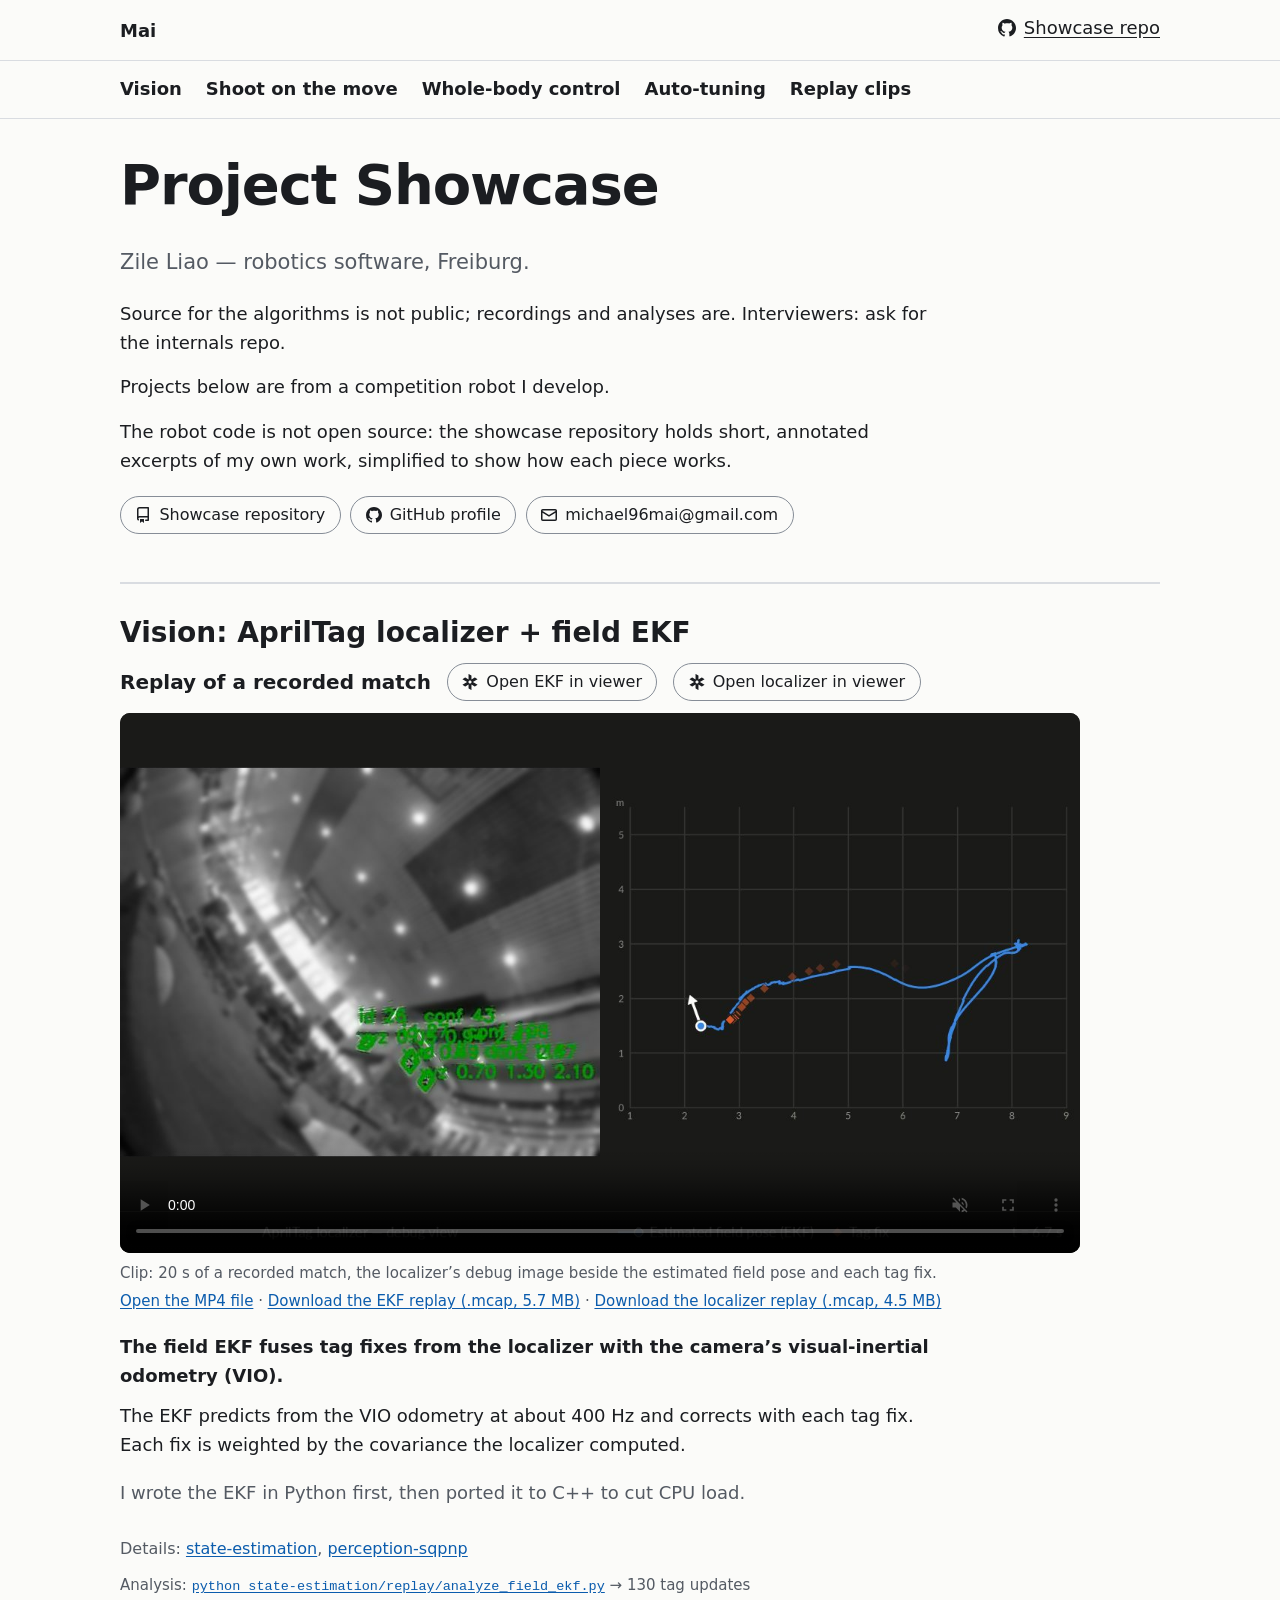
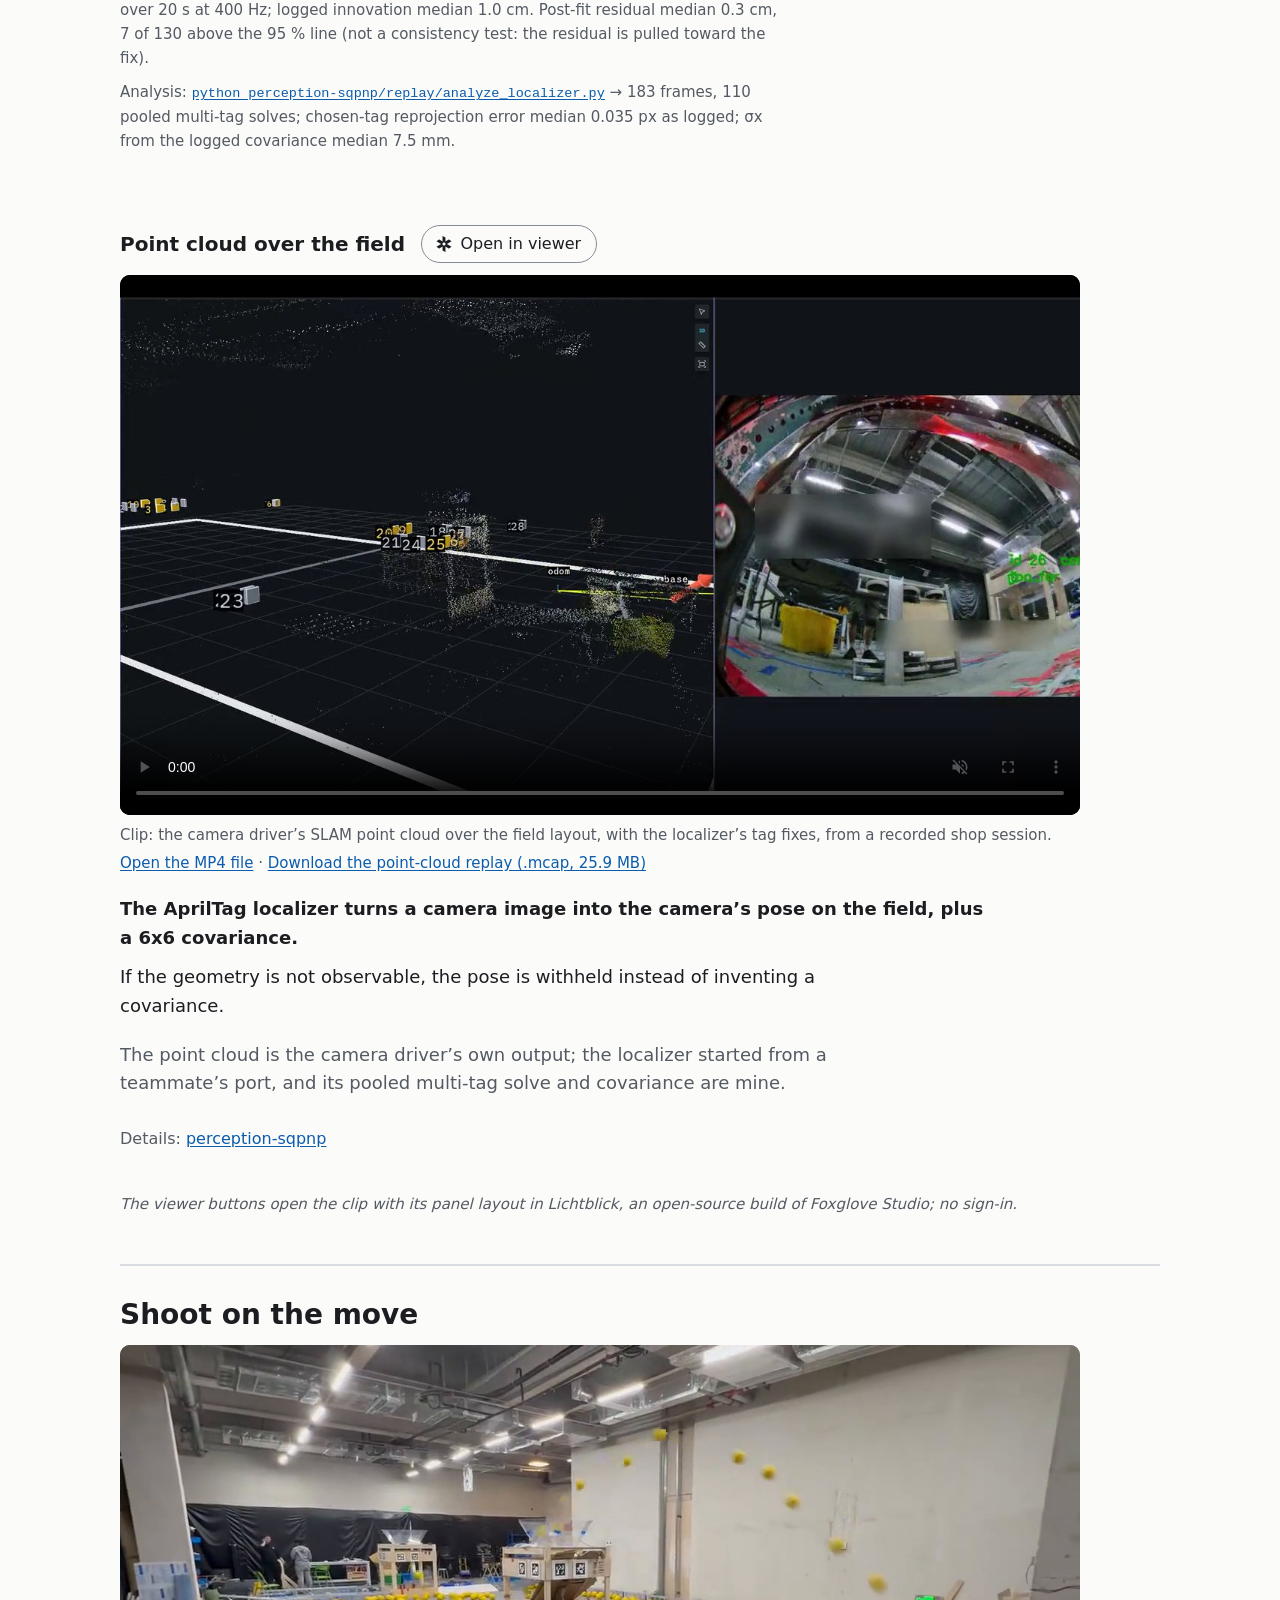
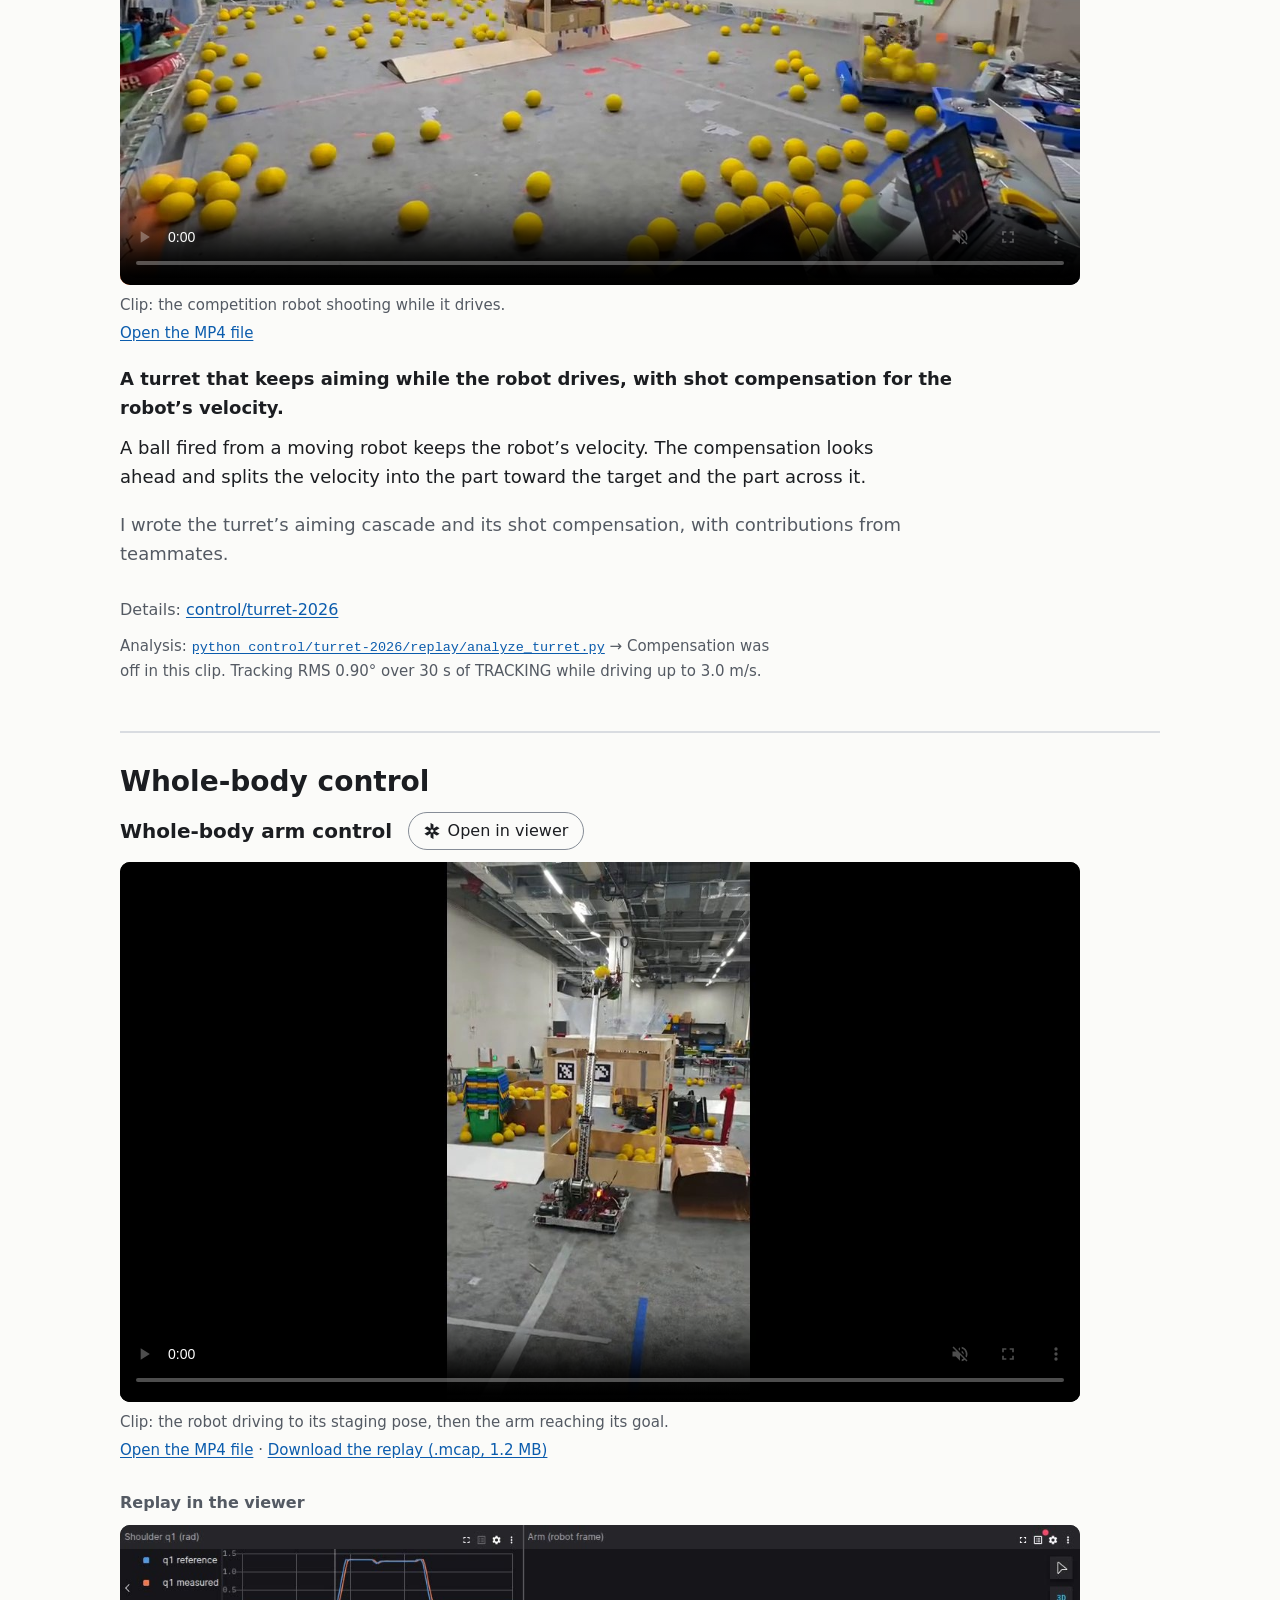
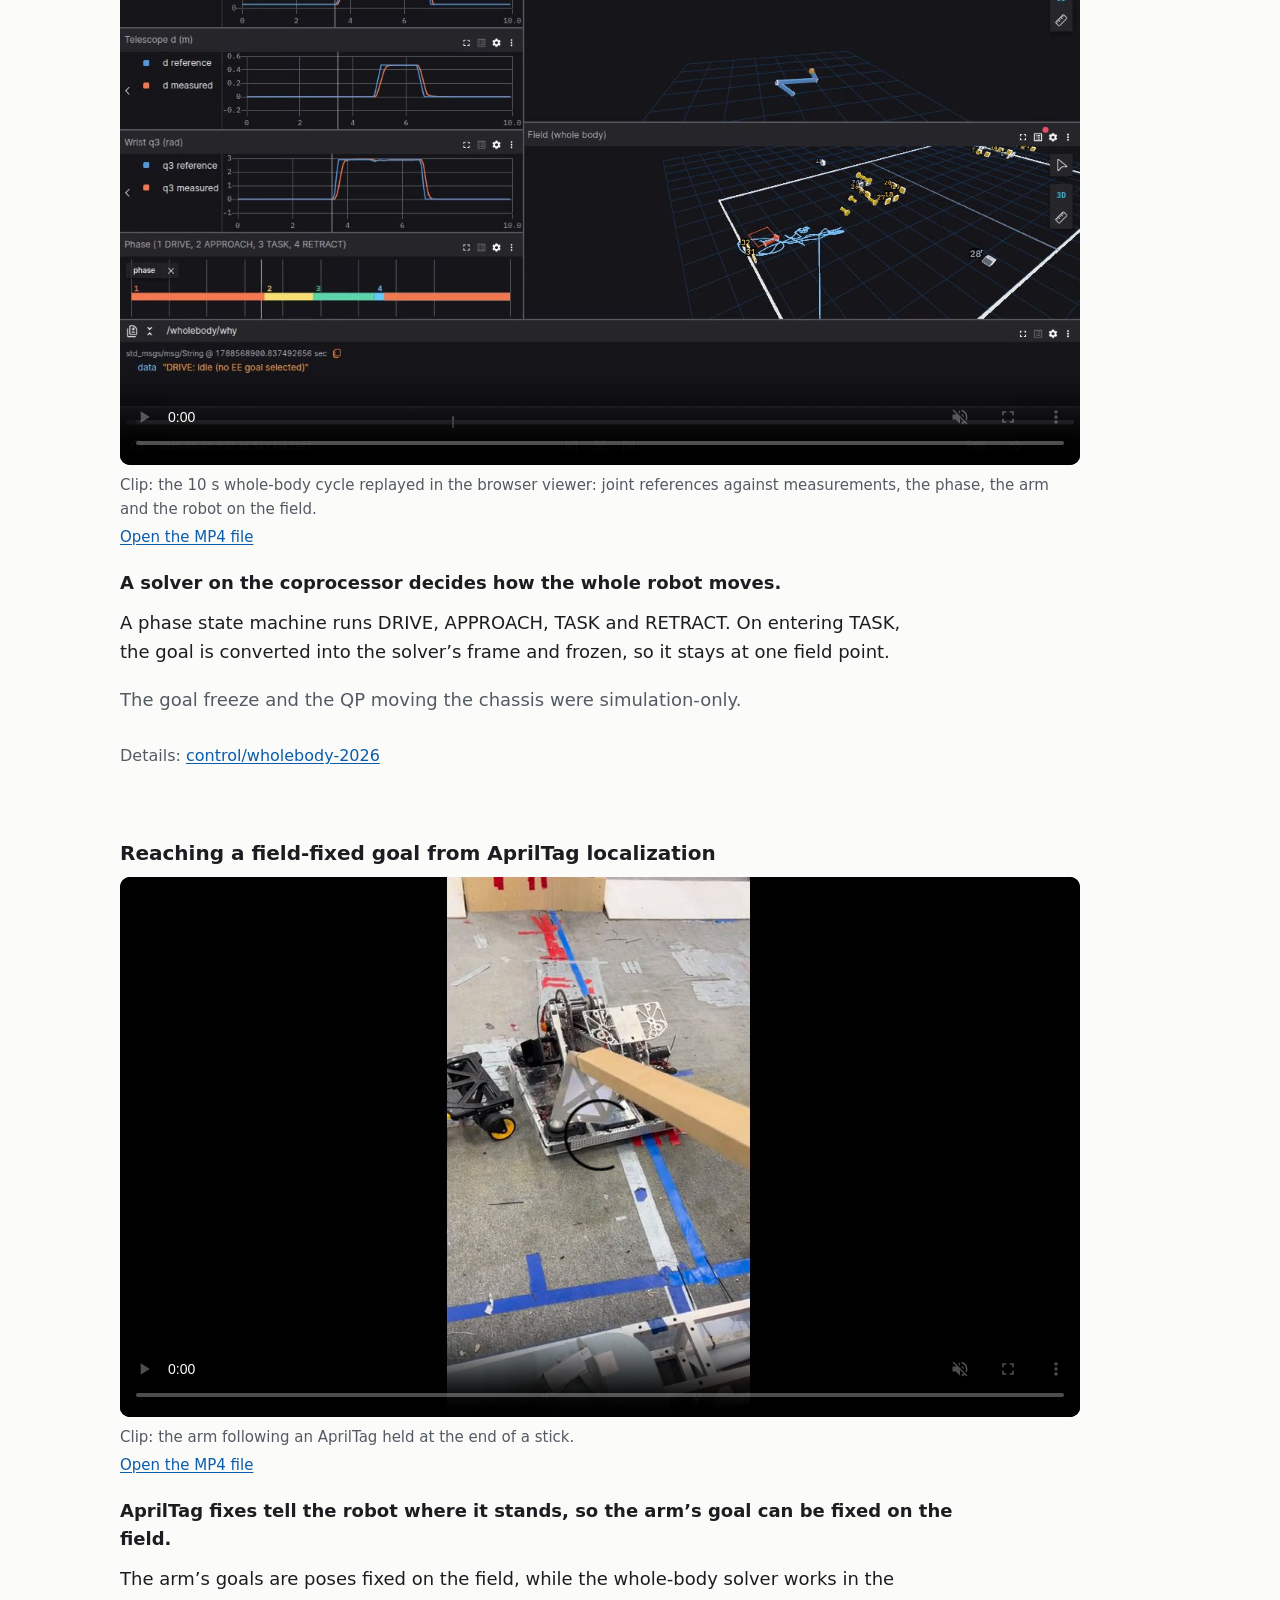
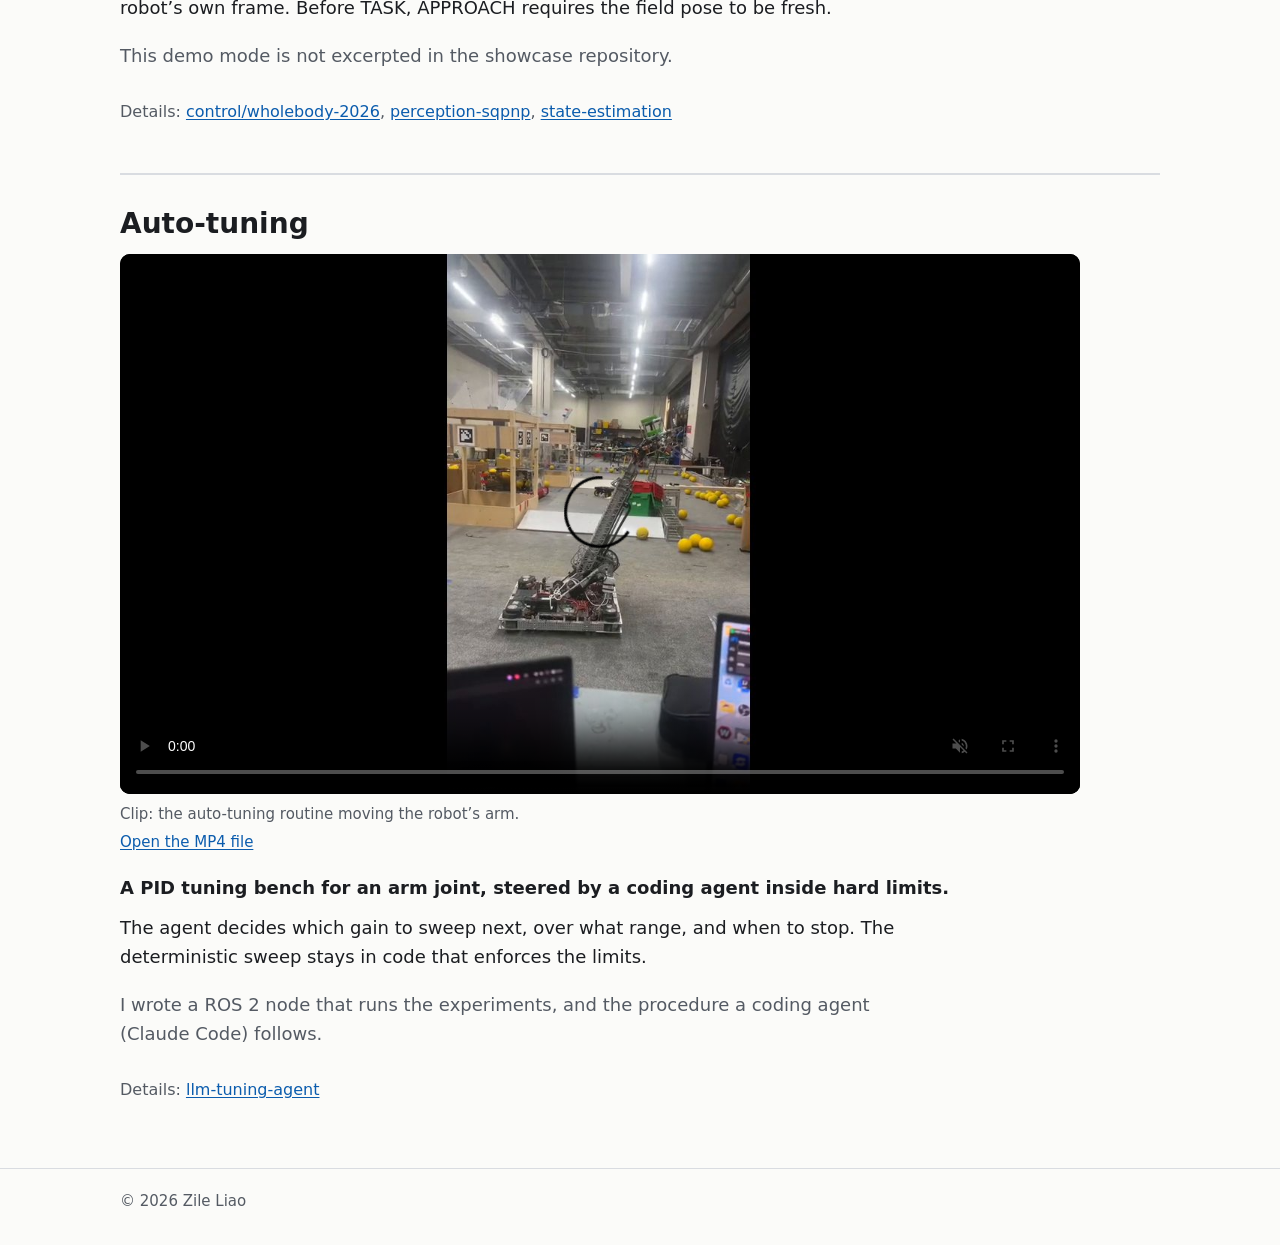
==== index.html @ fbc2241a "Site: Analysis lines from the public scripts; point cloud is the first 20 s The match showcase gets " ====
<!doctype html>
<html lang="en">
<head>
<meta charset="utf-8">
<meta name="viewport" content="width=device-width, initial-scale=1">
<title>Project Showcase</title>
<meta name="description" content="Zile Liao, robotics software, Freiburg: a project showcase from a competition robot I develop, in short clips.">
<meta name="color-scheme" content="light dark">
<link rel="icon" href="data:,">
<link rel="stylesheet" href="assets/site.css">
<script src="assets/site.js" defer></script>
</head>
<body>
<a class="skip" href="#main">Skip to content</a>
<!-- Icons: Primer Octicons 19.40.0 (repo, mark-github, mail), MIT License, Copyright (c) GitHub Inc. -->
<!-- Foxglove logo &#169; Foxglove Technologies, used to mark the Foxglove-Studio-derived viewer (Lichtblick) -->
<header class="site-header">
  <div class="wrap">
    <a class="site-name" href="#main">Mai</a>
    <a class="site-link" href="https://github.com/Mai961/robotics-showcase"><svg class="icon" viewBox="0 0 16 16" width="16" height="16" aria-hidden="true" focusable="false"><path d="M6.766 11.328c-2.063-.25-3.516-1.734-3.516-3.656 0-.781.281-1.625.75-2.188-.203-.515-.172-1.609.063-2.062.625-.078 1.468.25 1.968.703.594-.187 1.219-.281 1.985-.281.765 0 1.39.094 1.953.265.484-.437 1.344-.765 1.969-.687.218.422.25 1.515.046 2.047.5.593.766 1.39.766 2.203 0 1.922-1.453 3.375-3.547 3.64.531.344.89 1.094.89 1.954v1.625c0 .468.391.734.86.547C13.781 14.359 16 11.53 16 8.03 16 3.61 12.406 0 7.984 0 3.563 0 0 3.61 0 8.031a7.88 7.88 0 0 0 5.172 7.422c.422.156.828-.125.828-.547v-1.25c-.219.094-.5.156-.75.156-1.031 0-1.64-.562-2.078-1.609-.172-.422-.36-.672-.719-.719-.187-.015-.25-.093-.25-.187 0-.188.313-.328.625-.328.453 0 .844.281 1.25.86.313.452.64.655 1.031.655s.641-.14 1-.5c.266-.265.47-.5.657-.656"/></svg><span>Showcase repo</span></a>
  </div>
</header>
<nav class="topics" aria-label="Topics">
  <div class="wrap">
    <ul>
      <li><a href="#vision">Vision</a></li>
      <li><a href="#shoot-on-the-move">Shoot on the move</a></li>
      <li><a href="#whole-body-control">Whole-body control</a></li>
      <li><a href="#auto-tuning">Auto-tuning</a></li>
      <li><a href="replay/">Replay clips</a></li>
    </ul>
  </div>
</nav>
<main id="main" class="wrap">
  <section class="intro prose" aria-labelledby="title">
    <h1 id="title">Project Showcase</h1>
    <p class="tagline">Zile Liao &#8212; robotics software, Freiburg.</p>
    <p class="source-note">Source for the algorithms is not public; recordings and analyses are. Interviewers: ask for the internals repo.</p>
    <p>Projects below are from a competition robot I develop.</p>
    <p>The robot code is not open source: the showcase repository holds short, annotated excerpts of my own work, simplified to show how each piece works.</p>
    <ul class="links" aria-label="Links and contact">
      <li><a href="https://github.com/Mai961/robotics-showcase"><svg class="icon" viewBox="0 0 16 16" width="16" height="16" aria-hidden="true" focusable="false"><path d="M2 2.5A2.5 2.5 0 0 1 4.5 0h8.75a.75.75 0 0 1 .75.75v12.5a.75.75 0 0 1-.75.75h-2.5a.75.75 0 0 1 0-1.5h1.75v-2h-8a1 1 0 0 0-.714 1.7.75.75 0 1 1-1.072 1.05A2.495 2.495 0 0 1 2 11.5Zm10.5-1h-8a1 1 0 0 0-1 1v6.708A2.486 2.486 0 0 1 4.5 9h8ZM5 12.25a.25.25 0 0 1 .25-.25h3.5a.25.25 0 0 1 .25.25v3.25a.25.25 0 0 1-.4.2l-1.45-1.087a.249.249 0 0 0-.3 0L5.4 15.7a.25.25 0 0 1-.4-.2Z"/></svg><span>Showcase repository</span></a></li>
      <li><a href="https://github.com/Mai961"><svg class="icon" viewBox="0 0 16 16" width="16" height="16" aria-hidden="true" focusable="false"><path d="M6.766 11.328c-2.063-.25-3.516-1.734-3.516-3.656 0-.781.281-1.625.75-2.188-.203-.515-.172-1.609.063-2.062.625-.078 1.468.25 1.968.703.594-.187 1.219-.281 1.985-.281.765 0 1.39.094 1.953.265.484-.437 1.344-.765 1.969-.687.218.422.25 1.515.046 2.047.5.593.766 1.39.766 2.203 0 1.922-1.453 3.375-3.547 3.64.531.344.89 1.094.89 1.954v1.625c0 .468.391.734.86.547C13.781 14.359 16 11.53 16 8.03 16 3.61 12.406 0 7.984 0 3.563 0 0 3.61 0 8.031a7.88 7.88 0 0 0 5.172 7.422c.422.156.828-.125.828-.547v-1.25c-.219.094-.5.156-.75.156-1.031 0-1.64-.562-2.078-1.609-.172-.422-.36-.672-.719-.719-.187-.015-.25-.093-.25-.187 0-.188.313-.328.625-.328.453 0 .844.281 1.25.86.313.452.64.655 1.031.655s.641-.14 1-.5c.266-.265.47-.5.657-.656"/></svg><span>GitHub profile</span></a></li>
      <li><a href="mailto:michael96mai@gmail.com"><svg class="icon" viewBox="0 0 16 16" width="16" height="16" aria-hidden="true" focusable="false"><path d="M1.75 2h12.5c.966 0 1.75.784 1.75 1.75v8.5A1.75 1.75 0 0 1 14.25 14H1.75A1.75 1.75 0 0 1 0 12.25v-8.5C0 2.784.784 2 1.75 2ZM1.5 12.251c0 .138.112.25.25.25h12.5a.25.25 0 0 0 .25-.25V5.809L8.38 9.397a.75.75 0 0 1-.76 0L1.5 5.809v6.442Zm13-8.181v-.32a.25.25 0 0 0-.25-.25H1.75a.25.25 0 0 0-.25.25v.32L8 7.88Z"/></svg><span>michael96mai@gmail.com</span></a></li>
    </ul>
  </section>
  <section id="vision" class="topic" aria-labelledby="vision-h">
    <h2 id="vision-h">Vision: AprilTag localizer + field EKF</h2>
    <article class="showcase">
      <div class="title-row">
        <h3>Replay of a recorded match</h3>
        <a class="pill" href="https://replay-viewer-e62.pages.dev/?ds=remote-file&amp;ds.url=https%3A%2F%2Fpub-0f92a4b175d3420290d73d6c2242fb57.r2.dev%2Fstate-estimation%2Ffield-ekf-match-20s.mcap&amp;layoutUrl=https%3A%2F%2Fpub-0f92a4b175d3420290d73d6c2242fb57.r2.dev%2Fstate-estimation%2Ffoxglove-layout.json" target="_blank" rel="noopener"><svg class="icon" viewBox="0 0 1280 1344.4323" width="16" height="16" aria-hidden="true" focusable="false"><path d="M1275.2846,430.6826l-221.6322-127.9823c-5.8367-3.3704-13.0283-3.3707-18.8653-.0007l-272.1716,157.1378V145.5971c0-6.7392-3.5952-12.9665-9.4314-16.3364L531.5322,1.2779c-6.288-3.6307-14.1484.9072-14.1484,8.1682l-.0011,450.3913-272.145-157.1234c-5.8365-3.3697-13.0272-3.3698-18.8638-.0002L4.7171,430.6819c-6.2881,3.6303-6.2882,12.7064-.0002,16.3368l390.0495,225.1958L4.716,897.4109c-6.2879,3.6303-6.288,12.706-.0003,16.3366l221.6419,127.9757c5.8366,3.3701,13.0278,3.3702,18.8646.0004l272.1606-157.1312v314.284c0,6.7402,3.5962,12.9682,9.4337,16.3377l221.6518,127.9411c6.288,3.6295,14.1472-.9085,14.1472-8.1688v-450.3939l272.1583,157.1312c5.8367,3.3699,13.0279,3.3697,18.8646-.0003l221.644-127.9752c6.2878-3.6305,6.2877-12.7063-.0002-16.3366l-390.0503-225.1963,390.0522-225.1962c6.2877-3.6302,6.2881-12.7057.0006-16.3364ZM762.6155,743.0071l-122.6164,70.7926-122.6164-70.7926v-141.5846l122.6164-70.7926,122.6164,70.7926v141.5846Z"/></svg><span>Open EKF in viewer</span></a>
        <a class="pill" href="https://replay-viewer-e62.pages.dev/?ds=remote-file&amp;ds.url=https%3A%2F%2Fpub-0f92a4b175d3420290d73d6c2242fb57.r2.dev%2Fperception-match%2Flocalizer-match-20s.mcap&amp;layoutUrl=https%3A%2F%2Fpub-0f92a4b175d3420290d73d6c2242fb57.r2.dev%2Fperception-match%2Ffoxglove-layout.json" target="_blank" rel="noopener"><svg class="icon" viewBox="0 0 1280 1344.4323" width="16" height="16" aria-hidden="true" focusable="false"><path d="M1275.2846,430.6826l-221.6322-127.9823c-5.8367-3.3704-13.0283-3.3707-18.8653-.0007l-272.1716,157.1378V145.5971c0-6.7392-3.5952-12.9665-9.4314-16.3364L531.5322,1.2779c-6.288-3.6307-14.1484.9072-14.1484,8.1682l-.0011,450.3913-272.145-157.1234c-5.8365-3.3697-13.0272-3.3698-18.8638-.0002L4.7171,430.6819c-6.2881,3.6303-6.2882,12.7064-.0002,16.3368l390.0495,225.1958L4.716,897.4109c-6.2879,3.6303-6.288,12.706-.0003,16.3366l221.6419,127.9757c5.8366,3.3701,13.0278,3.3702,18.8646.0004l272.1606-157.1312v314.284c0,6.7402,3.5962,12.9682,9.4337,16.3377l221.6518,127.9411c6.288,3.6295,14.1472-.9085,14.1472-8.1688v-450.3939l272.1583,157.1312c5.8367,3.3699,13.0279,3.3697,18.8646-.0003l221.644-127.9752c6.2878-3.6305,6.2877-12.7063-.0002-16.3366l-390.0503-225.1963,390.0522-225.1962c6.2877-3.6302,6.2881-12.7057.0006-16.3364ZM762.6155,743.0071l-122.6164,70.7926-122.6164-70.7926v-141.5846l122.6164-70.7926,122.6164,70.7926v141.5846Z"/></svg><span>Open localizer in viewer</span></a>
      </div>
      <figure class="clip">
        <div class="media frame" style="background-image: url(media/posters/vision-replay-match.jpg), url(media/posters/placeholder.svg)">
          <video controls muted loop playsinline preload="none" poster="media/posters/vision-replay-match.jpg" aria-labelledby="cap-vision-replay-match">
            <source src="media/clips/vision-replay-match.mp4" type="video/mp4">
          </video>
        </div>
        <figcaption><span id="cap-vision-replay-match">Clip: 20&nbsp;s of a recorded match, the localizer&#8217;s debug image beside the estimated field pose and each tag fix.</span><span class="clip-file"><a href="media/clips/vision-replay-match.mp4">Open the MP4 file</a> &#183; <a href="replay/state-estimation/field-ekf-match-20s.mcap" download>Download the EKF replay (.mcap, 5.7&nbsp;MB)</a> &#183; <a href="replay/perception-match/localizer-match-20s.mcap" download>Download the localizer replay (.mcap, 4.5&nbsp;MB)</a></span></figcaption>
      </figure>
      <p class="lead">The field EKF fuses tag fixes from the localizer with the camera&#8217;s visual-inertial odometry (VIO).</p>
      <p>The EKF predicts from the VIO odometry at about 400&nbsp;Hz and corrects with each tag fix. Each fix is weighted by the covariance the localizer computed.</p>
      <p class="note">I wrote the EKF in Python first, then ported it to C++ to cut CPU load.</p>
      <p class="details">Details: <a href="https://github.com/Mai961/robotics-showcase/tree/main/state-estimation">state-estimation</a>, <a href="https://github.com/Mai961/robotics-showcase/tree/main/perception-sqpnp">perception-sqpnp</a></p>
      <p class="replay">Analysis: <a href="https://github.com/Mai961/robotics-showcase/tree/main/state-estimation"><code>python state-estimation/replay/analyze_field_ekf.py</code></a> &#8594; 130 tag updates over 20&nbsp;s at 400&nbsp;Hz; logged innovation median 1.0&nbsp;cm. Post-fit residual median 0.3&nbsp;cm, 7 of 130 above the 95&nbsp;% line (not a consistency test: the residual is pulled toward the fix).</p>
      <p class="replay">Analysis: <a href="https://github.com/Mai961/robotics-showcase/tree/main/perception-sqpnp"><code>python perception-sqpnp/replay/analyze_localizer.py</code></a> &#8594; 183 frames, 110 pooled multi-tag solves; chosen-tag reprojection error median 0.035&nbsp;px as logged; &#963;x from the logged covariance median 7.5&nbsp;mm.</p>
    </article>
    <article class="showcase">
      <div class="title-row">
        <h3>Point cloud over the field</h3>
        <a class="pill" href="https://replay-viewer-e62.pages.dev/?ds=remote-file&amp;ds.url=https%3A%2F%2Fpub-0f92a4b175d3420290d73d6c2242fb57.r2.dev%2Fodin-cloud-slam%2Fodin-cloud-slam-20s.mcap&amp;layoutUrl=https%3A%2F%2Fpub-0f92a4b175d3420290d73d6c2242fb57.r2.dev%2Fodin-cloud-slam%2Ffoxglove-layout.json" target="_blank" rel="noopener"><svg class="icon" viewBox="0 0 1280 1344.4323" width="16" height="16" aria-hidden="true" focusable="false"><path d="M1275.2846,430.6826l-221.6322-127.9823c-5.8367-3.3704-13.0283-3.3707-18.8653-.0007l-272.1716,157.1378V145.5971c0-6.7392-3.5952-12.9665-9.4314-16.3364L531.5322,1.2779c-6.288-3.6307-14.1484.9072-14.1484,8.1682l-.0011,450.3913-272.145-157.1234c-5.8365-3.3697-13.0272-3.3698-18.8638-.0002L4.7171,430.6819c-6.2881,3.6303-6.2882,12.7064-.0002,16.3368l390.0495,225.1958L4.716,897.4109c-6.2879,3.6303-6.288,12.706-.0003,16.3366l221.6419,127.9757c5.8366,3.3701,13.0278,3.3702,18.8646.0004l272.1606-157.1312v314.284c0,6.7402,3.5962,12.9682,9.4337,16.3377l221.6518,127.9411c6.288,3.6295,14.1472-.9085,14.1472-8.1688v-450.3939l272.1583,157.1312c5.8367,3.3699,13.0279,3.3697,18.8646-.0003l221.644-127.9752c6.2878-3.6305,6.2877-12.7063-.0002-16.3366l-390.0503-225.1963,390.0522-225.1962c6.2877-3.6302,6.2881-12.7057.0006-16.3364ZM762.6155,743.0071l-122.6164,70.7926-122.6164-70.7926v-141.5846l122.6164-70.7926,122.6164,70.7926v141.5846Z"/></svg><span>Open in viewer</span></a>
      </div>
      <figure class="clip">
        <div class="media frame" style="background-image: url(media/posters/vision-pointcloud-localizer.jpg), url(media/posters/placeholder.svg)">
          <video controls muted loop playsinline preload="none" poster="media/posters/vision-pointcloud-localizer.jpg" aria-labelledby="cap-vision-pointcloud-localizer">
            <source src="media/clips/vision-pointcloud-localizer.mp4" type="video/mp4">
          </video>
        </div>
        <figcaption><span id="cap-vision-pointcloud-localizer">Clip: the camera driver&#8217;s SLAM point cloud over the field layout, with the localizer&#8217;s tag fixes, from a recorded shop session.</span><span class="clip-file"><a href="media/clips/vision-pointcloud-localizer.mp4">Open the MP4 file</a> &#183; <a href="replay/odin-cloud-slam/odin-cloud-slam-20s.mcap" download>Download the point-cloud replay (.mcap, 25.9&nbsp;MB)</a></span></figcaption>
      </figure>
      <p class="lead">The AprilTag localizer turns a camera image into the camera&#8217;s pose on the field, plus a 6x6 covariance.</p>
      <p>If the geometry is not observable, the pose is withheld instead of inventing a covariance.</p>
      <p class="note">The point cloud is the camera driver&#8217;s own output; the localizer started from a teammate&#8217;s port, and its pooled multi-tag solve and covariance are mine.</p>
      <p class="details">Details: <a href="https://github.com/Mai961/robotics-showcase/tree/main/perception-sqpnp">perception-sqpnp</a></p>
    </article>
    <p class="section-note">The viewer buttons open the clip with its panel layout in Lichtblick, an open-source build of Foxglove Studio; no sign-in.</p>
  </section>
  <section id="shoot-on-the-move" class="topic" aria-labelledby="shoot-on-the-move-h">
    <h2 id="shoot-on-the-move-h">Shoot on the move</h2>
    <article class="showcase">
      <figure class="clip">
        <div class="media frame" style="background-image: url(media/posters/shoot-on-the-move.jpg), url(media/posters/placeholder.svg)">
          <video controls muted loop playsinline preload="none" poster="media/posters/shoot-on-the-move.jpg" aria-labelledby="cap-shoot-on-the-move">
            <source src="media/clips/shoot-on-the-move.mp4" type="video/mp4">
          </video>
        </div>
        <figcaption><span id="cap-shoot-on-the-move">Clip: the competition robot shooting while it drives.</span><span class="clip-file"><a href="media/clips/shoot-on-the-move.mp4">Open the MP4 file</a></span></figcaption>
      </figure>
      <p class="lead">A turret that keeps aiming while the robot drives, with shot compensation for the robot&#8217;s velocity.</p>
      <p>A ball fired from a moving robot keeps the robot&#8217;s velocity. The compensation looks ahead and splits the velocity into the part toward the target and the part across it.</p>
      <p class="note">I wrote the turret&#8217;s aiming cascade and its shot compensation, with contributions from teammates.</p>
      <p class="details">Details: <a href="https://github.com/Mai961/robotics-showcase/tree/main/control/turret-2026">control/turret-2026</a></p>
      <p class="replay">Analysis: <a href="https://github.com/Mai961/robotics-showcase/tree/main/control/turret-2026"><code>python control/turret-2026/replay/analyze_turret.py</code></a> &#8594; Compensation was off in this clip. Tracking RMS 0.90&#176; over 30&nbsp;s of TRACKING while driving up to 3.0&nbsp;m/s.</p>
    </article>
  </section>
  <section id="whole-body-control" class="topic" aria-labelledby="whole-body-control-h">
    <h2 id="whole-body-control-h">Whole-body control</h2>
    <article class="showcase">
      <div class="title-row">
        <h3>Whole-body arm control</h3>
        <a class="pill" href="https://replay-viewer-e62.pages.dev/?ds=remote-file&amp;ds.url=https%3A%2F%2Fpub-0f92a4b175d3420290d73d6c2242fb57.r2.dev%2Fcontrol-wholebody-2026%2Fwholebody-cycle-10s.mcap&amp;layoutUrl=https%3A%2F%2Fpub-0f92a4b175d3420290d73d6c2242fb57.r2.dev%2Fcontrol-wholebody-2026%2Ffoxglove-layout.json" target="_blank" rel="noopener"><svg class="icon" viewBox="0 0 1280 1344.4323" width="16" height="16" aria-hidden="true" focusable="false"><path d="M1275.2846,430.6826l-221.6322-127.9823c-5.8367-3.3704-13.0283-3.3707-18.8653-.0007l-272.1716,157.1378V145.5971c0-6.7392-3.5952-12.9665-9.4314-16.3364L531.5322,1.2779c-6.288-3.6307-14.1484.9072-14.1484,8.1682l-.0011,450.3913-272.145-157.1234c-5.8365-3.3697-13.0272-3.3698-18.8638-.0002L4.7171,430.6819c-6.2881,3.6303-6.2882,12.7064-.0002,16.3368l390.0495,225.1958L4.716,897.4109c-6.2879,3.6303-6.288,12.706-.0003,16.3366l221.6419,127.9757c5.8366,3.3701,13.0278,3.3702,18.8646.0004l272.1606-157.1312v314.284c0,6.7402,3.5962,12.9682,9.4337,16.3377l221.6518,127.9411c6.288,3.6295,14.1472-.9085,14.1472-8.1688v-450.3939l272.1583,157.1312c5.8367,3.3699,13.0279,3.3697,18.8646-.0003l221.644-127.9752c6.2878-3.6305,6.2877-12.7063-.0002-16.3366l-390.0503-225.1963,390.0522-225.1962c6.2877-3.6302,6.2881-12.7057.0006-16.3364ZM762.6155,743.0071l-122.6164,70.7926-122.6164-70.7926v-141.5846l122.6164-70.7926,122.6164,70.7926v141.5846Z"/></svg><span>Open in viewer</span></a>
      </div>
      <figure class="clip">
        <div class="media frame" style="background-image: url(media/posters/arm-placing-objects.jpg), url(media/posters/placeholder.svg)">
          <video controls muted loop playsinline preload="none" poster="media/posters/arm-placing-objects.jpg" aria-labelledby="cap-arm-placing-objects">
            <source src="media/clips/arm-placing-objects.mp4" type="video/mp4">
          </video>
        </div>
        <figcaption><span id="cap-arm-placing-objects">Clip: the robot driving to its staging pose, then the arm reaching its goal.</span><span class="clip-file"><a href="media/clips/arm-placing-objects.mp4">Open the MP4 file</a> &#183; <a href="replay/control-wholebody-2026/wholebody-cycle-10s.mcap" download>Download the replay (.mcap, 1.2&nbsp;MB)</a></span></figcaption>
      </figure>
      <h4 class="clip-heading">Replay in the viewer</h4>
      <figure class="clip">
        <div class="media frame" style="background-image: url(media/posters/wholebody-layout.jpg), url(media/posters/placeholder.svg)">
          <video controls muted loop playsinline preload="none" poster="media/posters/wholebody-layout.jpg" aria-labelledby="cap-wholebody-layout">
            <source src="media/clips/wholebody-layout.mp4" type="video/mp4">
          </video>
        </div>
        <figcaption><span id="cap-wholebody-layout">Clip: the 10&nbsp;s whole-body cycle replayed in the browser viewer: joint references against measurements, the phase, the arm and the robot on the field.</span><span class="clip-file"><a href="media/clips/wholebody-layout.mp4">Open the MP4 file</a></span></figcaption>
      </figure>
      <p class="lead">A solver on the coprocessor decides how the whole robot moves.</p>
      <p>A phase state machine runs DRIVE, APPROACH, TASK and RETRACT. On entering TASK, the goal is converted into the solver&#8217;s frame and frozen, so it stays at one field point.</p>
      <p class="note">The goal freeze and the QP moving the chassis were simulation-only.</p>
      <p class="details">Details: <a href="https://github.com/Mai961/robotics-showcase/tree/main/control/wholebody-2026">control/wholebody-2026</a></p>
    </article>
    <article class="showcase">
      <h3>Reaching a field-fixed goal from AprilTag localization</h3>
      <figure class="clip">
        <div class="media frame" style="background-image: url(media/posters/arm-tracking-an-apriltag.jpg), url(media/posters/placeholder.svg)">
          <video controls muted loop playsinline preload="none" poster="media/posters/arm-tracking-an-apriltag.jpg" aria-labelledby="cap-arm-tracking-an-apriltag">
            <source src="media/clips/arm-tracking-an-apriltag.mp4" type="video/mp4">
          </video>
        </div>
        <figcaption><span id="cap-arm-tracking-an-apriltag">Clip: the arm following an AprilTag held at the end of a stick.</span><span class="clip-file"><a href="media/clips/arm-tracking-an-apriltag.mp4">Open the MP4 file</a></span></figcaption>
      </figure>
      <p class="lead">AprilTag fixes tell the robot where it stands, so the arm&#8217;s goal can be fixed on the field.</p>
      <p>The arm&#8217;s goals are poses fixed on the field, while the whole-body solver works in the robot&#8217;s own frame. Before TASK, APPROACH requires the field pose to be fresh.</p>
      <p class="note">This demo mode is not excerpted in the showcase repository.</p>
      <p class="details">Details: <a href="https://github.com/Mai961/robotics-showcase/tree/main/control/wholebody-2026">control/wholebody-2026</a>, <a href="https://github.com/Mai961/robotics-showcase/tree/main/perception-sqpnp">perception-sqpnp</a>, <a href="https://github.com/Mai961/robotics-showcase/tree/main/state-estimation">state-estimation</a></p>
    </article>
  </section>
  <section id="auto-tuning" class="topic" aria-labelledby="auto-tuning-h">
    <h2 id="auto-tuning-h">Auto-tuning</h2>
    <article class="showcase">
      <figure class="clip">
        <div class="media frame" style="background-image: url(media/posters/auto-tuning-routine.jpg), url(media/posters/placeholder.svg)">
          <video controls muted loop playsinline preload="none" poster="media/posters/auto-tuning-routine.jpg" aria-labelledby="cap-auto-tuning-routine">
            <source src="media/clips/auto-tuning-routine.mp4" type="video/mp4">
          </video>
        </div>
        <figcaption><span id="cap-auto-tuning-routine">Clip: the auto-tuning routine moving the robot&#8217;s arm.</span><span class="clip-file"><a href="media/clips/auto-tuning-routine.mp4">Open the MP4 file</a></span></figcaption>
      </figure>
      <p class="lead">A PID tuning bench for an arm joint, steered by a coding agent inside hard limits.</p>
      <p>The agent decides which gain to sweep next, over what range, and when to stop. The deterministic sweep stays in code that enforces the limits.</p>
      <p class="note">I wrote a ROS&nbsp;2 node that runs the experiments, and the procedure a coding agent (Claude Code) follows.</p>
      <p class="details">Details: <a href="https://github.com/Mai961/robotics-showcase/tree/main/llm-tuning-agent">llm-tuning-agent</a></p>
    </article>
  </section>
</main>
<footer class="site-footer">
  <div class="wrap">
    <p>&copy; 2026 Zile Liao</p>
  </div>
</footer>
</body>
</html>
---- assets/site.css ----
:root {
  color-scheme: light dark;
  --bg: #fbfbf9;
  --surface: #eef0f2;
  --text: #1b1d21;
  --muted: #545a63;
  --rule: #d9dce1;
  --pill-border: #868d97;
  --accent: #0b5cad;
  --focus: #0b5cad;
  --radius: 10px;
  --gutter: 16px;
  --font: system-ui, -apple-system, "Segoe UI", Roboto, "Helvetica Neue", Arial, "Noto Sans", sans-serif;
  --mono: ui-monospace, SFMono-Regular, Menlo, Consolas, "Liberation Mono", monospace;
}

@media (prefers-color-scheme: dark) {
  :root {
    --bg: #121418;
    --surface: #1d2127;
    --text: #e7e9ec;
    --muted: #a5abb4;
    --rule: #2e333b;
    --pill-border: #5c6470;
    --accent: #80b9ff;
    --focus: #80b9ff;
  }
}

*,
*::before,
*::after {
  box-sizing: border-box;
}

html {
  -webkit-text-size-adjust: 100%;
  text-size-adjust: 100%;
}

body {
  margin: 0;
  background: var(--bg);
  color: var(--text);
  font-family: var(--font);
  font-size: 1.125rem;
  line-height: 1.6;
  overflow-wrap: break-word;
}

img,
video,
svg {
  max-width: 100%;
}

a {
  color: var(--accent);
  text-underline-offset: 0.15em;
}

a:hover {
  text-decoration-thickness: 2px;
}

:focus-visible {
  outline: 3px solid var(--focus);
  outline-offset: 3px;
  border-radius: 2px;
}

code {
  font-family: var(--mono);
  font-size: 0.9em;
  overflow-wrap: anywhere;
}

h1,
h2,
h3 {
  line-height: 1.2;
  margin: 0 0 0.5em;
}

h1 {
  font-size: clamp(2.25rem, 7vw, 3.5rem);
  letter-spacing: -0.02em;
}

h2 {
  font-size: 1.375rem;
  margin-top: 2rem;
}

h3 {
  font-size: 1.0625rem;
}

p,
ul {
  margin: 0 0 1rem;
}

.wrap {
  width: 100%;
  max-width: 68rem;
  margin: 0 auto;
  padding-inline: var(--gutter);
}

.prose {
  max-width: 72ch;
}

.skip {
  position: absolute;
  left: var(--gutter);
  top: -100px;
  z-index: 10;
  padding: 0.5rem 0.75rem;
  background: var(--text);
  color: var(--bg);
  border-radius: var(--radius);
}

.skip:focus {
  top: 0.5rem;
}

/* Header and nav */

.site-header {
  border-bottom: 1px solid var(--rule);
}

.site-header .wrap {
  display: flex;
  flex-wrap: wrap;
  align-items: baseline;
  justify-content: space-between;
  gap: 0.25rem 1.5rem;
  padding-block: 0.875rem;
}

.site-name {
  font-weight: 700;
  font-size: 1.125rem;
  color: var(--text);
  text-decoration: none;
}

.site-link {
  display: inline-flex;
  align-items: center;
  gap: 0.45em;
  color: var(--text);
}

.icon {
  width: 1em;
  height: 1em;
  flex: none;
  fill: currentColor;
}

/* Topic nav: one link per section, sticky on wide screens */

.topics {
  background: var(--bg);
  border-bottom: 1px solid var(--rule);
}

.topics ul {
  display: flex;
  flex-wrap: wrap;
  gap: 0.25rem 1.5rem;
  margin: 0;
  padding: 0.625rem 0;
  list-style: none;
}

.topics a {
  color: var(--text);
  text-decoration: none;
  display: inline-block;
  padding-block: 0.25rem;
  font-weight: 600;
}

.topics a:hover,
.topics a[aria-current="page"] {
  text-decoration: underline;
  text-decoration-thickness: 2px;
}

@media (min-width: 720px) {
  .topics {
    position: sticky;
    top: 0;
    z-index: 5;
  }

  .topic {
    scroll-margin-top: 4rem;
  }
}

main {
  padding-block: 2rem 3rem;
}

/* Placeholder-backed media: the real poster is the top layer, placeholder.svg sits below it. */

.media {
  display: block;
  background-color: var(--surface);
  background-position: center;
  background-size: cover;
  background-repeat: no-repeat;
  border-radius: var(--radius);
  overflow: hidden;
}

/* Intro */

.tagline {
  font-size: 1.3125rem;
  color: var(--muted);
  margin-bottom: 1.25rem;
}

.links {
  display: flex;
  flex-wrap: wrap;
  gap: 0.6rem;
  margin: 1.25rem 0 0;
  padding: 0;
  list-style: none;
}

.links a,
.pill {
  display: inline-flex;
  align-items: center;
  gap: 0.5em;
  padding: 0.5em 0.9em;
  border: 1px solid var(--pill-border);
  border-radius: 999px;
  background: var(--bg);
  color: var(--text);
  font-size: 1rem;
  line-height: 1.25;
  text-decoration: none;
  overflow-wrap: anywhere;
}

.links a:hover,
.pill:hover {
  border-color: var(--accent);
  background: var(--surface);
  color: var(--accent);
}

.links a:focus-visible,
.pill:focus-visible {
  border-color: var(--accent);
  outline-offset: 2px;
  border-radius: 999px;
}

/* Topics and showcases */

.section-note {
  margin-top: 2.5rem;
  color: var(--muted);
  font-size: 0.9375rem;
  font-style: italic;
}

.topic {
  border-top: 2px solid var(--rule);
  margin-top: 3rem;
  padding-top: 2rem;
}

.topic h2 {
  font-size: 1.75rem;
  margin-top: 0;
}

.showcase + .showcase {
  margin-top: 4.5rem;
}

.showcase h3 {
  font-size: 1.25rem;
  margin-bottom: 0.75rem;
}

.showcase p {
  max-width: 70ch;
  margin-bottom: 1.1em;
}

.showcase .lead {
  font-weight: 650;
  margin-bottom: 0.6em;
}

.showcase .note {
  color: var(--muted);
}

.showcase .details {
  margin-top: 1.75rem;
  color: var(--muted);
  font-size: 1rem;
}

.showcase .replay {
  margin-top: -0.4em;
  color: var(--muted);
  font-size: 0.9375rem;
}

.clip {
  max-width: 960px;
  margin: 0 0 1.25rem;
}

.clip .frame {
  aspect-ratio: 16 / 9;
}

.clip video {
  display: block;
  width: 100%;
  height: 100%;
}

.clip figcaption {
  color: var(--muted);
  font-size: 0.9375rem;
  margin-top: 0.5rem;
}

.clip-heading {
  margin: 1.75rem 0 0.6rem;
  color: var(--muted);
  font-size: 1rem;
  font-weight: 600;
}

.clip-file {
  display: block;
  margin-top: 0.25rem;
}

.clip-note {
  display: block;
  margin-top: 0.25rem;
  font-size: 0.875rem;
  font-style: italic;
}

/* Replay clips page */

.replay-entry {
  border-top: 2px solid var(--rule);
  margin-top: 2.5rem;
  padding-top: 1.5rem;
}

.replay-entry h2 {
  margin-top: 0;
}

.facts {
  display: grid;
  grid-template-columns: max-content minmax(0, 1fr);
  gap: 0.3rem 1rem;
  max-width: 72ch;
  margin: 0 0 1rem;
}

.facts dt {
  color: var(--muted);
  font-weight: 600;
}

.facts dd {
  margin: 0;
  overflow-wrap: anywhere;
}

.back {
  margin-top: 3rem;
}

/* Title rows: a heading with buttons beside it. After the heading rules above, so margin: 0 wins. */

.title-row {
  display: flex;
  flex-wrap: wrap;
  align-items: center;
  gap: 0.5rem 1rem;
  margin-bottom: 0.75rem;
}

.title-row h1,
.title-row h2,
.title-row h3 {
  margin: 0;
}

/* Footer */

.site-footer {
  border-top: 1px solid var(--rule);
  color: var(--muted);
  font-size: 0.9375rem;
}

.site-footer .wrap {
  padding-block: 1.25rem 2rem;
}

.site-footer p {
  margin: 0;
}

@media (min-width: 640px) {
  :root {
    --gutter: 24px;
  }
}
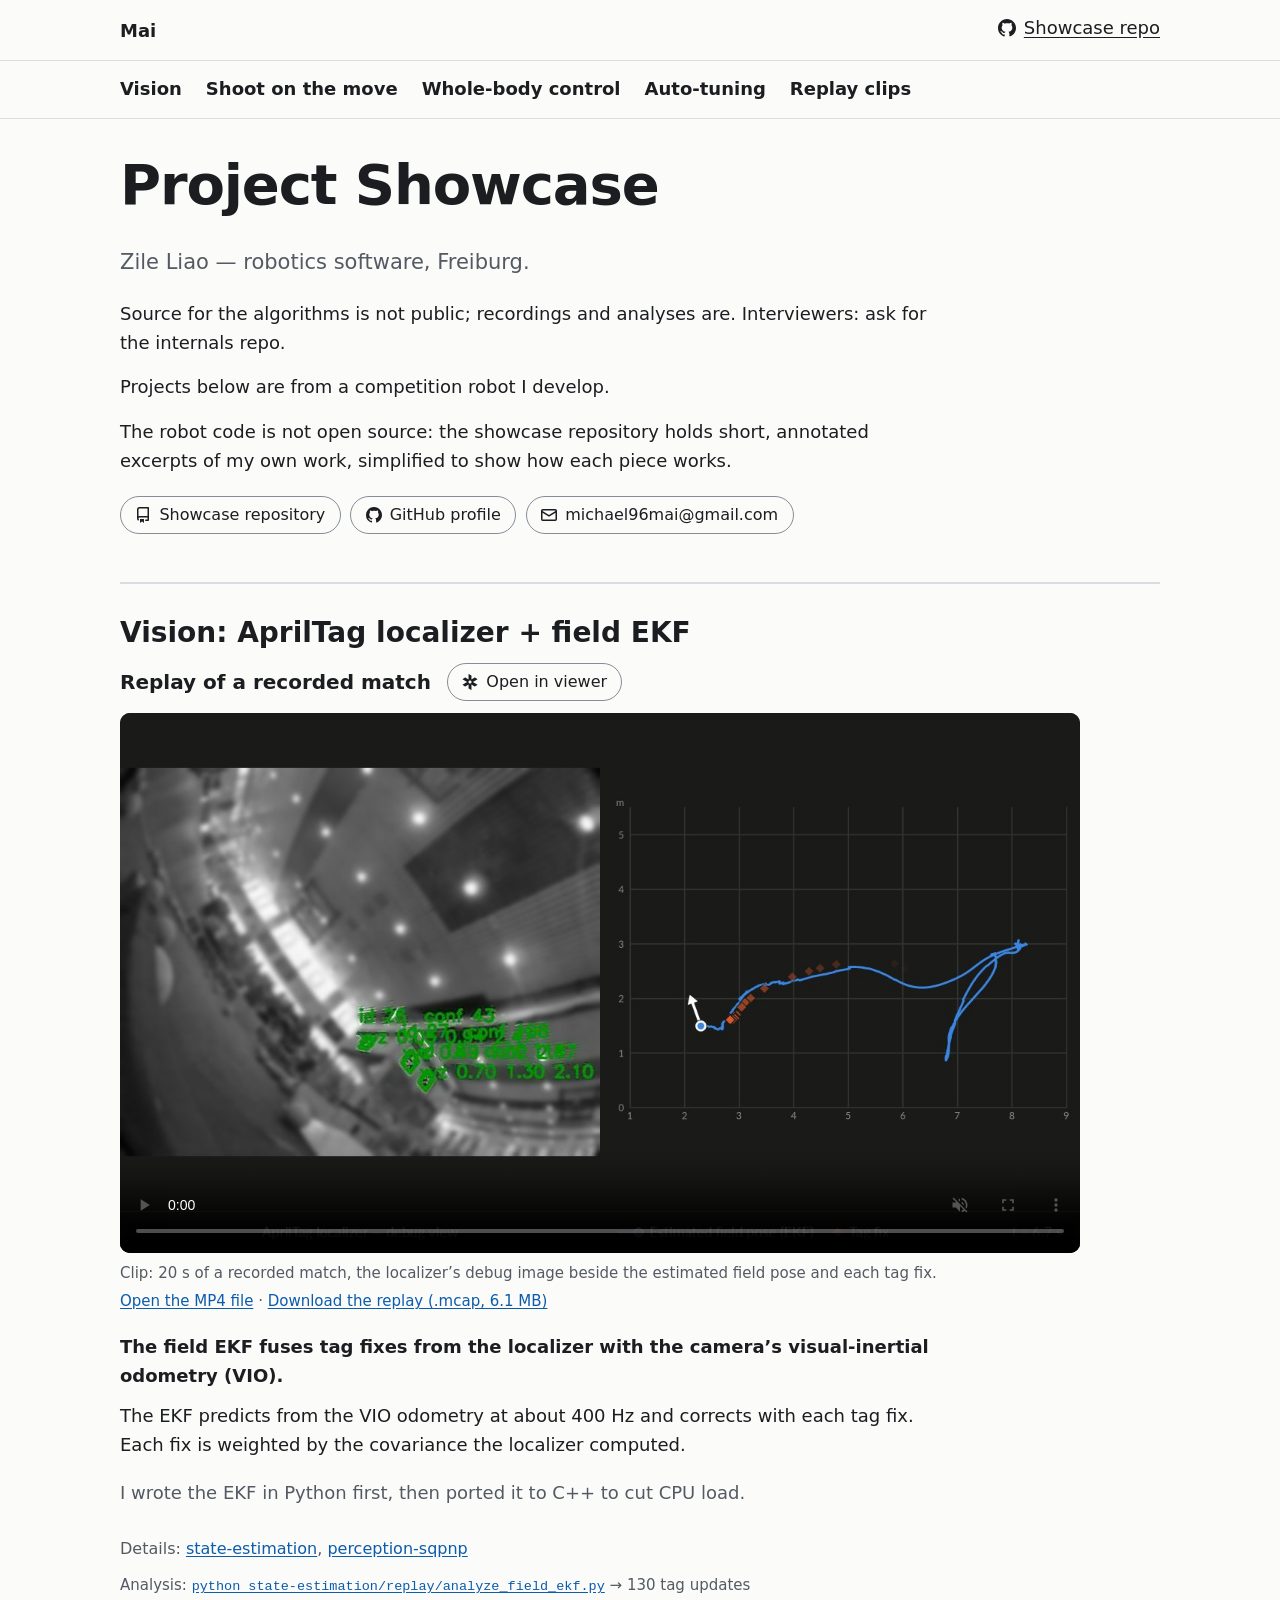
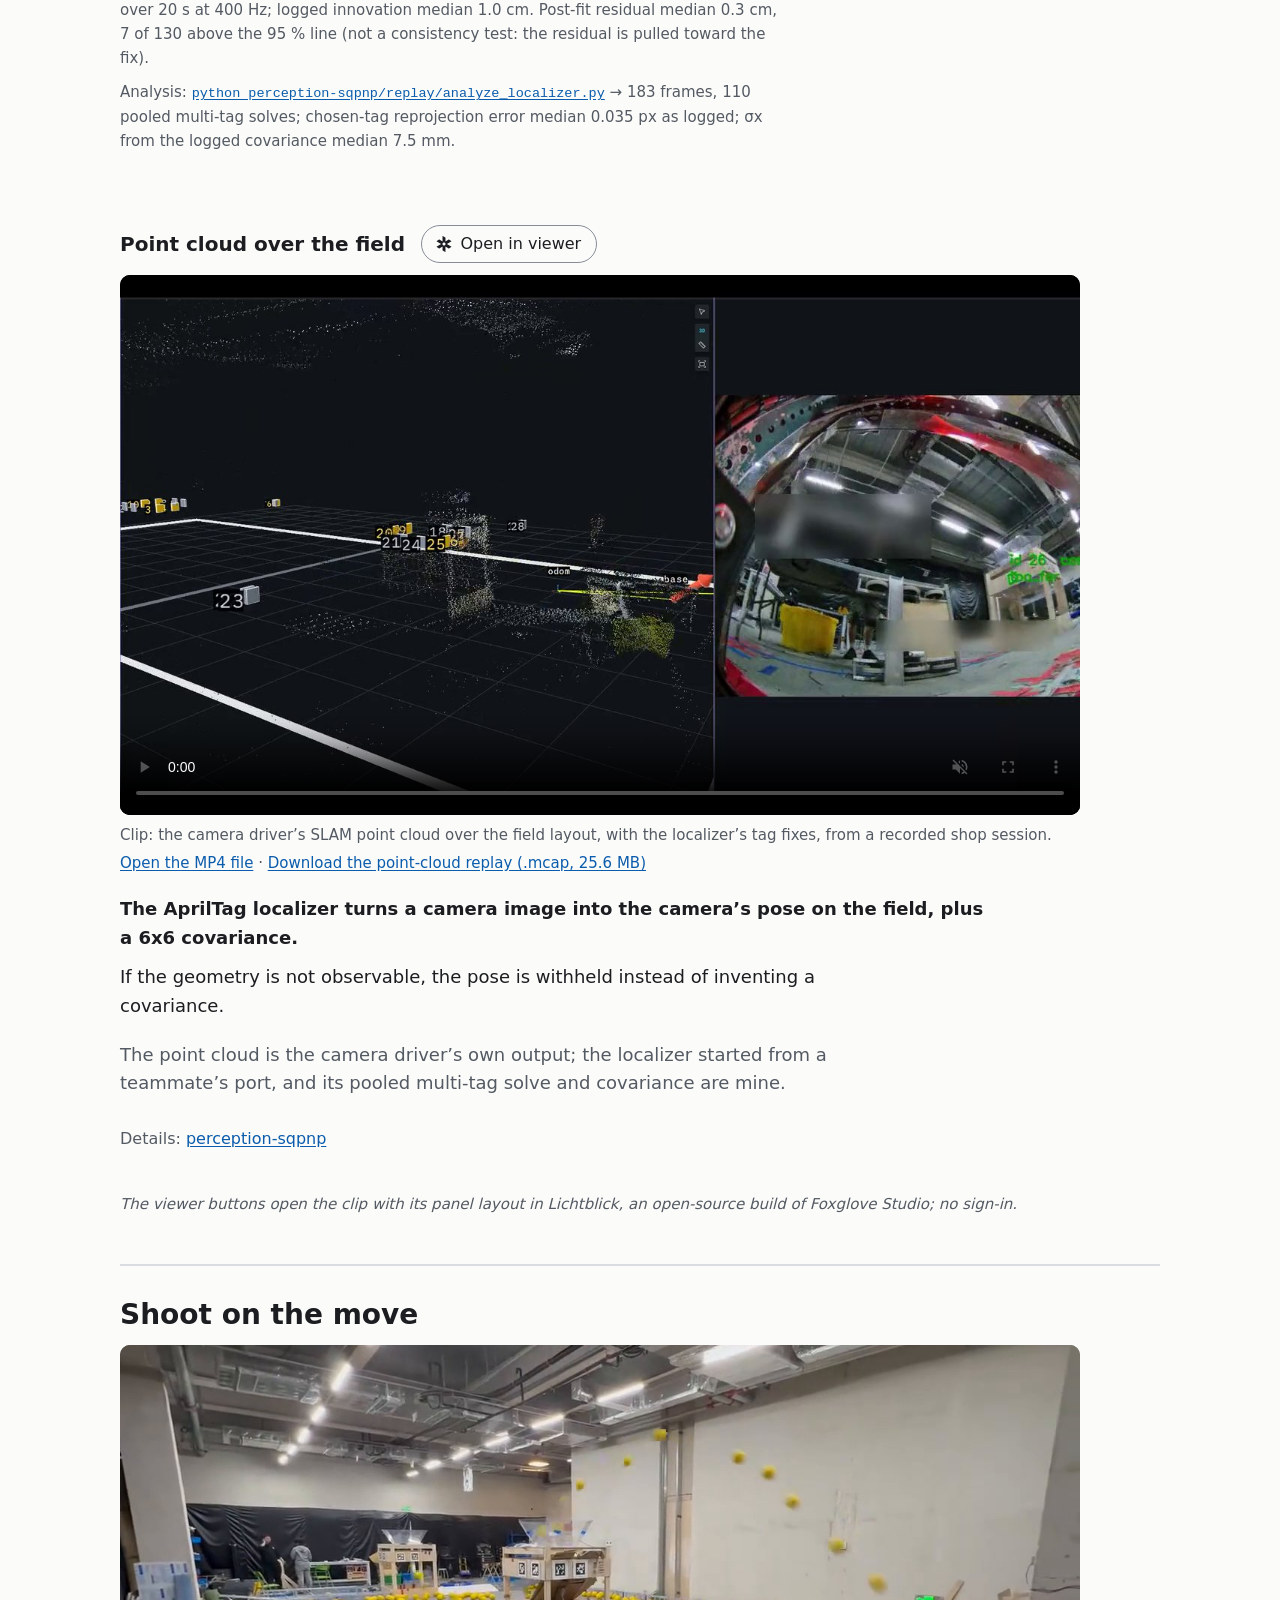
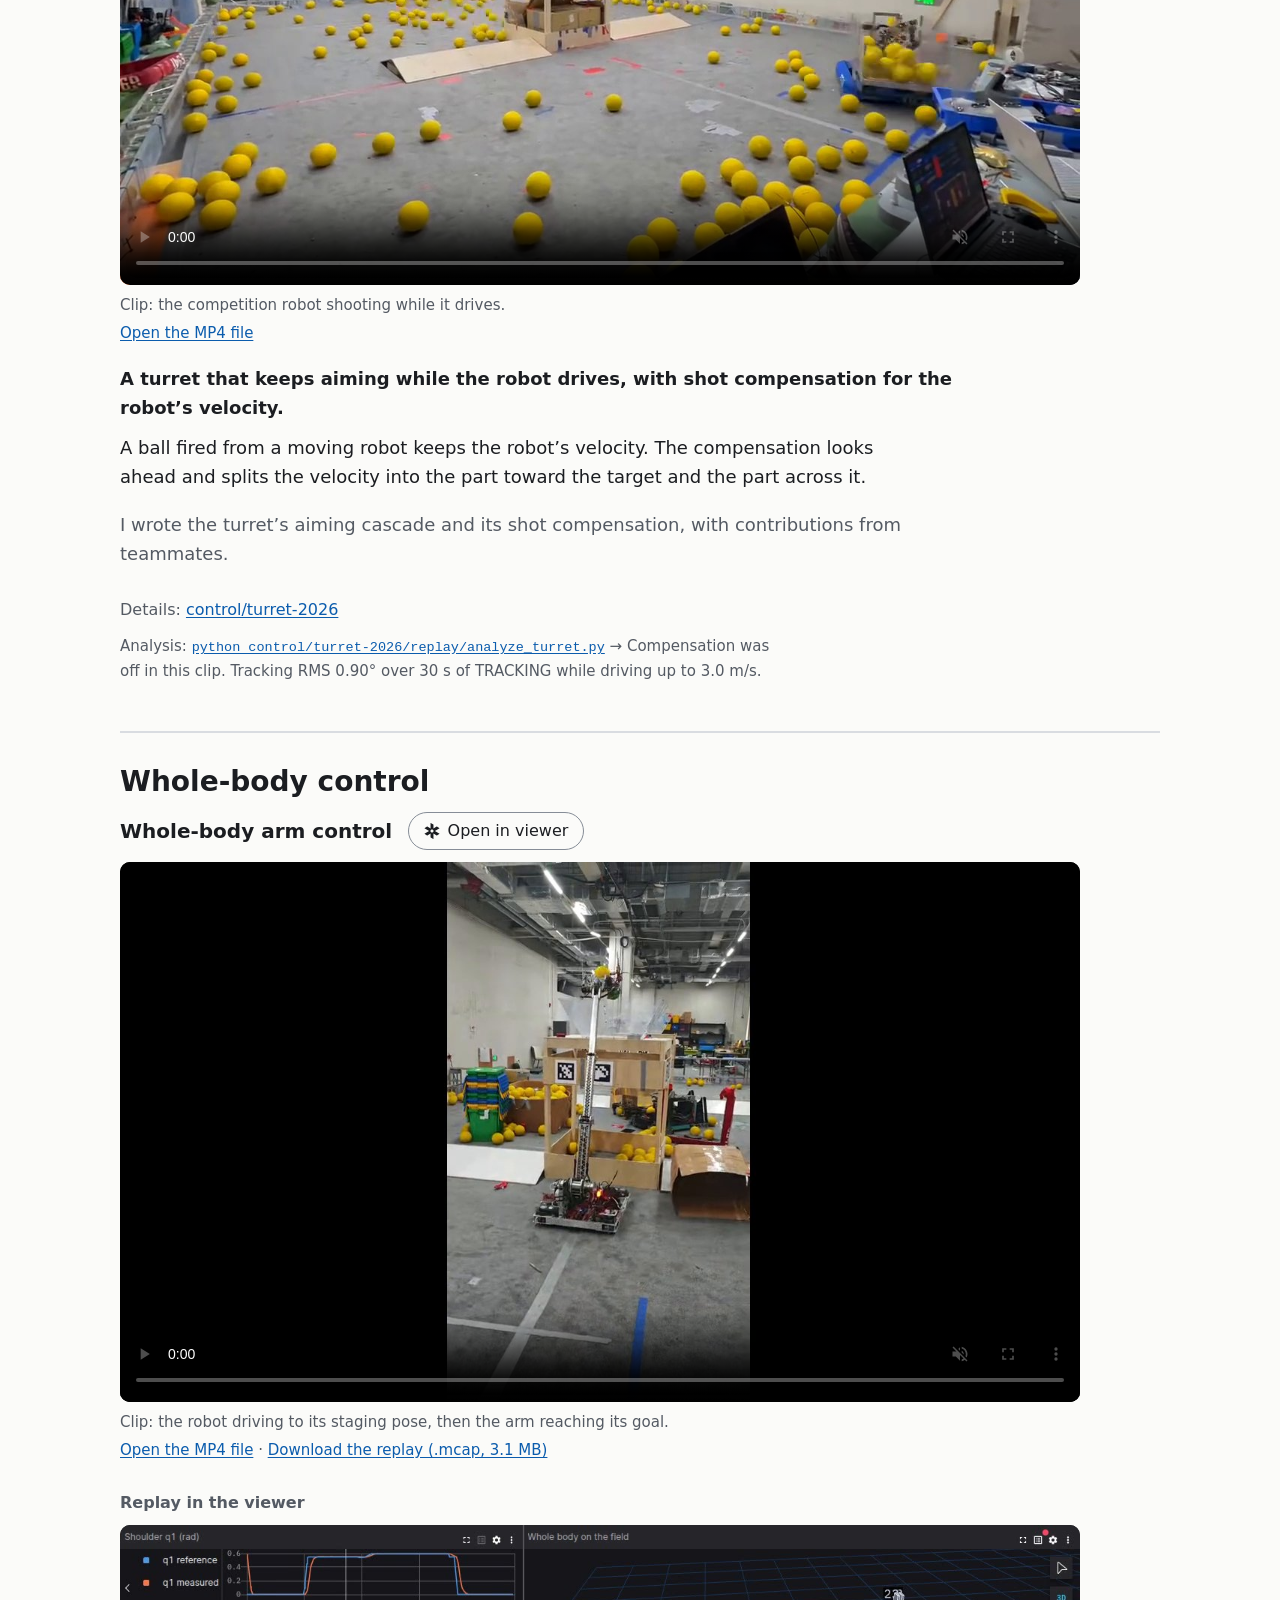
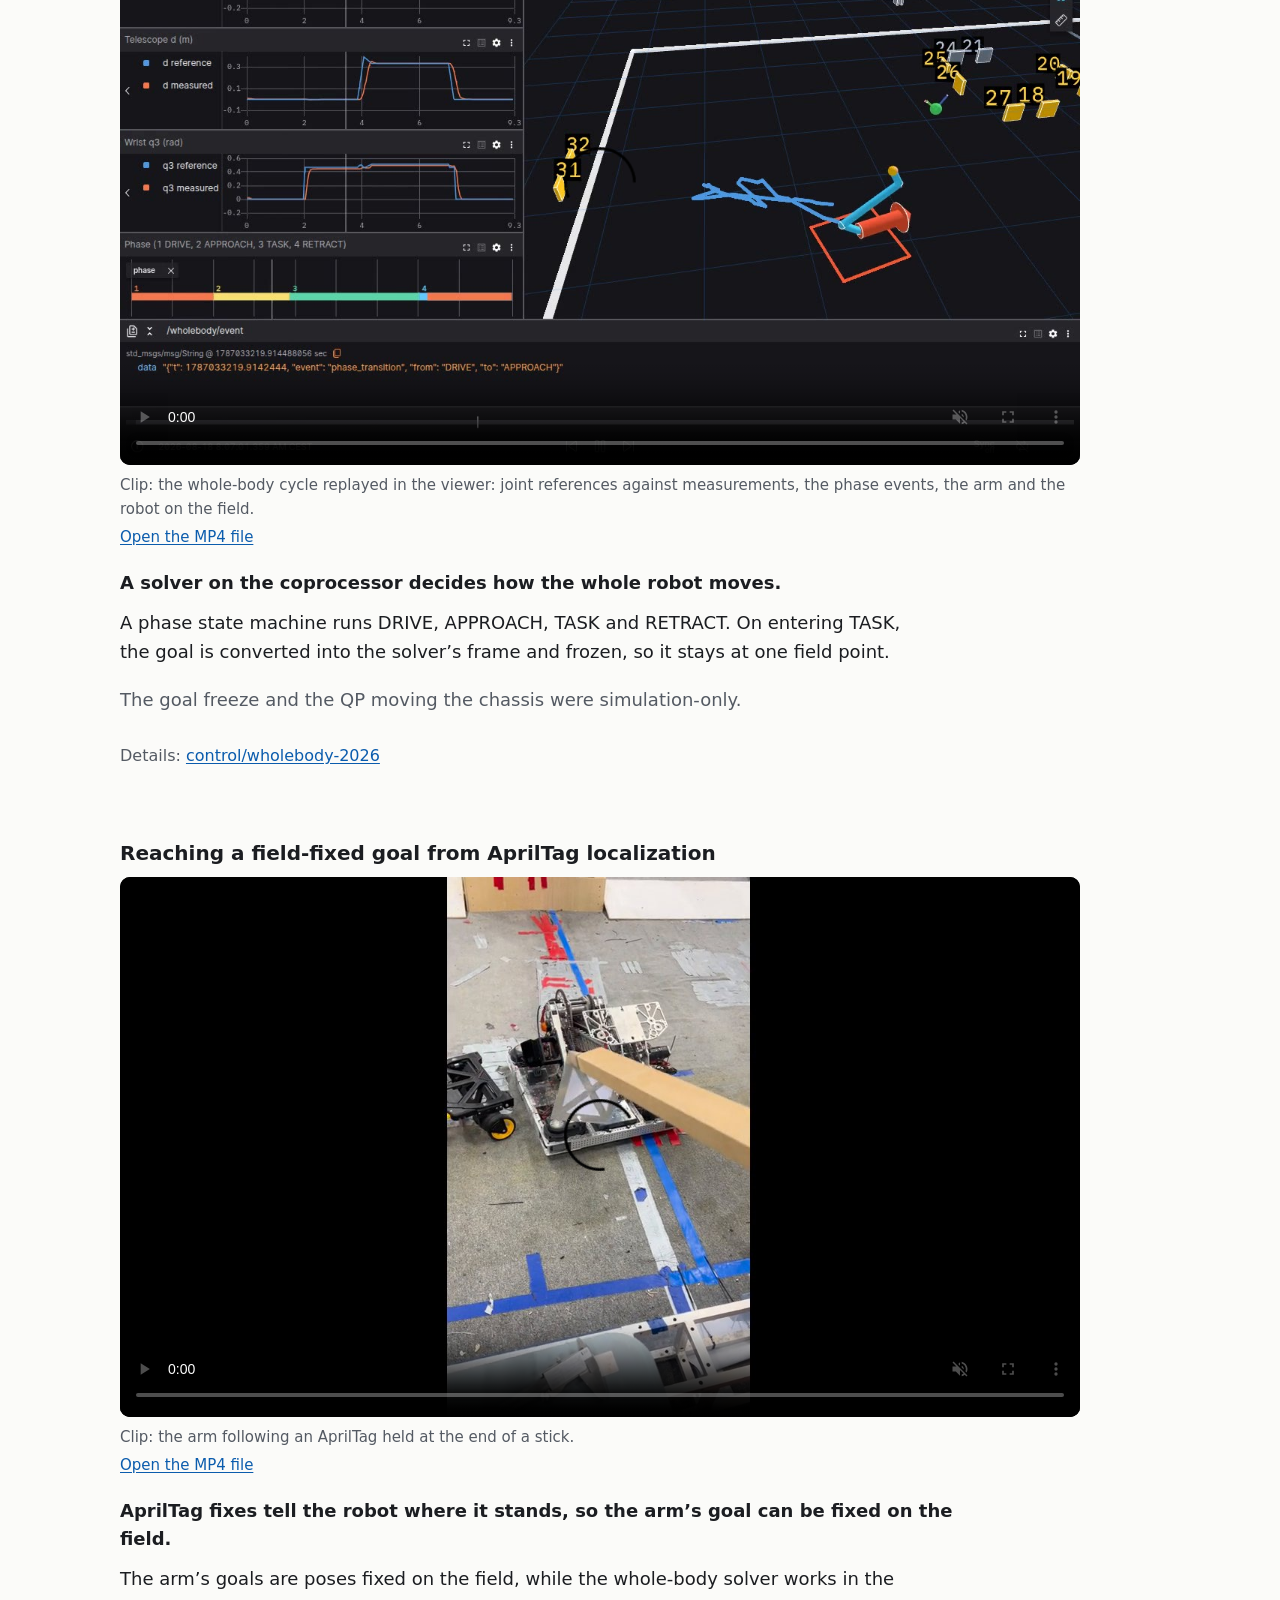
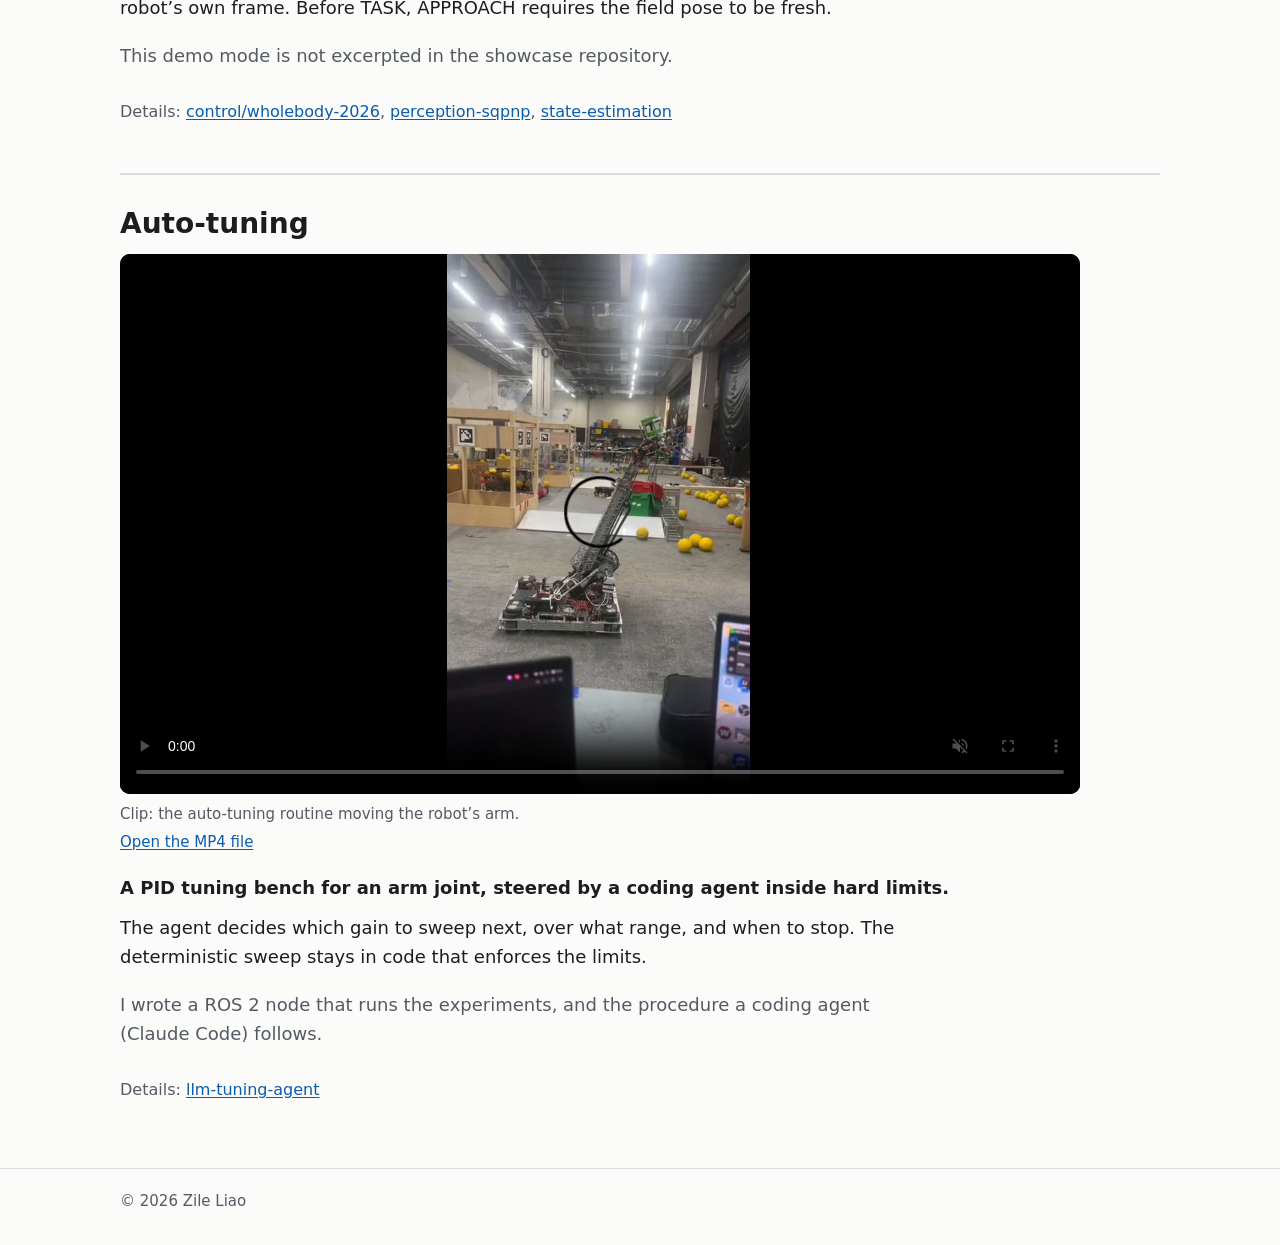
==== commit 127b8812: "Site: one match viewer, shop whole-body clip, cropped-path point cloud - Match: the localizer and fi" ====
--- a/index.html
+++ b/index.html
@@ -49,8 +49,7 @@
     <article class="showcase">
       <div class="title-row">
         <h3>Replay of a recorded match</h3>
-        <a class="pill" href="https://replay-viewer-e62.pages.dev/?ds=remote-file&amp;ds.url=https%3A%2F%2Fpub-0f92a4b175d3420290d73d6c2242fb57.r2.dev%2Fstate-estimation%2Ffield-ekf-match-20s.mcap&amp;layoutUrl=https%3A%2F%2Fpub-0f92a4b175d3420290d73d6c2242fb57.r2.dev%2Fstate-estimation%2Ffoxglove-layout.json" target="_blank" rel="noopener"><svg class="icon" viewBox="0 0 1280 1344.4323" width="16" height="16" aria-hidden="true" focusable="false"><path d="M1275.2846,430.6826l-221.6322-127.9823c-5.8367-3.3704-13.0283-3.3707-18.8653-.0007l-272.1716,157.1378V145.5971c0-6.7392-3.5952-12.9665-9.4314-16.3364L531.5322,1.2779c-6.288-3.6307-14.1484.9072-14.1484,8.1682l-.0011,450.3913-272.145-157.1234c-5.8365-3.3697-13.0272-3.3698-18.8638-.0002L4.7171,430.6819c-6.2881,3.6303-6.2882,12.7064-.0002,16.3368l390.0495,225.1958L4.716,897.4109c-6.2879,3.6303-6.288,12.706-.0003,16.3366l221.6419,127.9757c5.8366,3.3701,13.0278,3.3702,18.8646.0004l272.1606-157.1312v314.284c0,6.7402,3.5962,12.9682,9.4337,16.3377l221.6518,127.9411c6.288,3.6295,14.1472-.9085,14.1472-8.1688v-450.3939l272.1583,157.1312c5.8367,3.3699,13.0279,3.3697,18.8646-.0003l221.644-127.9752c6.2878-3.6305,6.2877-12.7063-.0002-16.3366l-390.0503-225.1963,390.0522-225.1962c6.2877-3.6302,6.2881-12.7057.0006-16.3364ZM762.6155,743.0071l-122.6164,70.7926-122.6164-70.7926v-141.5846l122.6164-70.7926,122.6164,70.7926v141.5846Z"/></svg><span>Open EKF in viewer</span></a>
-        <a class="pill" href="https://replay-viewer-e62.pages.dev/?ds=remote-file&amp;ds.url=https%3A%2F%2Fpub-0f92a4b175d3420290d73d6c2242fb57.r2.dev%2Fperception-match%2Flocalizer-match-20s.mcap&amp;layoutUrl=https%3A%2F%2Fpub-0f92a4b175d3420290d73d6c2242fb57.r2.dev%2Fperception-match%2Ffoxglove-layout.json" target="_blank" rel="noopener"><svg class="icon" viewBox="0 0 1280 1344.4323" width="16" height="16" aria-hidden="true" focusable="false"><path d="M1275.2846,430.6826l-221.6322-127.9823c-5.8367-3.3704-13.0283-3.3707-18.8653-.0007l-272.1716,157.1378V145.5971c0-6.7392-3.5952-12.9665-9.4314-16.3364L531.5322,1.2779c-6.288-3.6307-14.1484.9072-14.1484,8.1682l-.0011,450.3913-272.145-157.1234c-5.8365-3.3697-13.0272-3.3698-18.8638-.0002L4.7171,430.6819c-6.2881,3.6303-6.2882,12.7064-.0002,16.3368l390.0495,225.1958L4.716,897.4109c-6.2879,3.6303-6.288,12.706-.0003,16.3366l221.6419,127.9757c5.8366,3.3701,13.0278,3.3702,18.8646.0004l272.1606-157.1312v314.284c0,6.7402,3.5962,12.9682,9.4337,16.3377l221.6518,127.9411c6.288,3.6295,14.1472-.9085,14.1472-8.1688v-450.3939l272.1583,157.1312c5.8367,3.3699,13.0279,3.3697,18.8646-.0003l221.644-127.9752c6.2878-3.6305,6.2877-12.7063-.0002-16.3366l-390.0503-225.1963,390.0522-225.1962c6.2877-3.6302,6.2881-12.7057.0006-16.3364ZM762.6155,743.0071l-122.6164,70.7926-122.6164-70.7926v-141.5846l122.6164-70.7926,122.6164,70.7926v141.5846Z"/></svg><span>Open localizer in viewer</span></a>
+        <a class="pill" href="https://replay-viewer-e62.pages.dev/?ds=remote-file&amp;ds.url=https%3A%2F%2Fpub-0f92a4b175d3420290d73d6c2242fb57.r2.dev%2Fmatch%2Fmatch-20s.mcap&amp;layoutUrl=https%3A%2F%2Fpub-0f92a4b175d3420290d73d6c2242fb57.r2.dev%2Fmatch%2Ffoxglove-layout.json" target="_blank" rel="noopener"><svg class="icon" viewBox="0 0 1280 1344.4323" width="16" height="16" aria-hidden="true" focusable="false"><path d="M1275.2846,430.6826l-221.6322-127.9823c-5.8367-3.3704-13.0283-3.3707-18.8653-.0007l-272.1716,157.1378V145.5971c0-6.7392-3.5952-12.9665-9.4314-16.3364L531.5322,1.2779c-6.288-3.6307-14.1484.9072-14.1484,8.1682l-.0011,450.3913-272.145-157.1234c-5.8365-3.3697-13.0272-3.3698-18.8638-.0002L4.7171,430.6819c-6.2881,3.6303-6.2882,12.7064-.0002,16.3368l390.0495,225.1958L4.716,897.4109c-6.2879,3.6303-6.288,12.706-.0003,16.3366l221.6419,127.9757c5.8366,3.3701,13.0278,3.3702,18.8646.0004l272.1606-157.1312v314.284c0,6.7402,3.5962,12.9682,9.4337,16.3377l221.6518,127.9411c6.288,3.6295,14.1472-.9085,14.1472-8.1688v-450.3939l272.1583,157.1312c5.8367,3.3699,13.0279,3.3697,18.8646-.0003l221.644-127.9752c6.2878-3.6305,6.2877-12.7063-.0002-16.3366l-390.0503-225.1963,390.0522-225.1962c6.2877-3.6302,6.2881-12.7057.0006-16.3364ZM762.6155,743.0071l-122.6164,70.7926-122.6164-70.7926v-141.5846l122.6164-70.7926,122.6164,70.7926v141.5846Z"/></svg><span>Open in viewer</span></a>
       </div>
       <figure class="clip">
         <div class="media frame" style="background-image: url(media/posters/vision-replay-match.jpg), url(media/posters/placeholder.svg)">
@@ -58,7 +57,7 @@
             <source src="media/clips/vision-replay-match.mp4" type="video/mp4">
           </video>
         </div>
-        <figcaption><span id="cap-vision-replay-match">Clip: 20&nbsp;s of a recorded match, the localizer&#8217;s debug image beside the estimated field pose and each tag fix.</span><span class="clip-file"><a href="media/clips/vision-replay-match.mp4">Open the MP4 file</a> &#183; <a href="replay/state-estimation/field-ekf-match-20s.mcap" download>Download the EKF replay (.mcap, 5.7&nbsp;MB)</a> &#183; <a href="replay/perception-match/localizer-match-20s.mcap" download>Download the localizer replay (.mcap, 4.5&nbsp;MB)</a></span></figcaption>
+        <figcaption><span id="cap-vision-replay-match">Clip: 20&nbsp;s of a recorded match, the localizer&#8217;s debug image beside the estimated field pose and each tag fix.</span><span class="clip-file"><a href="media/clips/vision-replay-match.mp4">Open the MP4 file</a> &#183; <a href="replay/match/match-20s.mcap" download>Download the replay (.mcap, 6.1&nbsp;MB)</a></span></figcaption>
       </figure>
       <p class="lead">The field EKF fuses tag fixes from the localizer with the camera&#8217;s visual-inertial odometry (VIO).</p>
       <p>The EKF predicts from the VIO odometry at about 400&nbsp;Hz and corrects with each tag fix. Each fix is weighted by the covariance the localizer computed.</p>
@@ -78,7 +77,7 @@
             <source src="media/clips/vision-pointcloud-localizer.mp4" type="video/mp4">
           </video>
         </div>
-        <figcaption><span id="cap-vision-pointcloud-localizer">Clip: the camera driver&#8217;s SLAM point cloud over the field layout, with the localizer&#8217;s tag fixes, from a recorded shop session.</span><span class="clip-file"><a href="media/clips/vision-pointcloud-localizer.mp4">Open the MP4 file</a> &#183; <a href="replay/odin-cloud-slam/odin-cloud-slam-20s.mcap" download>Download the point-cloud replay (.mcap, 25.9&nbsp;MB)</a></span></figcaption>
+        <figcaption><span id="cap-vision-pointcloud-localizer">Clip: the camera driver&#8217;s SLAM point cloud over the field layout, with the localizer&#8217;s tag fixes, from a recorded shop session.</span><span class="clip-file"><a href="media/clips/vision-pointcloud-localizer.mp4">Open the MP4 file</a> &#183; <a href="replay/odin-cloud-slam/odin-cloud-slam-20s.mcap" download>Download the point-cloud replay (.mcap, 25.6&nbsp;MB)</a></span></figcaption>
       </figure>
       <p class="lead">The AprilTag localizer turns a camera image into the camera&#8217;s pose on the field, plus a 6x6 covariance.</p>
       <p>If the geometry is not observable, the pose is withheld instead of inventing a covariance.</p>
@@ -110,7 +109,7 @@
     <article class="showcase">
       <div class="title-row">
         <h3>Whole-body arm control</h3>
-        <a class="pill" href="https://replay-viewer-e62.pages.dev/?ds=remote-file&amp;ds.url=https%3A%2F%2Fpub-0f92a4b175d3420290d73d6c2242fb57.r2.dev%2Fcontrol-wholebody-2026%2Fwholebody-cycle-10s.mcap&amp;layoutUrl=https%3A%2F%2Fpub-0f92a4b175d3420290d73d6c2242fb57.r2.dev%2Fcontrol-wholebody-2026%2Ffoxglove-layout.json" target="_blank" rel="noopener"><svg class="icon" viewBox="0 0 1280 1344.4323" width="16" height="16" aria-hidden="true" focusable="false"><path d="M1275.2846,430.6826l-221.6322-127.9823c-5.8367-3.3704-13.0283-3.3707-18.8653-.0007l-272.1716,157.1378V145.5971c0-6.7392-3.5952-12.9665-9.4314-16.3364L531.5322,1.2779c-6.288-3.6307-14.1484.9072-14.1484,8.1682l-.0011,450.3913-272.145-157.1234c-5.8365-3.3697-13.0272-3.3698-18.8638-.0002L4.7171,430.6819c-6.2881,3.6303-6.2882,12.7064-.0002,16.3368l390.0495,225.1958L4.716,897.4109c-6.2879,3.6303-6.288,12.706-.0003,16.3366l221.6419,127.9757c5.8366,3.3701,13.0278,3.3702,18.8646.0004l272.1606-157.1312v314.284c0,6.7402,3.5962,12.9682,9.4337,16.3377l221.6518,127.9411c6.288,3.6295,14.1472-.9085,14.1472-8.1688v-450.3939l272.1583,157.1312c5.8367,3.3699,13.0279,3.3697,18.8646-.0003l221.644-127.9752c6.2878-3.6305,6.2877-12.7063-.0002-16.3366l-390.0503-225.1963,390.0522-225.1962c6.2877-3.6302,6.2881-12.7057.0006-16.3364ZM762.6155,743.0071l-122.6164,70.7926-122.6164-70.7926v-141.5846l122.6164-70.7926,122.6164,70.7926v141.5846Z"/></svg><span>Open in viewer</span></a>
+        <a class="pill" href="https://replay-viewer-e62.pages.dev/?ds=remote-file&amp;ds.url=https%3A%2F%2Fpub-0f92a4b175d3420290d73d6c2242fb57.r2.dev%2Fwholebody-shop%2Fwholebody-cycle-shop.mcap&amp;layoutUrl=https%3A%2F%2Fpub-0f92a4b175d3420290d73d6c2242fb57.r2.dev%2Fwholebody-shop%2Ffoxglove-layout.json" target="_blank" rel="noopener"><svg class="icon" viewBox="0 0 1280 1344.4323" width="16" height="16" aria-hidden="true" focusable="false"><path d="M1275.2846,430.6826l-221.6322-127.9823c-5.8367-3.3704-13.0283-3.3707-18.8653-.0007l-272.1716,157.1378V145.5971c0-6.7392-3.5952-12.9665-9.4314-16.3364L531.5322,1.2779c-6.288-3.6307-14.1484.9072-14.1484,8.1682l-.0011,450.3913-272.145-157.1234c-5.8365-3.3697-13.0272-3.3698-18.8638-.0002L4.7171,430.6819c-6.2881,3.6303-6.2882,12.7064-.0002,16.3368l390.0495,225.1958L4.716,897.4109c-6.2879,3.6303-6.288,12.706-.0003,16.3366l221.6419,127.9757c5.8366,3.3701,13.0278,3.3702,18.8646.0004l272.1606-157.1312v314.284c0,6.7402,3.5962,12.9682,9.4337,16.3377l221.6518,127.9411c6.288,3.6295,14.1472-.9085,14.1472-8.1688v-450.3939l272.1583,157.1312c5.8367,3.3699,13.0279,3.3697,18.8646-.0003l221.644-127.9752c6.2878-3.6305,6.2877-12.7063-.0002-16.3366l-390.0503-225.1963,390.0522-225.1962c6.2877-3.6302,6.2881-12.7057.0006-16.3364ZM762.6155,743.0071l-122.6164,70.7926-122.6164-70.7926v-141.5846l122.6164-70.7926,122.6164,70.7926v141.5846Z"/></svg><span>Open in viewer</span></a>
       </div>
       <figure class="clip">
         <div class="media frame" style="background-image: url(media/posters/arm-placing-objects.jpg), url(media/posters/placeholder.svg)">
@@ -118,7 +117,7 @@
             <source src="media/clips/arm-placing-objects.mp4" type="video/mp4">
           </video>
         </div>
-        <figcaption><span id="cap-arm-placing-objects">Clip: the robot driving to its staging pose, then the arm reaching its goal.</span><span class="clip-file"><a href="media/clips/arm-placing-objects.mp4">Open the MP4 file</a> &#183; <a href="replay/control-wholebody-2026/wholebody-cycle-10s.mcap" download>Download the replay (.mcap, 1.2&nbsp;MB)</a></span></figcaption>
+        <figcaption><span id="cap-arm-placing-objects">Clip: the robot driving to its staging pose, then the arm reaching its goal.</span><span class="clip-file"><a href="media/clips/arm-placing-objects.mp4">Open the MP4 file</a> &#183; <a href="replay/wholebody-shop/wholebody-cycle-shop.mcap" download>Download the replay (.mcap, 3.1&nbsp;MB)</a></span></figcaption>
       </figure>
       <h4 class="clip-heading">Replay in the viewer</h4>
       <figure class="clip">
@@ -127,7 +126,7 @@
             <source src="media/clips/wholebody-layout.mp4" type="video/mp4">
           </video>
         </div>
-        <figcaption><span id="cap-wholebody-layout">Clip: the 10&nbsp;s whole-body cycle replayed in the browser viewer: joint references against measurements, the phase, the arm and the robot on the field.</span><span class="clip-file"><a href="media/clips/wholebody-layout.mp4">Open the MP4 file</a></span></figcaption>
+        <figcaption><span id="cap-wholebody-layout">Clip: the whole-body cycle replayed in the viewer: joint references against measurements, the phase events, the arm and the robot on the field.</span><span class="clip-file"><a href="media/clips/wholebody-layout.mp4">Open the MP4 file</a></span></figcaption>
       </figure>
       <p class="lead">A solver on the coprocessor decides how the whole robot moves.</p>
       <p>A phase state machine runs DRIVE, APPROACH, TASK and RETRACT. On entering TASK, the goal is converted into the solver&#8217;s frame and frozen, so it stays at one field point.</p>
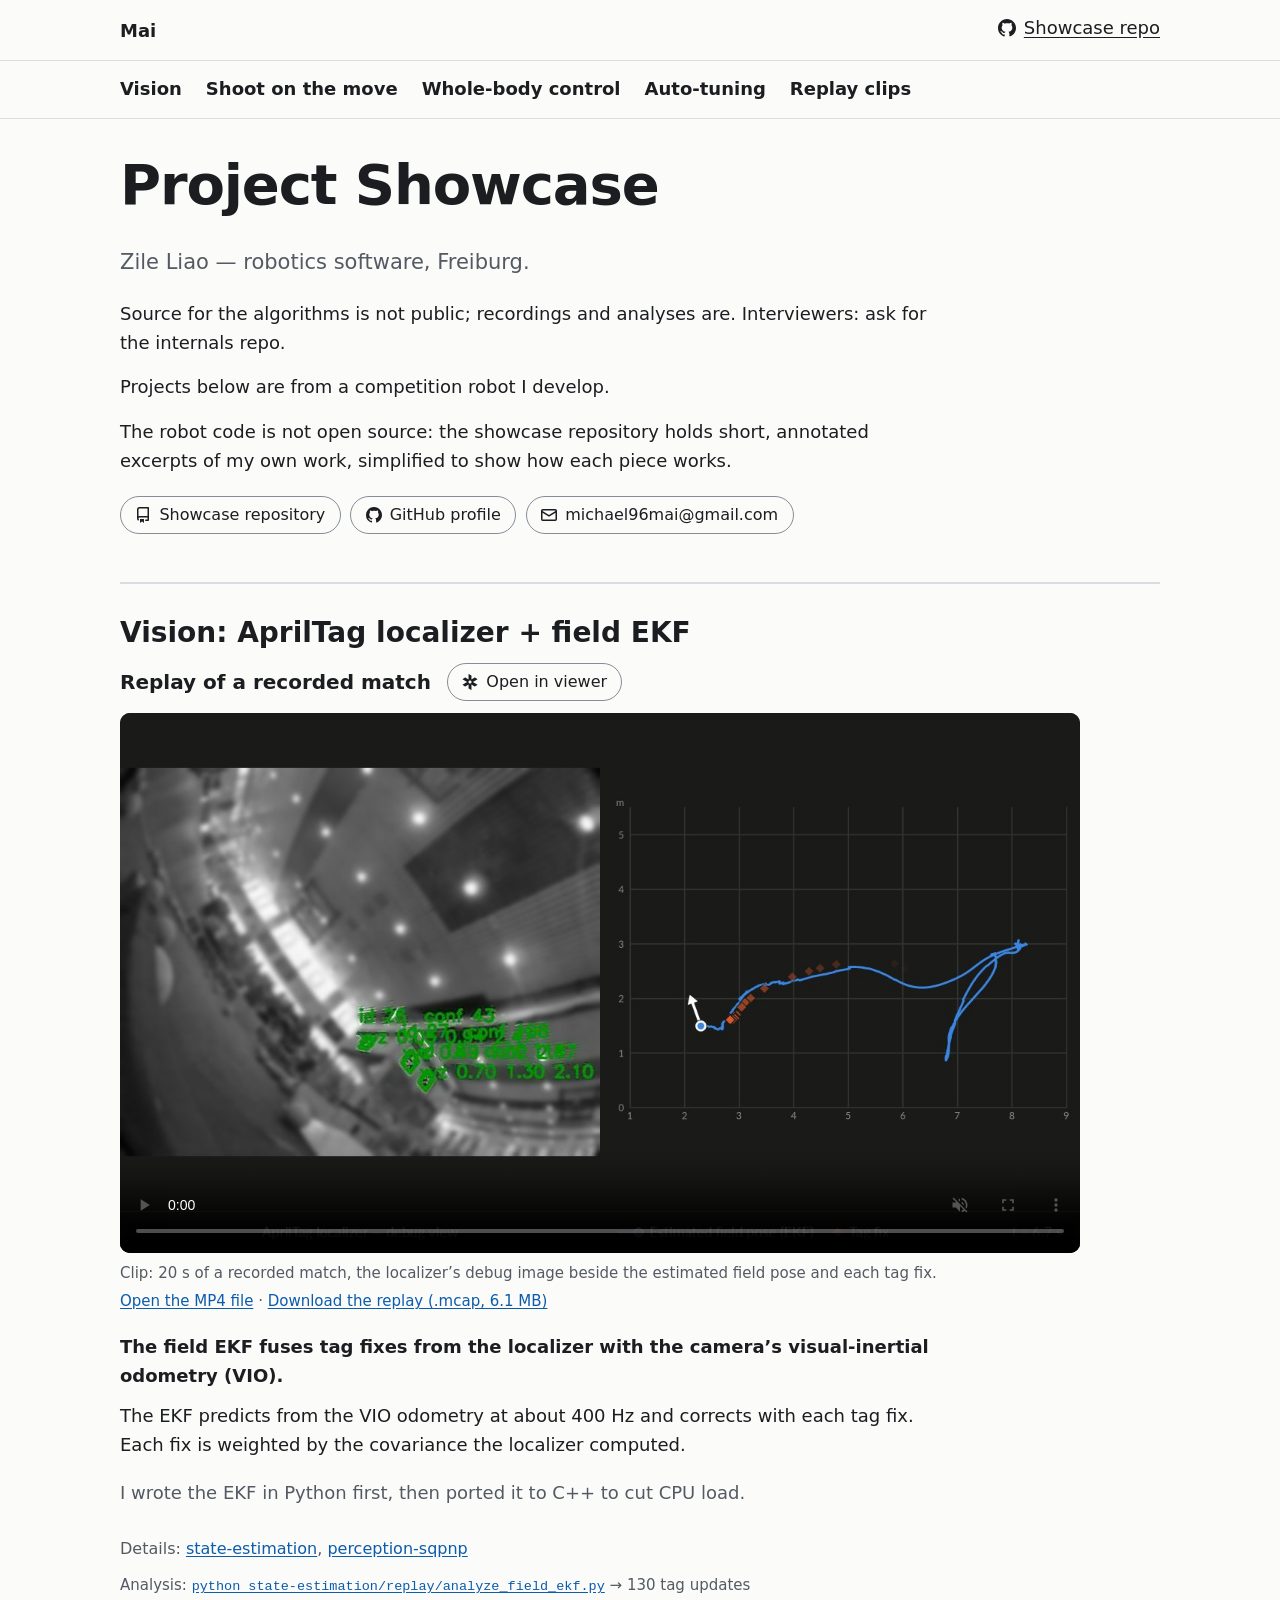
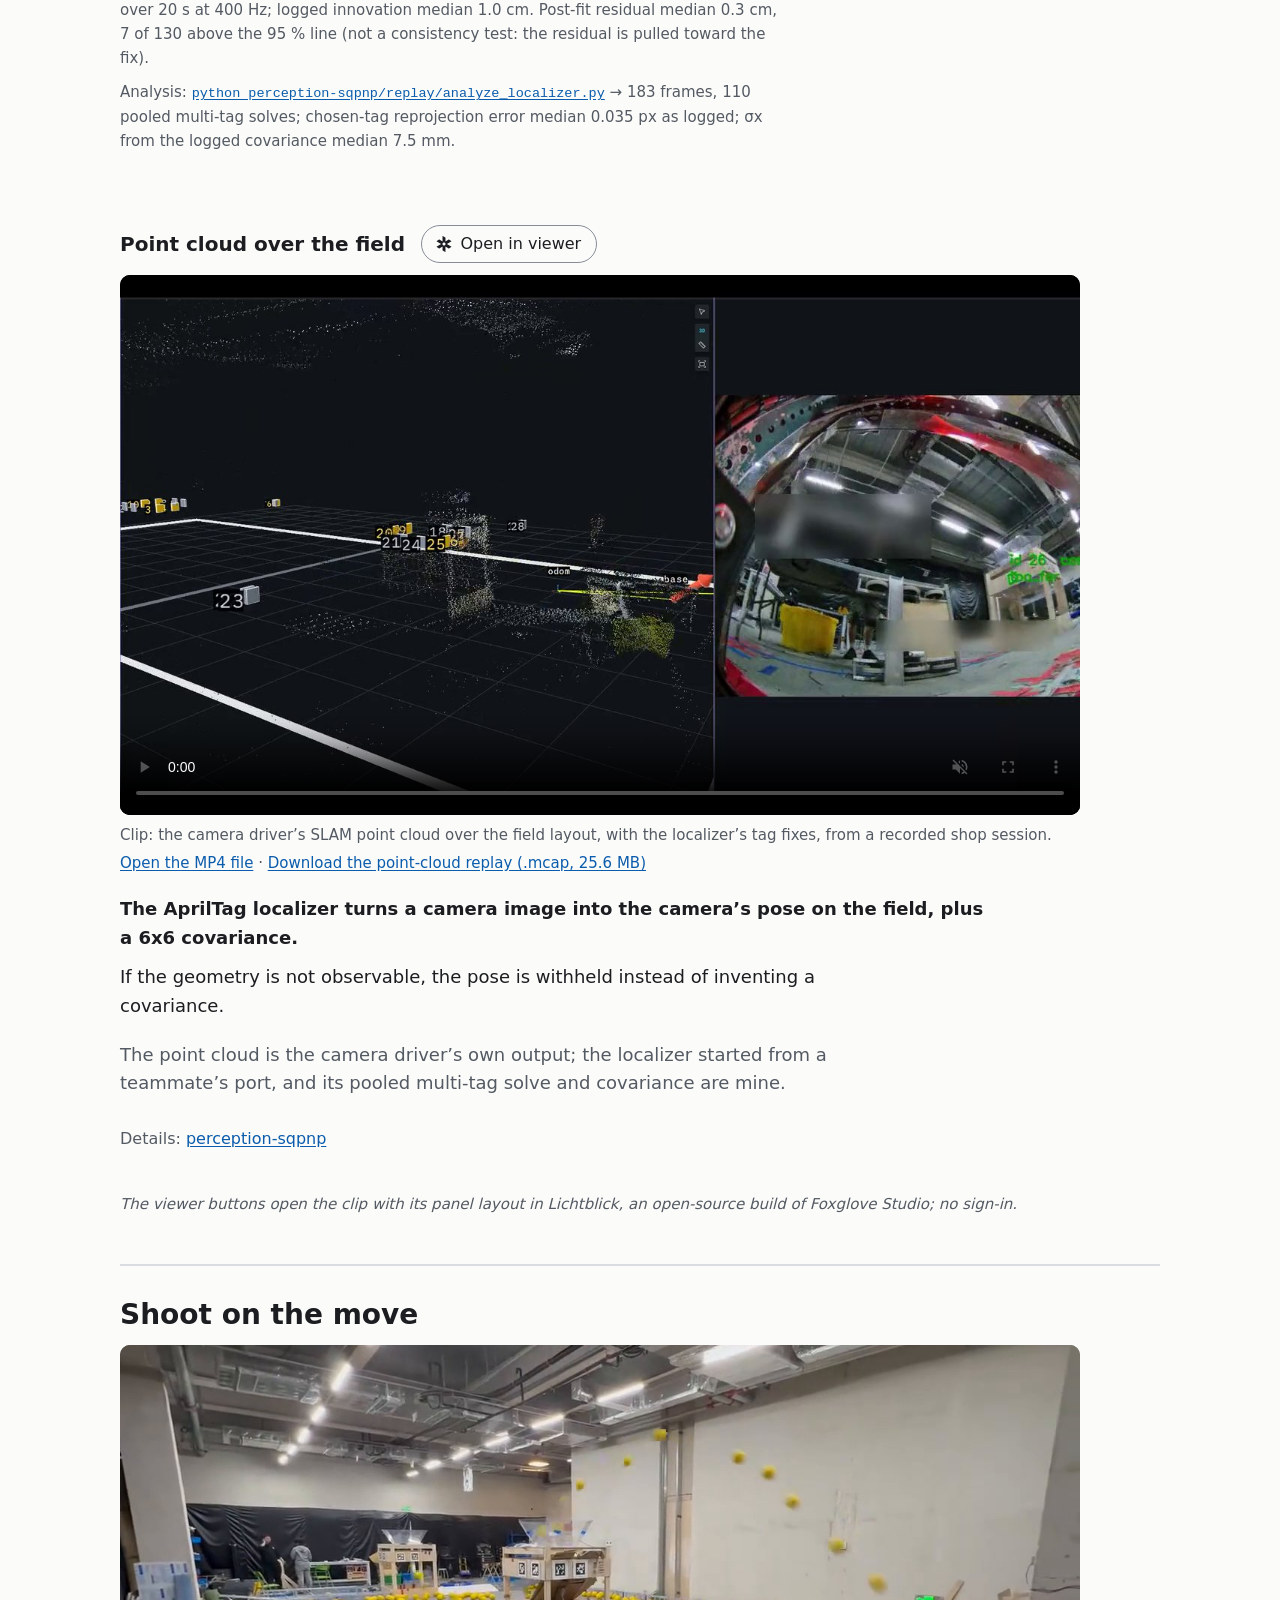
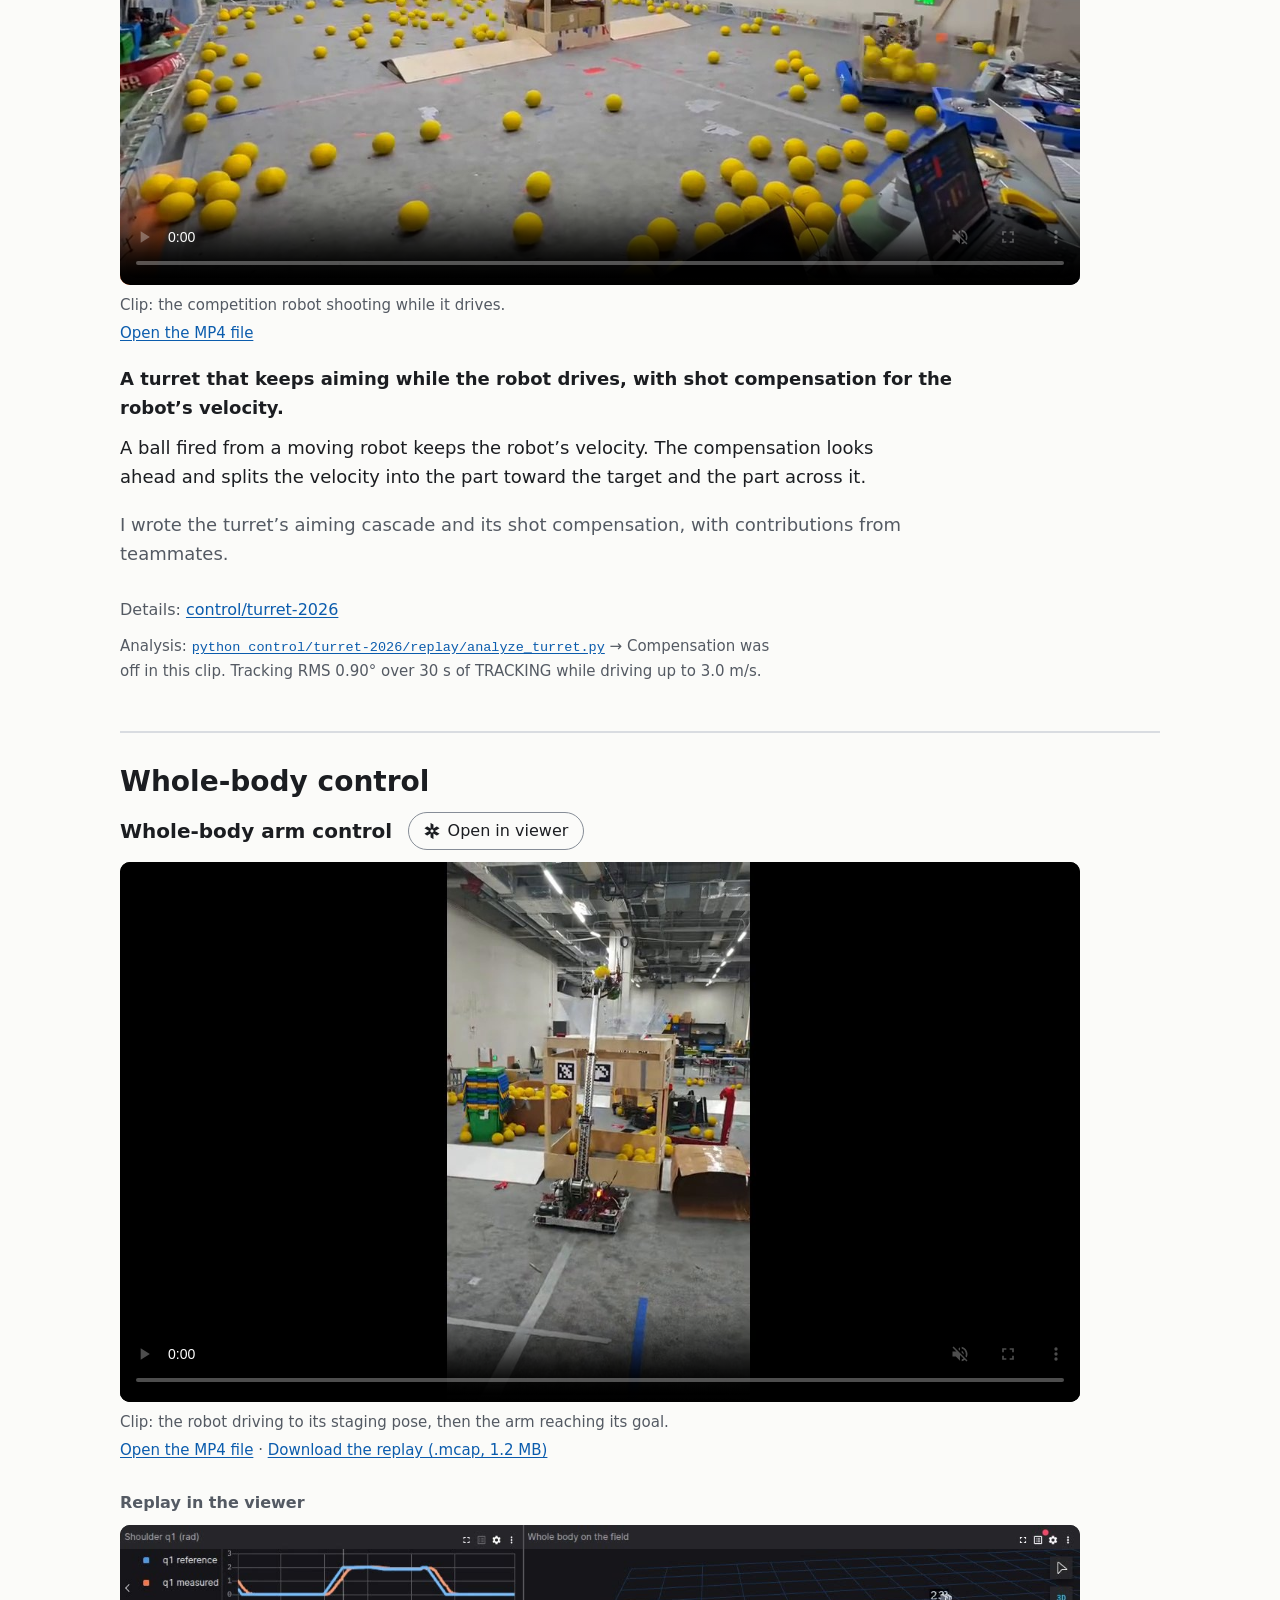
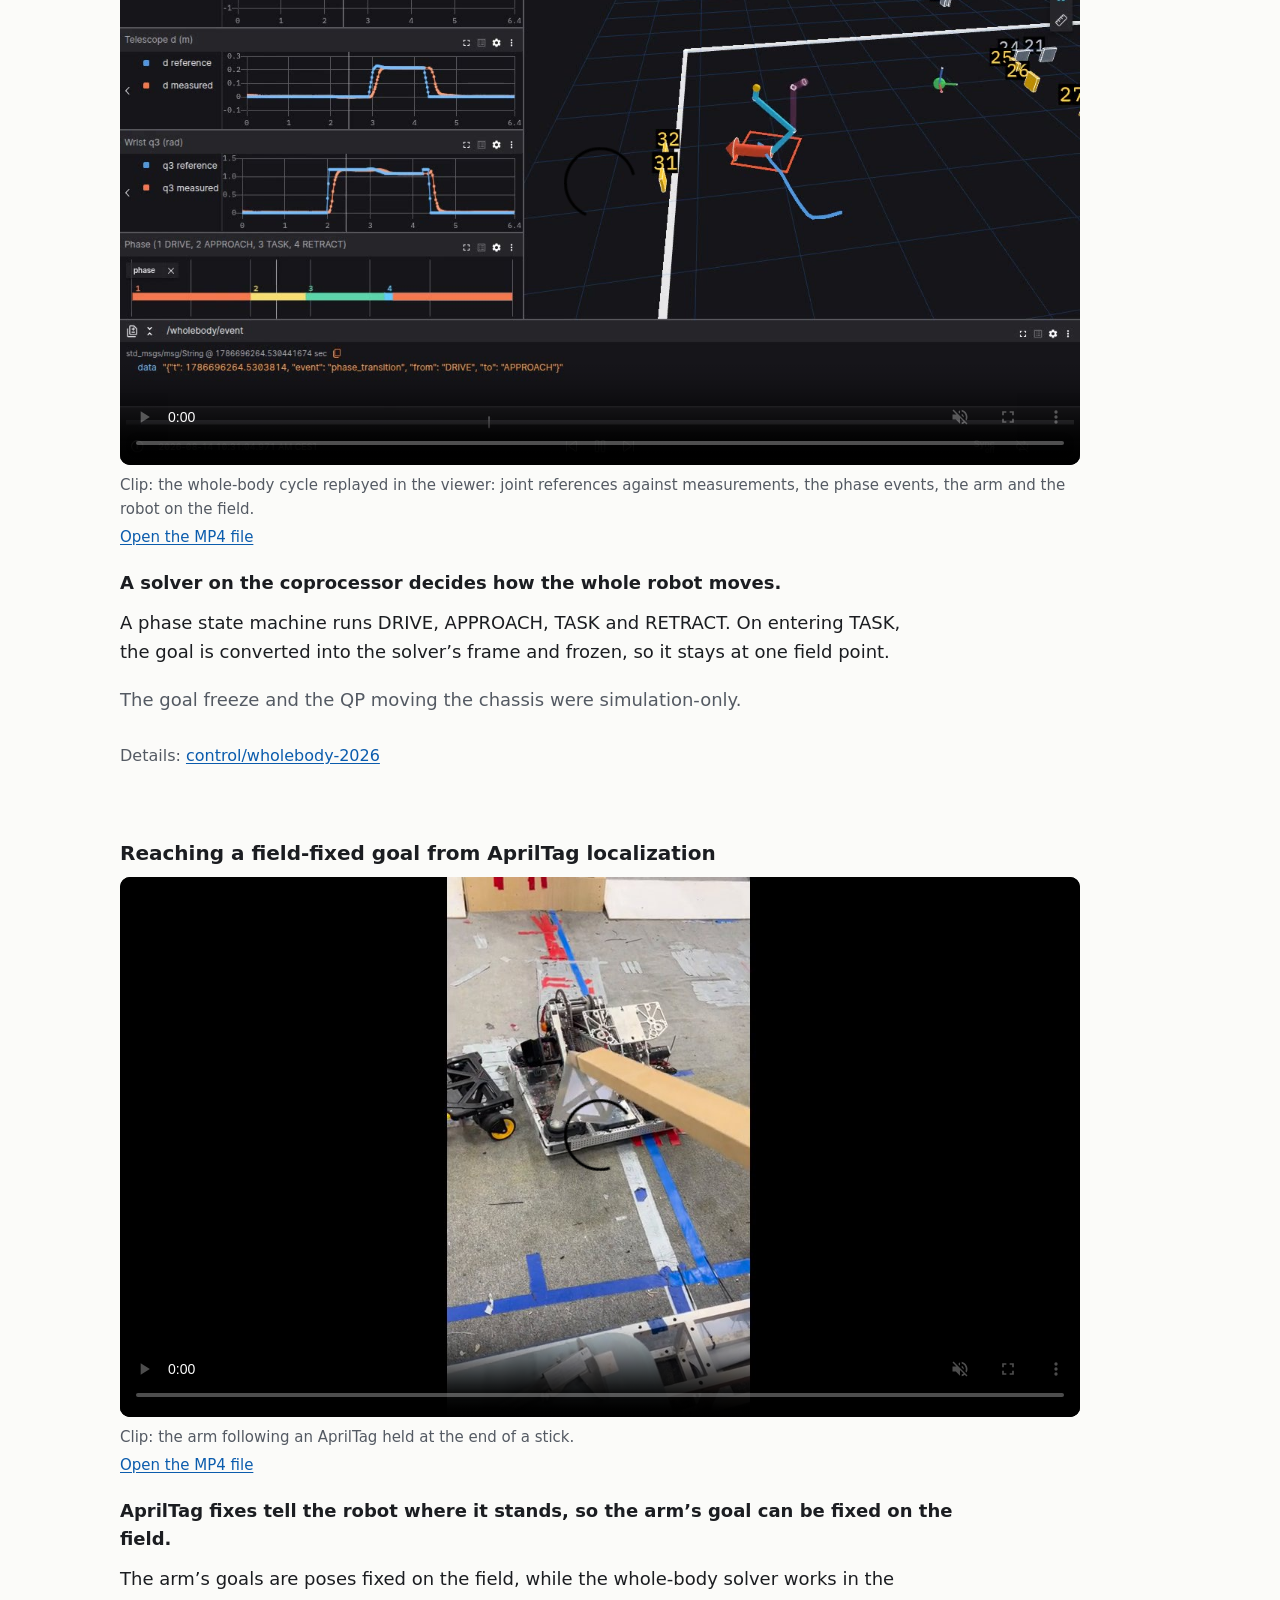
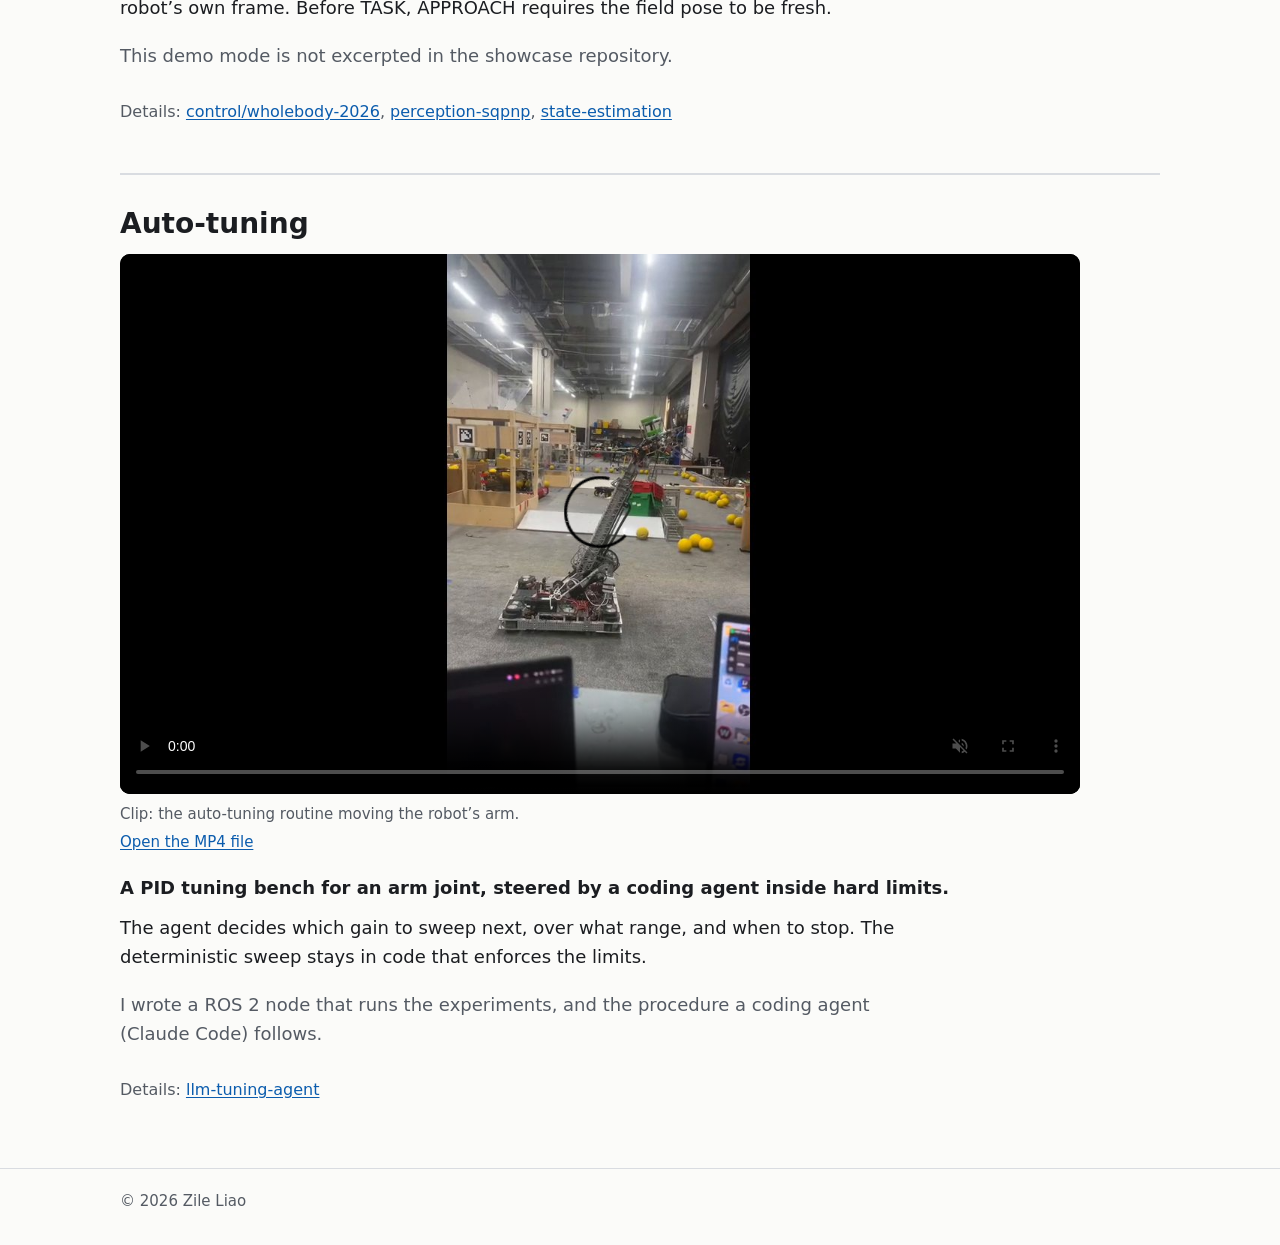
==== commit 0a88c99f: "Site: new whole-body shop cycle; replay copies are from the public main The whole-body clip, metadat" ====
--- a/index.html
+++ b/index.html
@@ -117,7 +117,7 @@
             <source src="media/clips/arm-placing-objects.mp4" type="video/mp4">
           </video>
         </div>
-        <figcaption><span id="cap-arm-placing-objects">Clip: the robot driving to its staging pose, then the arm reaching its goal.</span><span class="clip-file"><a href="media/clips/arm-placing-objects.mp4">Open the MP4 file</a> &#183; <a href="replay/wholebody-shop/wholebody-cycle-shop.mcap" download>Download the replay (.mcap, 3.1&nbsp;MB)</a></span></figcaption>
+        <figcaption><span id="cap-arm-placing-objects">Clip: the robot driving to its staging pose, then the arm reaching its goal.</span><span class="clip-file"><a href="media/clips/arm-placing-objects.mp4">Open the MP4 file</a> &#183; <a href="replay/wholebody-shop/wholebody-cycle-shop.mcap" download>Download the replay (.mcap, 1.2&nbsp;MB)</a></span></figcaption>
       </figure>
       <h4 class="clip-heading">Replay in the viewer</h4>
       <figure class="clip">
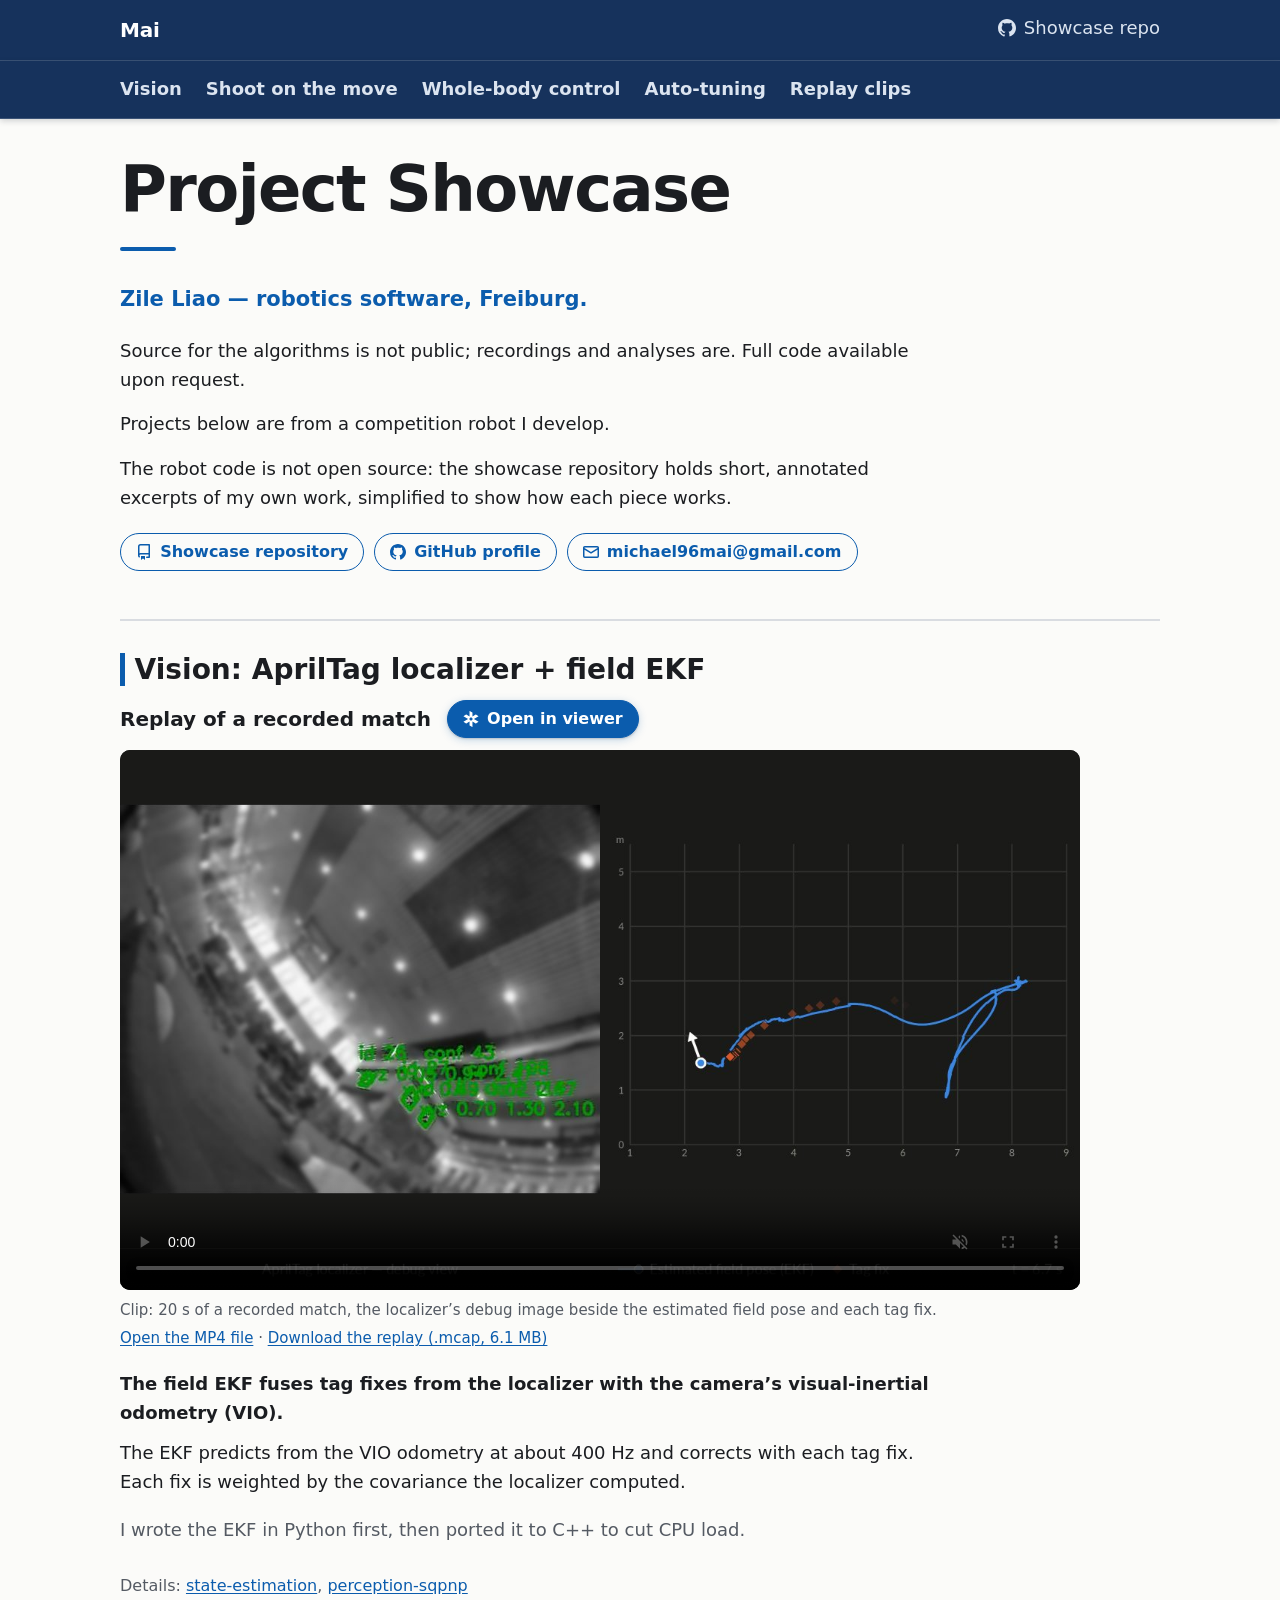
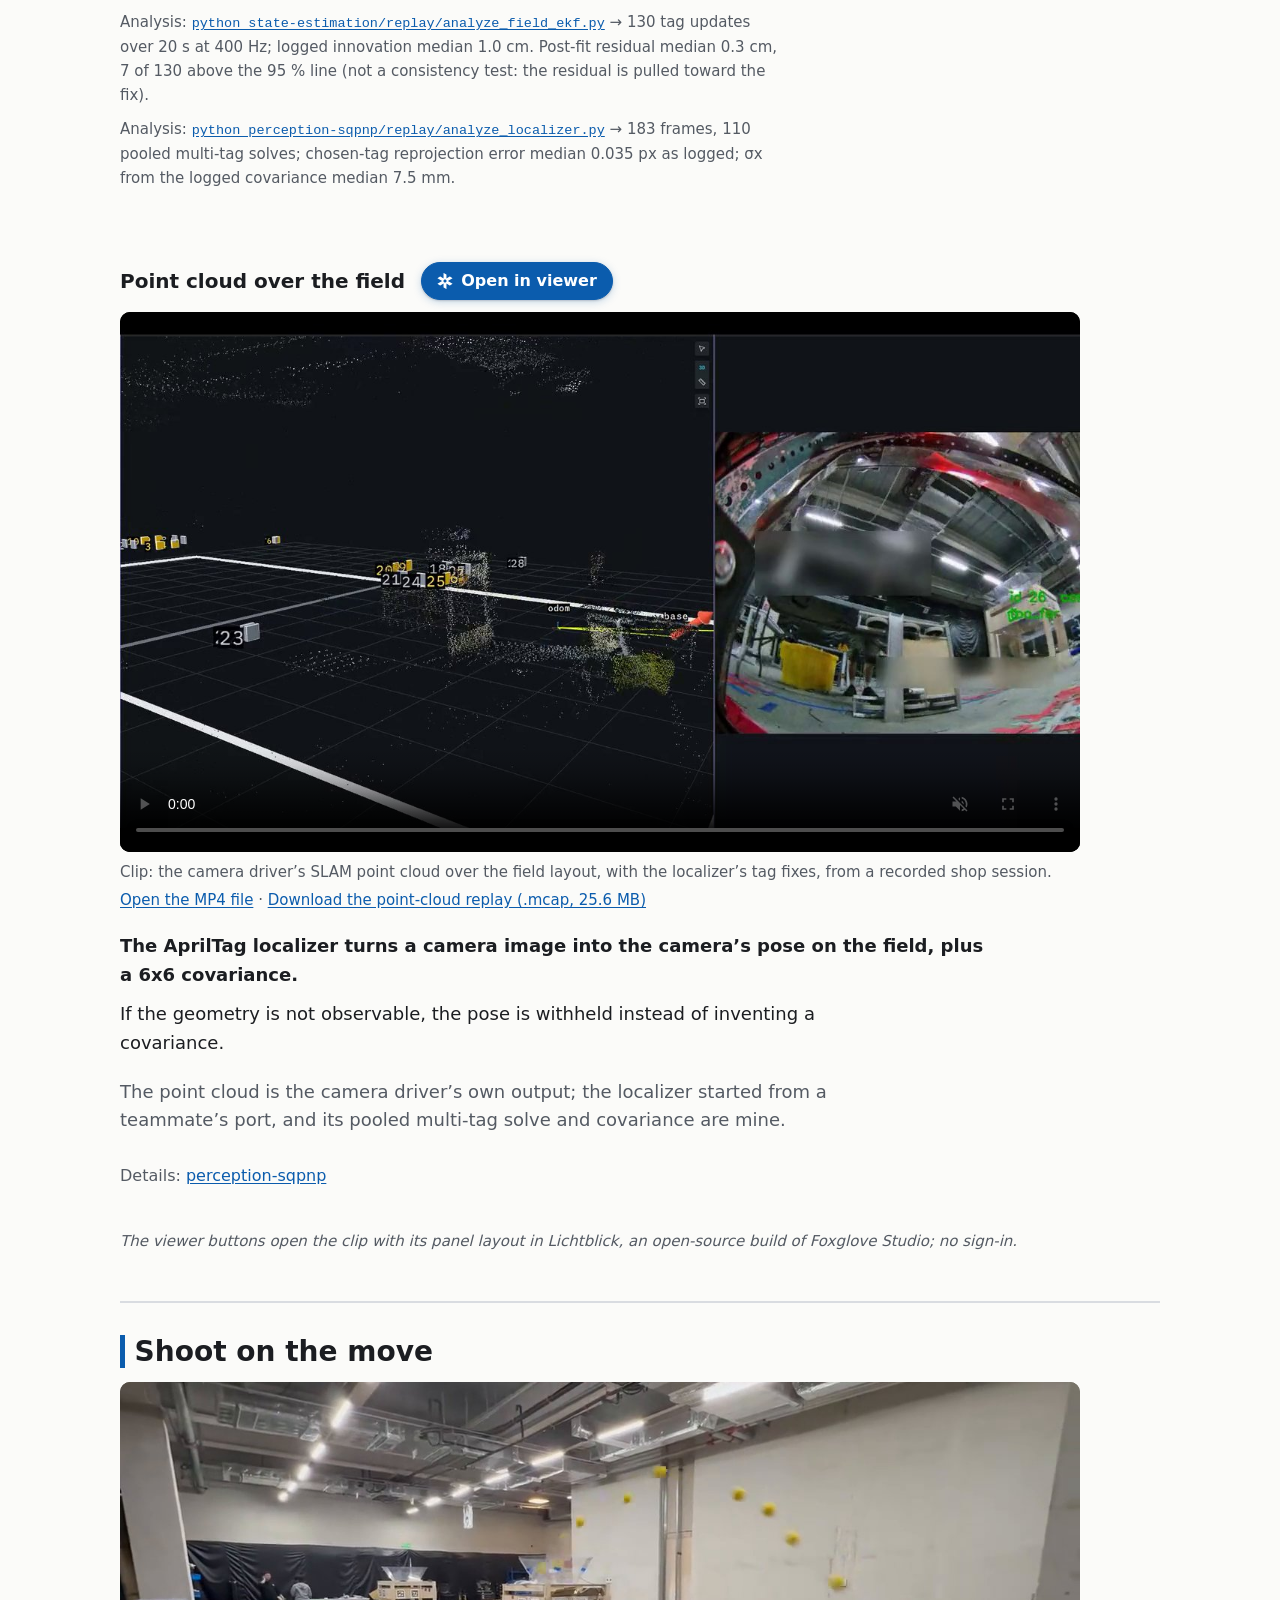
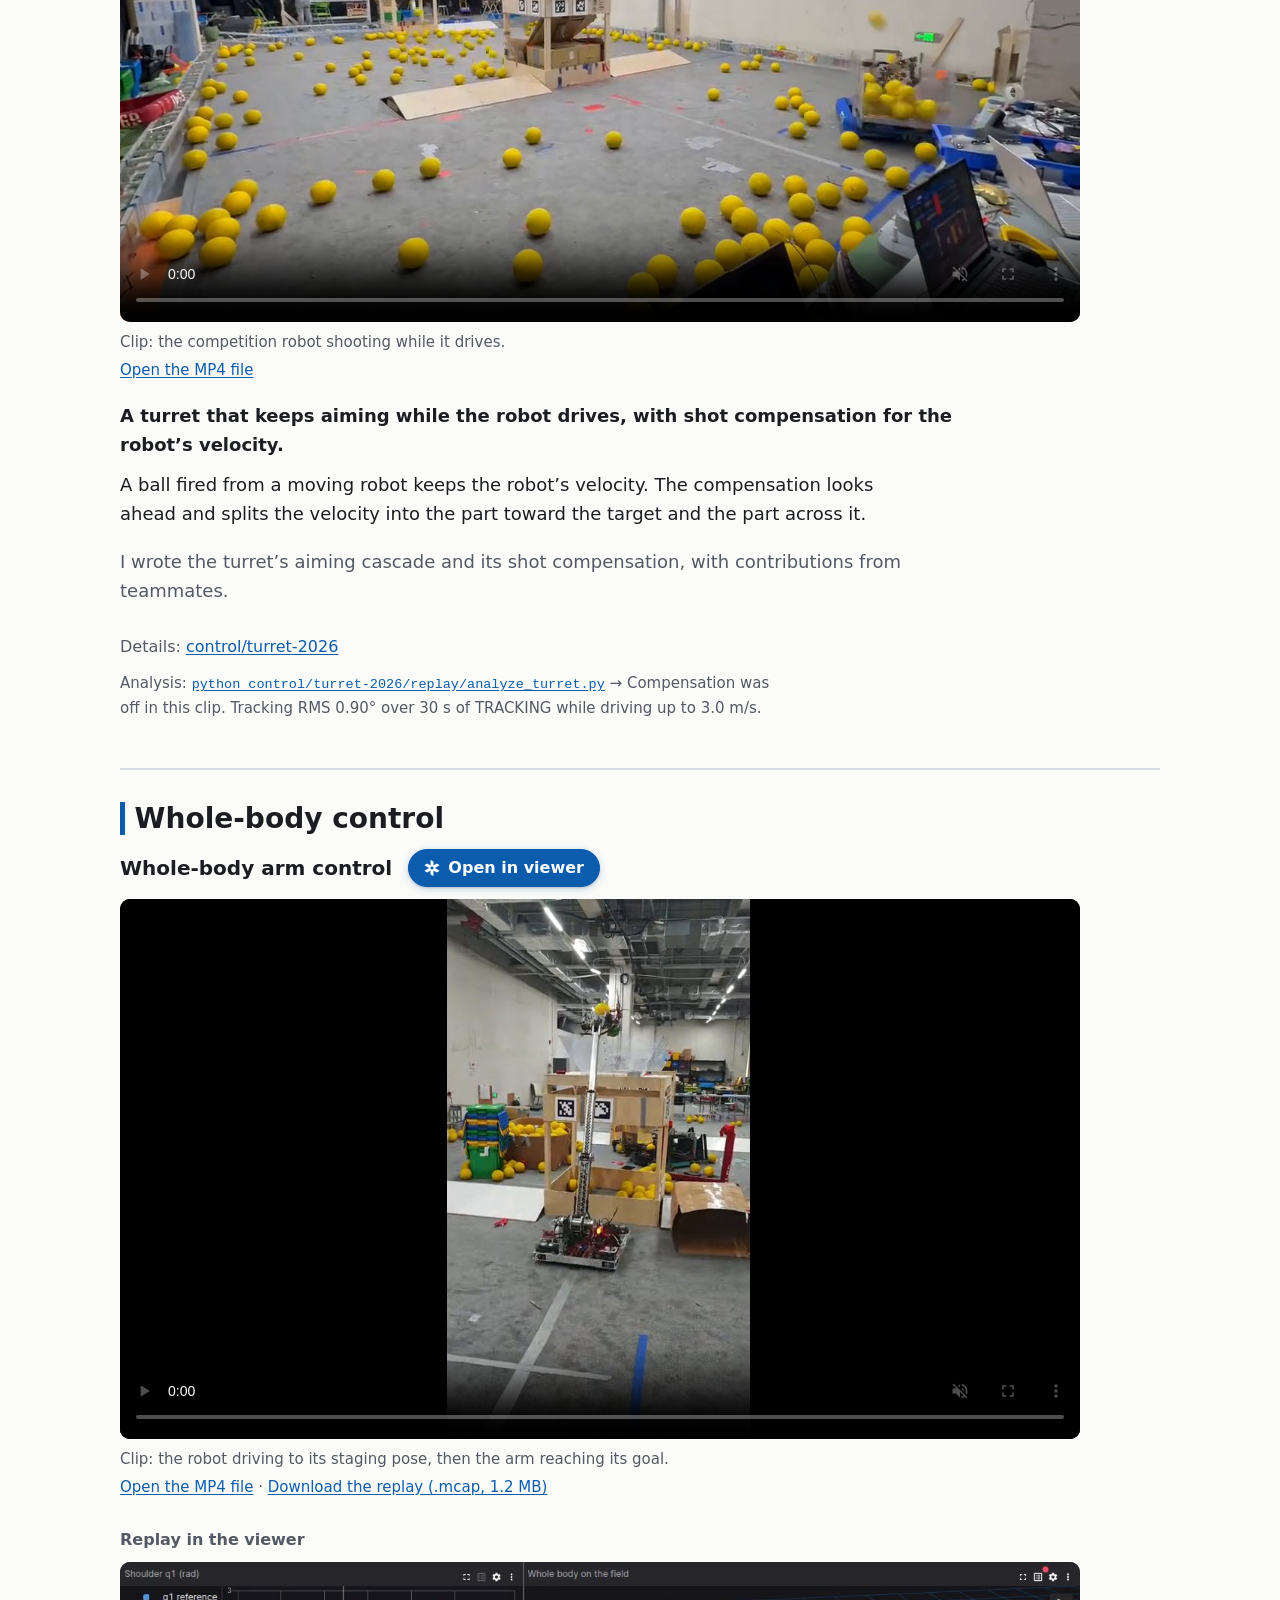
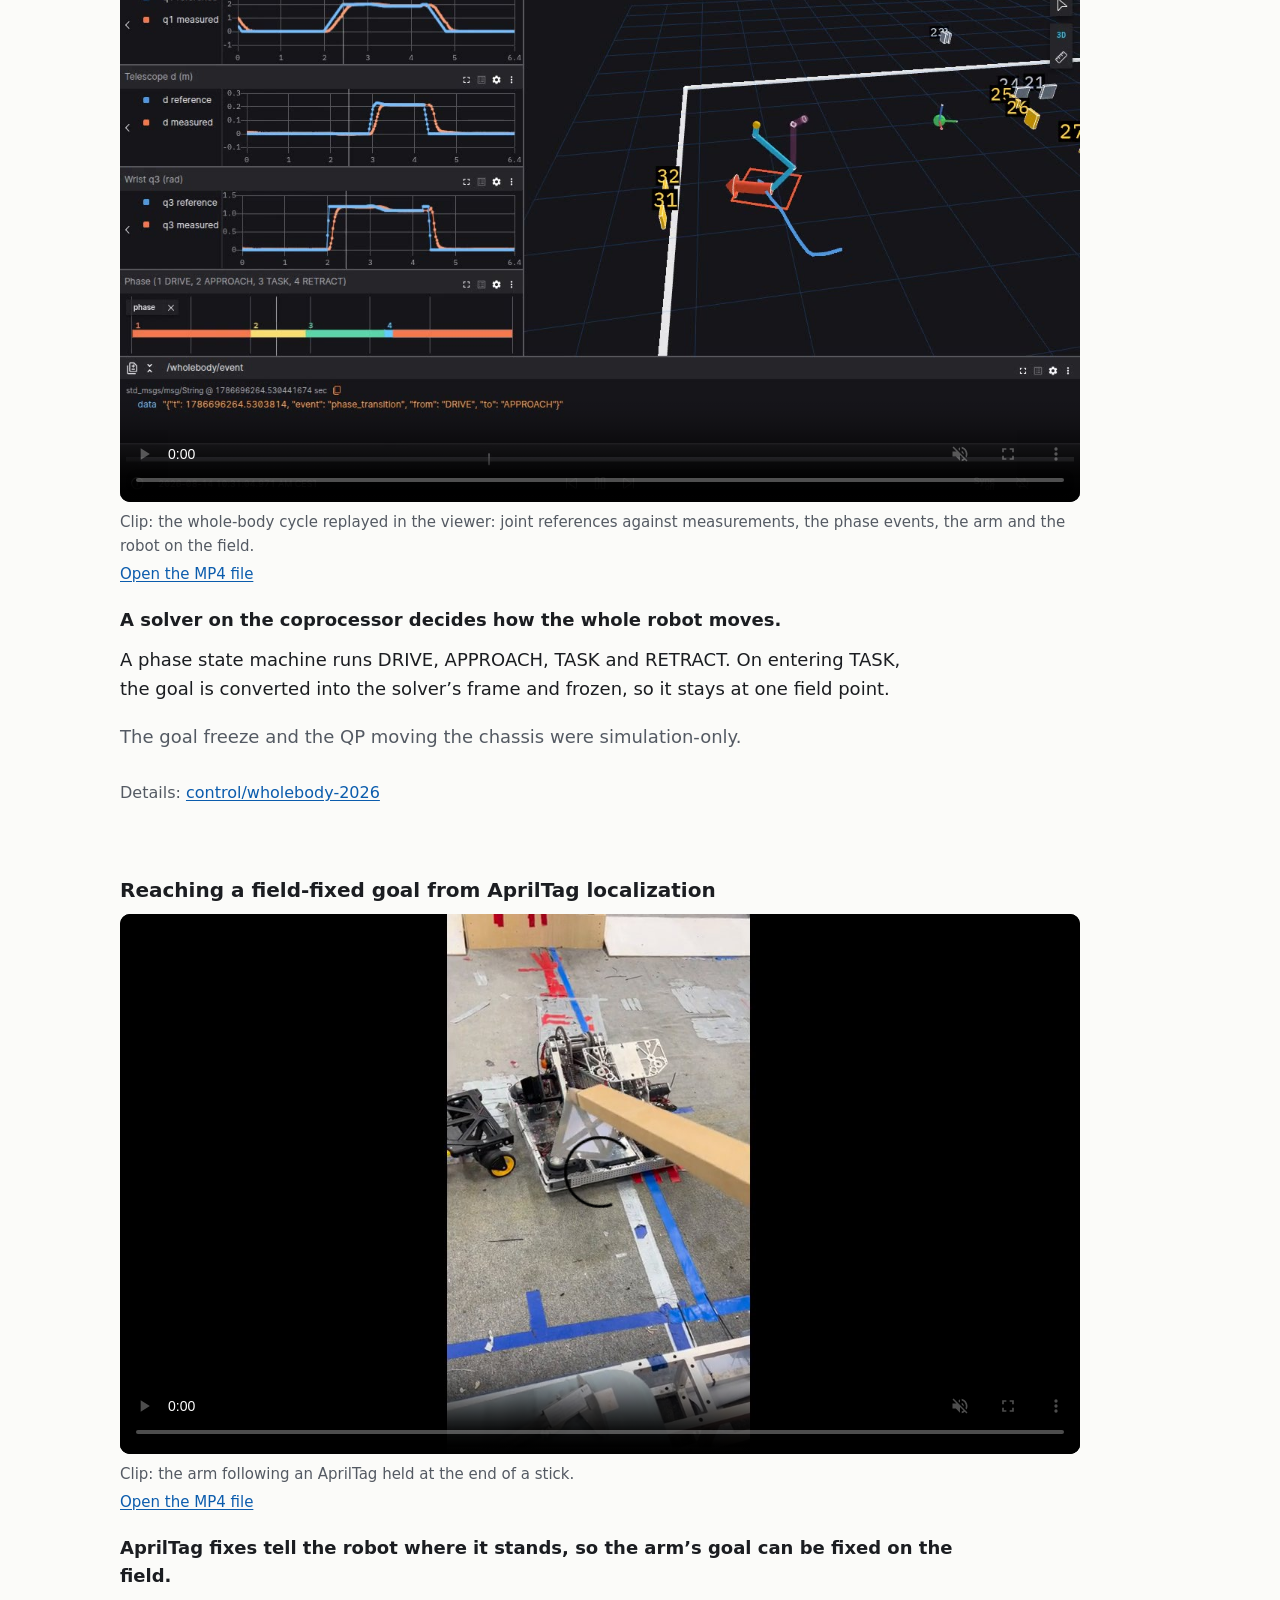
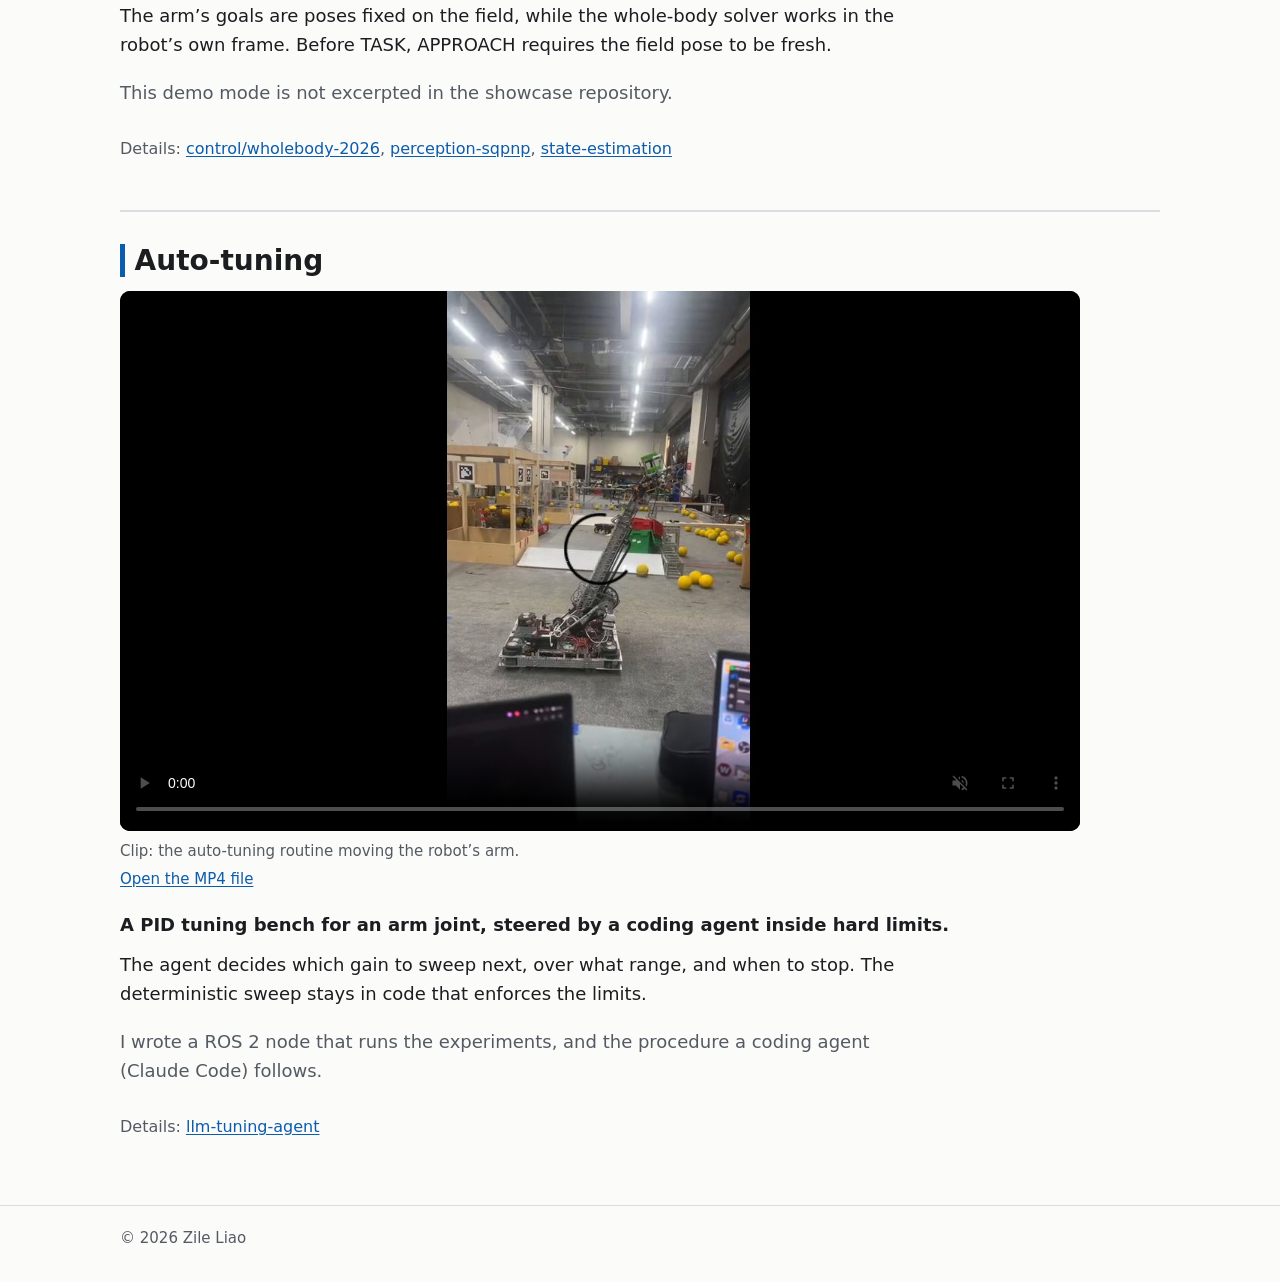
==== commit ca60ef11: "Site: "Full code available upon request" in place of the interviewer line The source note under the " ====
--- a/index.html
+++ b/index.html
@@ -35,7 +35,7 @@
   <section class="intro prose" aria-labelledby="title">
     <h1 id="title">Project Showcase</h1>
     <p class="tagline">Zile Liao &#8212; robotics software, Freiburg.</p>
-    <p class="source-note">Source for the algorithms is not public; recordings and analyses are. Interviewers: ask for the internals repo.</p>
+    <p class="source-note">Source for the algorithms is not public; recordings and analyses are. Full code available upon request.</p>
     <p>Projects below are from a competition robot I develop.</p>
     <p>The robot code is not open source: the showcase repository holds short, annotated excerpts of my own work, simplified to show how each piece works.</p>
     <ul class="links" aria-label="Links and contact">
--- a/assets/site.css
+++ b/assets/site.css
@@ -5,9 +5,18 @@
   --text: #1b1d21;
   --muted: #545a63;
   --rule: #d9dce1;
-  --pill-border: #868d97;
   --accent: #0b5cad;
+  --accent-soft: #e7eff9;
   --focus: #0b5cad;
+  --band: #16325c;
+  --band-text: #ffffff;
+  --band-text-soft: #dbe4f0;
+  --band-accent: #8fd3ff;
+  --band-line: rgba(255, 255, 255, 0.16);
+  --btn-bg: #0b5cad;
+  --btn-bg-hover: #084a8c;
+  --btn-text: #ffffff;
+  --btn-shadow: 0 1px 2px rgba(16, 24, 40, 0.18), 0 2px 8px rgba(11, 92, 173, 0.22);
   --radius: 10px;
   --gutter: 16px;
   --font: system-ui, -apple-system, "Segoe UI", Roboto, "Helvetica Neue", Arial, "Noto Sans", sans-serif;
@@ -21,9 +30,14 @@
     --text: #e7e9ec;
     --muted: #a5abb4;
     --rule: #2e333b;
-    --pill-border: #5c6470;
     --accent: #80b9ff;
+    --accent-soft: #1b2a3d;
     --focus: #80b9ff;
+    --band: #1e3f6e;
+    --band-line: rgba(255, 255, 255, 0.14);
+    --btn-bg: #2f6fbf;
+    --btn-bg-hover: #245a9c;
+    --btn-shadow: 0 1px 2px rgba(0, 0, 0, 0.4), 0 2px 8px rgba(0, 0, 0, 0.35);
   }
 }
 
@@ -83,8 +97,19 @@
 }
 
 h1 {
-  font-size: clamp(2.25rem, 7vw, 3.5rem);
-  letter-spacing: -0.02em;
+  font-size: clamp(2.5rem, 8vw, 4rem);
+  font-weight: 800;
+  letter-spacing: -0.025em;
+}
+
+h1::after {
+  content: "";
+  display: block;
+  width: 3.5rem;
+  height: 4px;
+  margin-top: 0.3em;
+  border-radius: 2px;
+  background: var(--accent);
 }
 
 h2 {
@@ -118,8 +143,9 @@
   top: -100px;
   z-index: 10;
   padding: 0.5rem 0.75rem;
-  background: var(--text);
-  color: var(--bg);
+  background: var(--band-text);
+  color: var(--band);
+  font-weight: 600;
   border-radius: var(--radius);
 }
 
@@ -127,10 +153,16 @@
   top: 0.5rem;
 }
 
+.skip:focus-visible {
+  outline-color: var(--band-accent);
+}
+
 /* Header and nav */
 
 .site-header {
-  border-bottom: 1px solid var(--rule);
+  background: var(--band);
+  color: var(--band-text);
+  border-bottom: 1px solid var(--band-line);
 }
 
 .site-header .wrap {
@@ -143,9 +175,10 @@
 }
 
 .site-name {
-  font-weight: 700;
-  font-size: 1.125rem;
-  color: var(--text);
+  font-weight: 800;
+  font-size: 1.25rem;
+  letter-spacing: -0.01em;
+  color: var(--band-text);
   text-decoration: none;
 }
 
@@ -153,7 +186,19 @@
   display: inline-flex;
   align-items: center;
   gap: 0.45em;
-  color: var(--text);
+  color: var(--band-text-soft);
+  text-decoration: none;
+}
+
+.site-link:hover {
+  color: var(--band-text);
+  text-decoration: underline;
+  text-decoration-color: var(--band-accent);
+}
+
+.site-header a:focus-visible,
+.topics a:focus-visible {
+  outline-color: var(--band-accent);
 }
 
 .icon {
@@ -166,8 +211,9 @@
 /* Topic nav: one link per section, sticky on wide screens */
 
 .topics {
-  background: var(--bg);
-  border-bottom: 1px solid var(--rule);
+  background: var(--band);
+  border-bottom: 1px solid var(--band-line);
+  box-shadow: 0 2px 6px rgba(16, 24, 40, 0.18);
 }
 
 .topics ul {
@@ -180,17 +226,26 @@
 }
 
 .topics a {
-  color: var(--text);
+  color: var(--band-text-soft);
   text-decoration: none;
   display: inline-block;
   padding-block: 0.25rem;
   font-weight: 600;
 }
 
-.topics a:hover,
-.topics a[aria-current="page"] {
+.topics a:hover {
+  color: var(--band-text);
   text-decoration: underline;
   text-decoration-thickness: 2px;
+  text-underline-offset: 0.3em;
+}
+
+.topics a[aria-current="page"] {
+  color: var(--band-text);
+  text-decoration: underline;
+  text-decoration-color: var(--band-accent);
+  text-decoration-thickness: 3px;
+  text-underline-offset: 0.3em;
 }
 
 @media (min-width: 720px) {
@@ -225,7 +280,8 @@
 
 .tagline {
   font-size: 1.3125rem;
-  color: var(--muted);
+  font-weight: 600;
+  color: var(--accent);
   margin-bottom: 1.25rem;
 }
 
@@ -243,28 +299,38 @@
   display: inline-flex;
   align-items: center;
   gap: 0.5em;
-  padding: 0.5em 0.9em;
-  border: 1px solid var(--pill-border);
+  padding: 0.5em 0.95em;
+  border: 1.5px solid var(--accent);
   border-radius: 999px;
-  background: var(--bg);
-  color: var(--text);
+  background: transparent;
+  color: var(--accent);
   font-size: 1rem;
+  font-weight: 600;
   line-height: 1.25;
   text-decoration: none;
   overflow-wrap: anywhere;
 }
 
-.links a:hover,
+.links a:hover {
+  background: var(--accent-soft);
+}
+
+.pill {
+  border-color: var(--btn-bg);
+  background: var(--btn-bg);
+  color: var(--btn-text);
+  box-shadow: var(--btn-shadow);
+}
+
 .pill:hover {
-  border-color: var(--accent);
-  background: var(--surface);
-  color: var(--accent);
+  border-color: var(--btn-bg-hover);
+  background: var(--btn-bg-hover);
+  color: var(--btn-text);
 }
 
 .links a:focus-visible,
 .pill:focus-visible {
-  border-color: var(--accent);
-  outline-offset: 2px;
+  outline-offset: 3px;
   border-radius: 999px;
 }
 
@@ -286,6 +352,12 @@
 .topic h2 {
   font-size: 1.75rem;
   margin-top: 0;
+}
+
+.topic h2,
+.replay-entry h2 {
+  padding-left: 0.6rem;
+  border-left: 5px solid var(--accent);
 }
 
 .showcase + .showcase {
@@ -413,6 +485,10 @@
   margin: 0;
 }
 
+.title-row h1 {
+  margin-bottom: 0.5rem;
+}
+
 /* Footer */
 
 .site-footer {
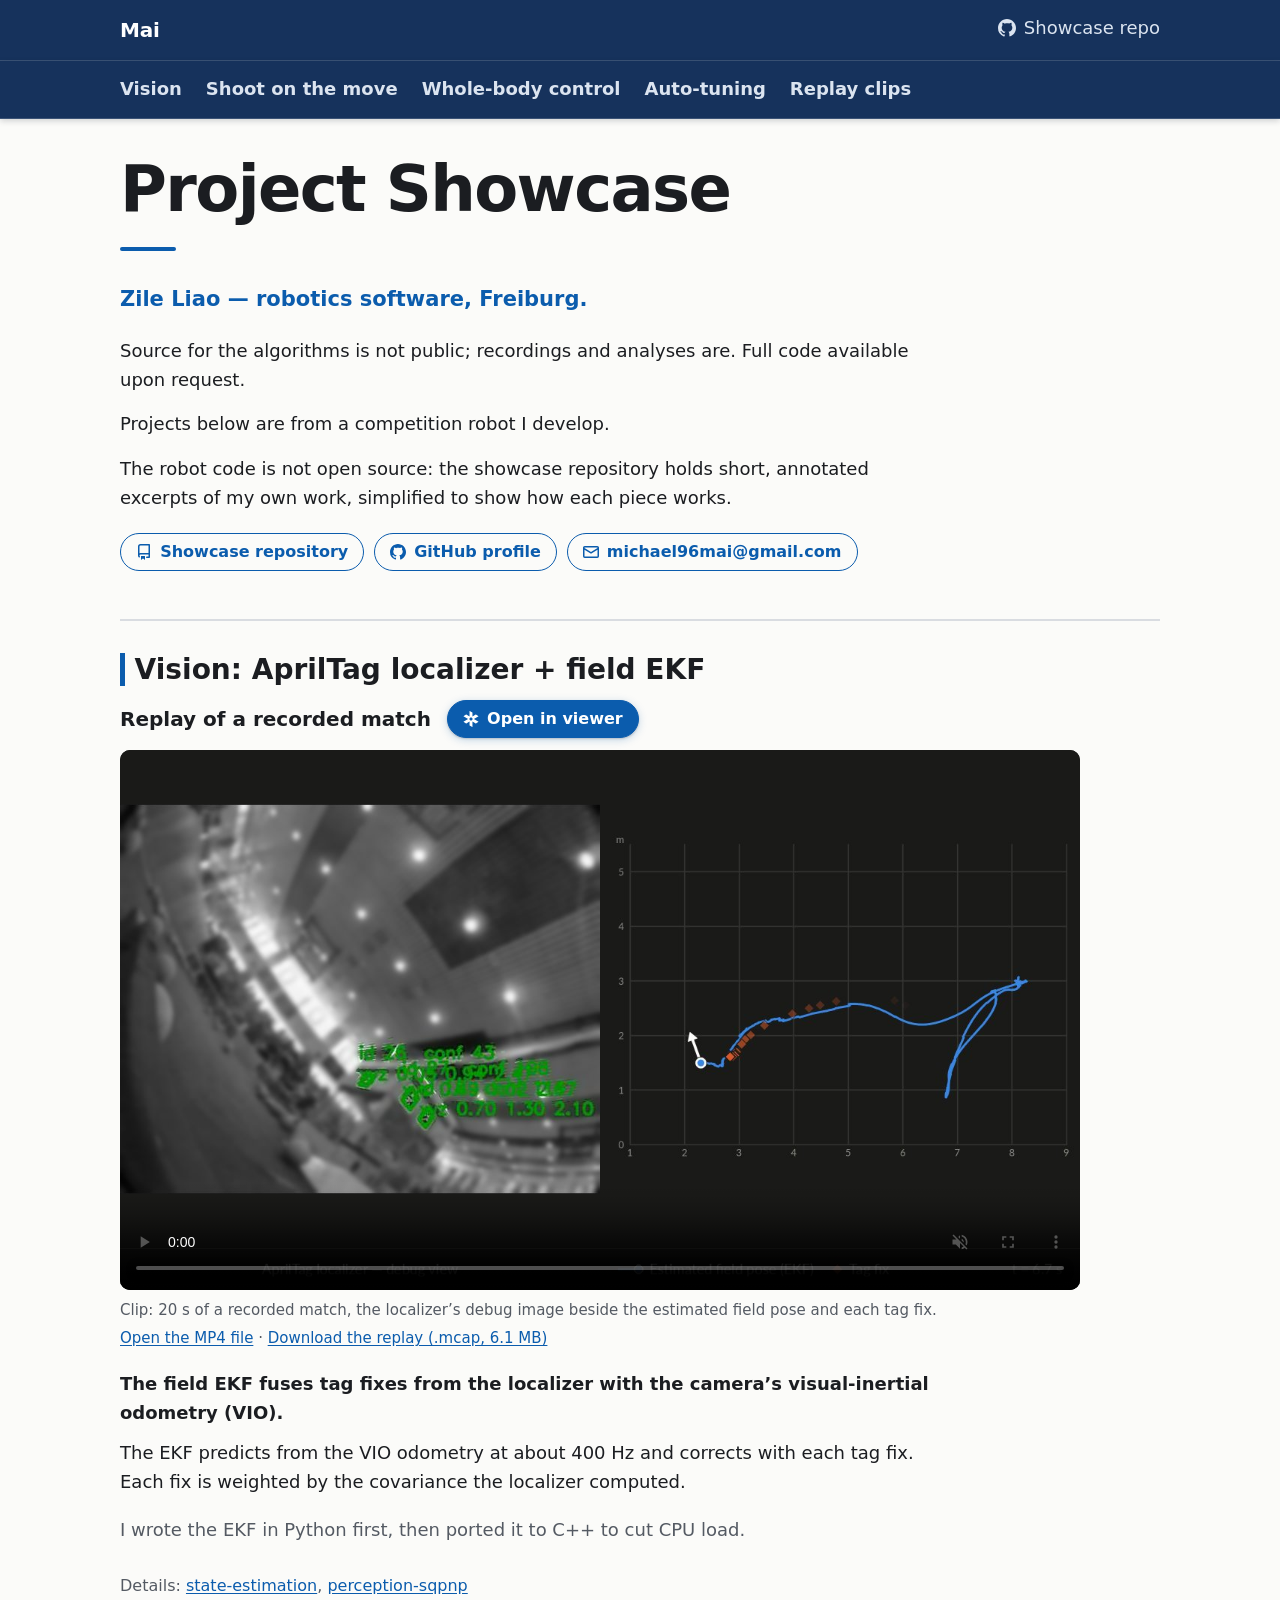
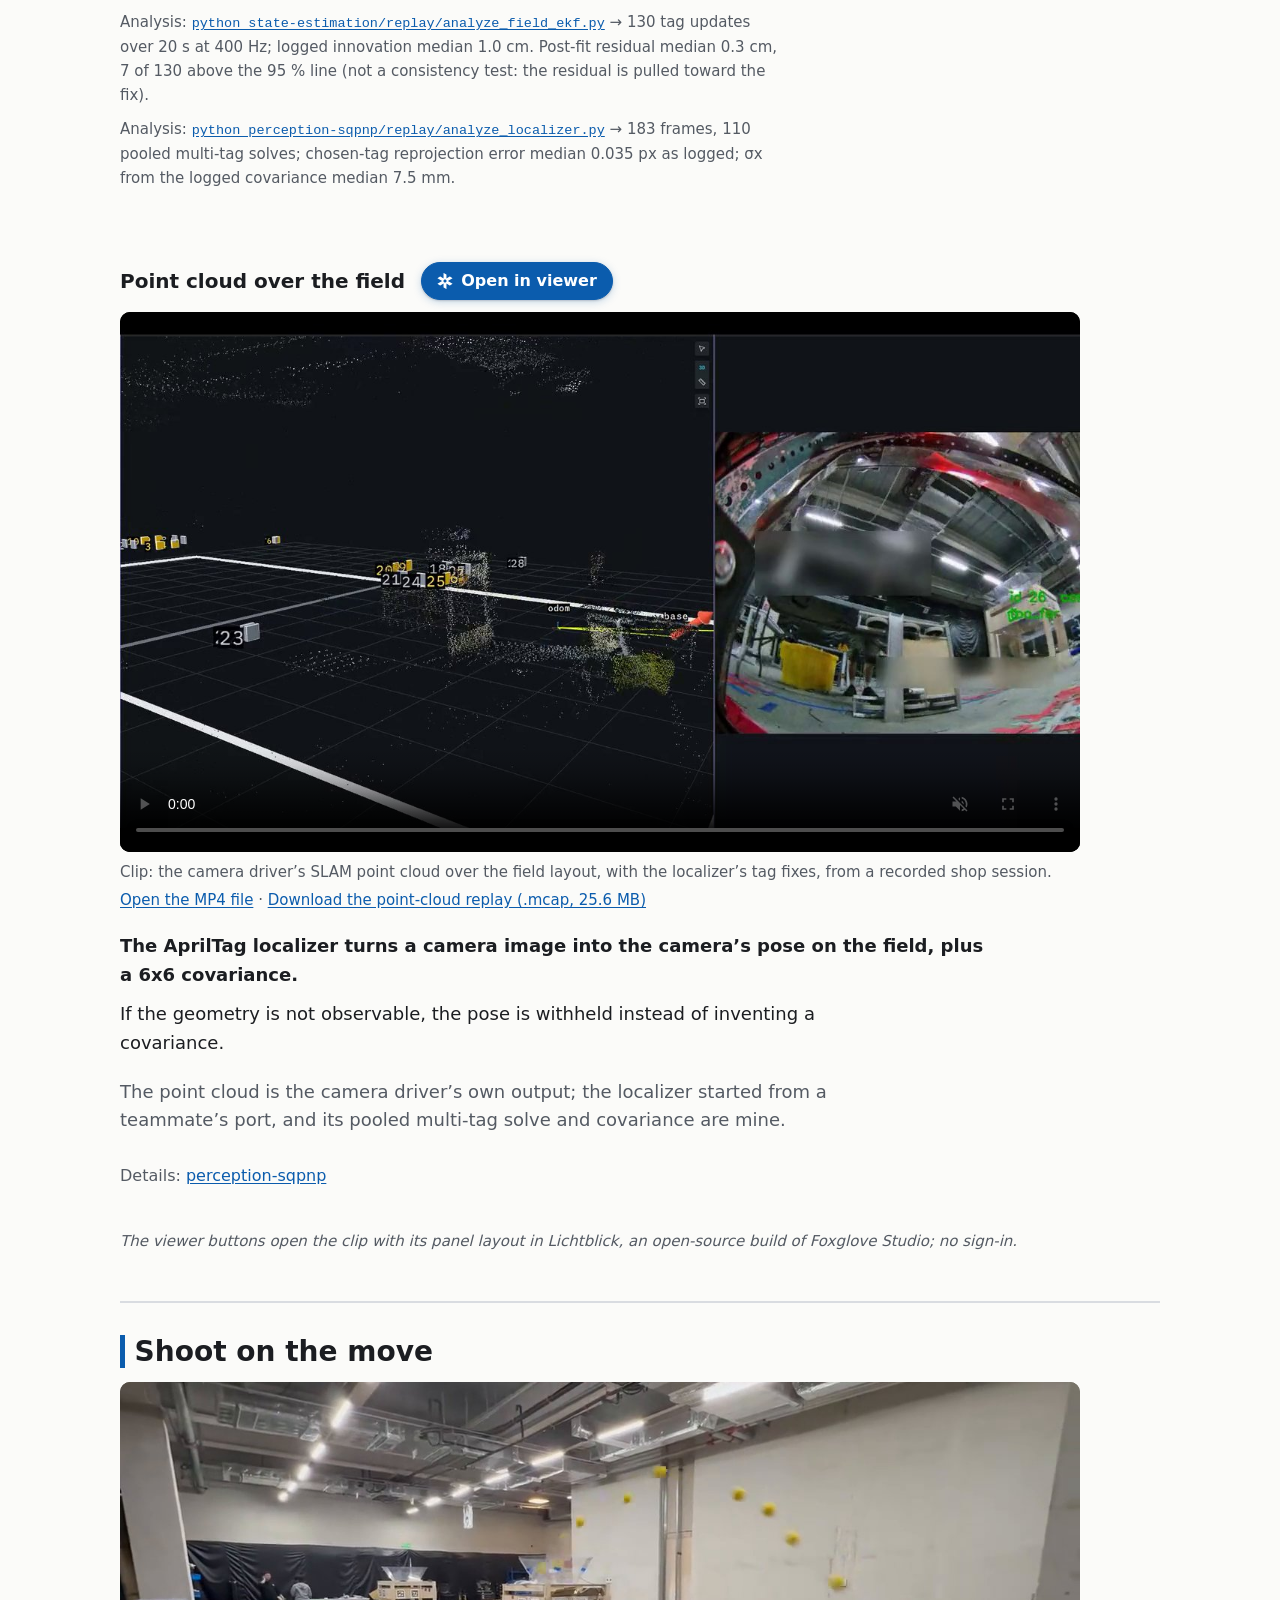
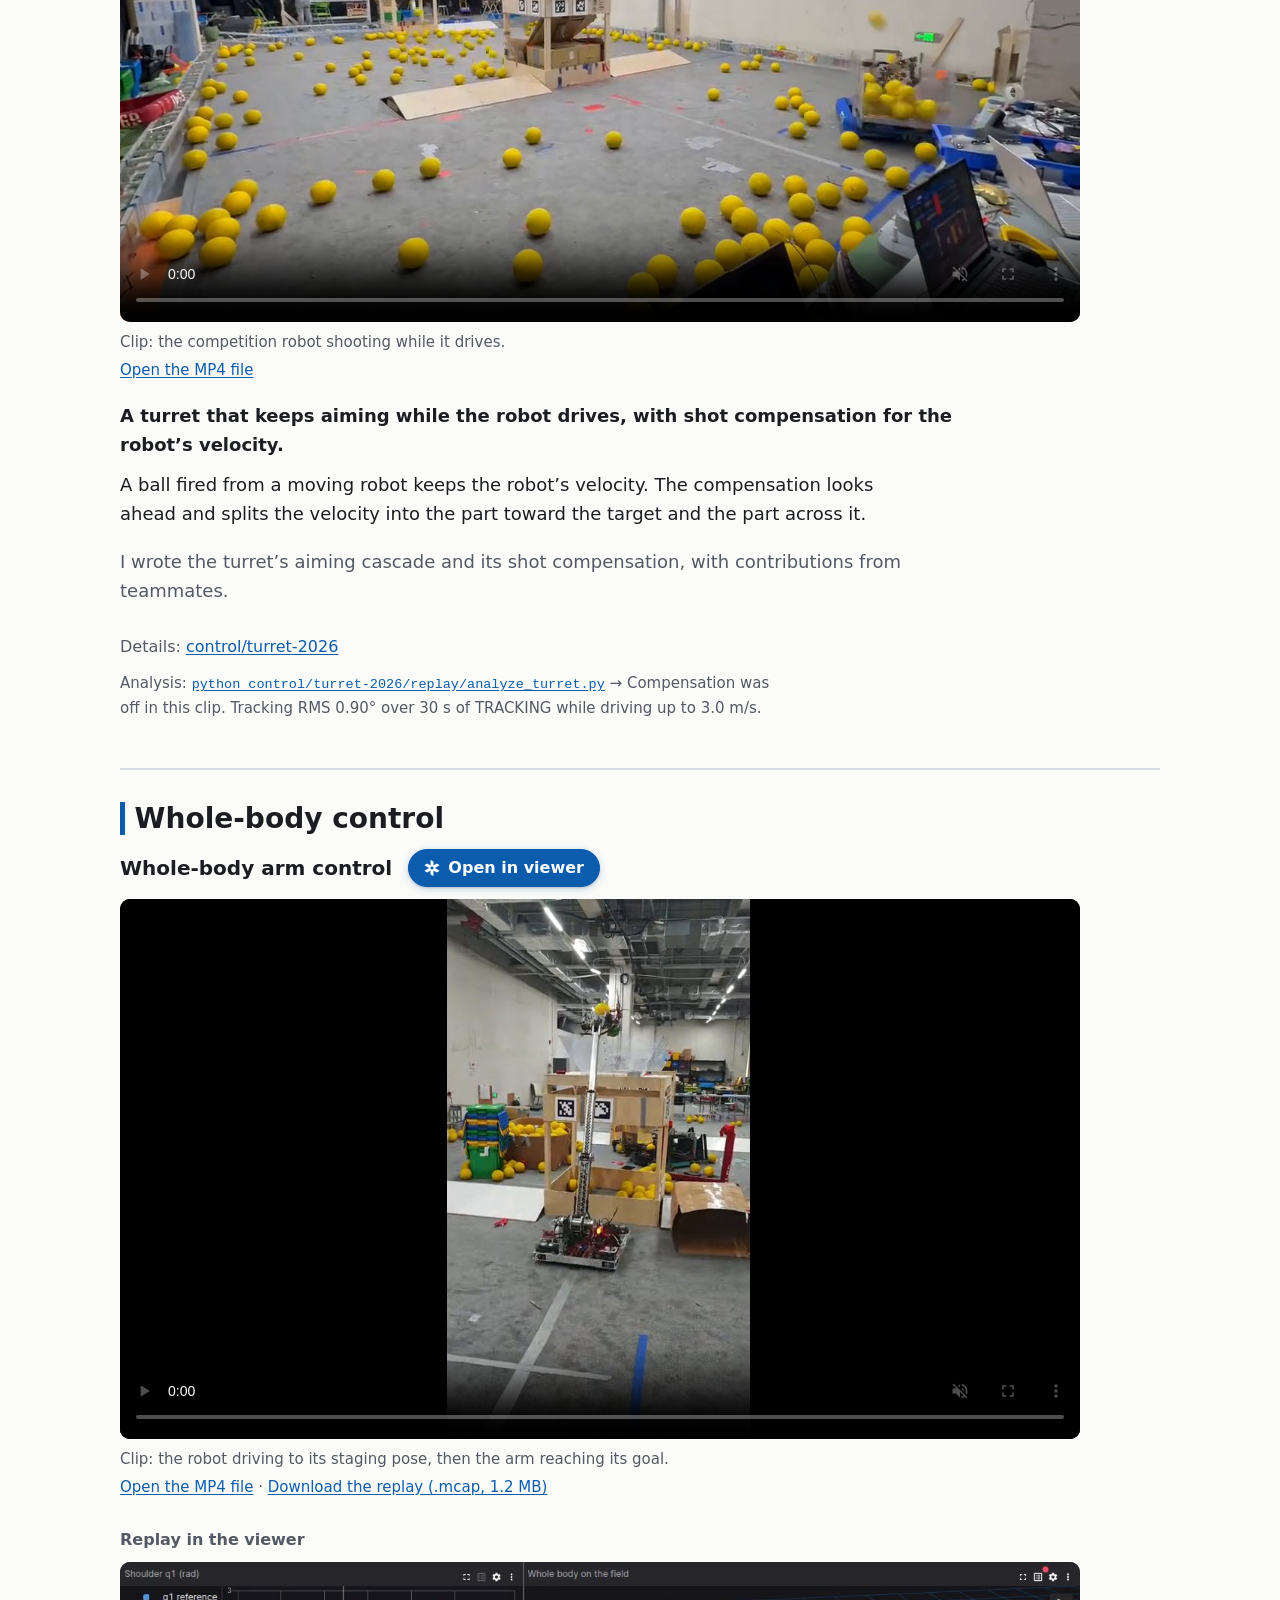
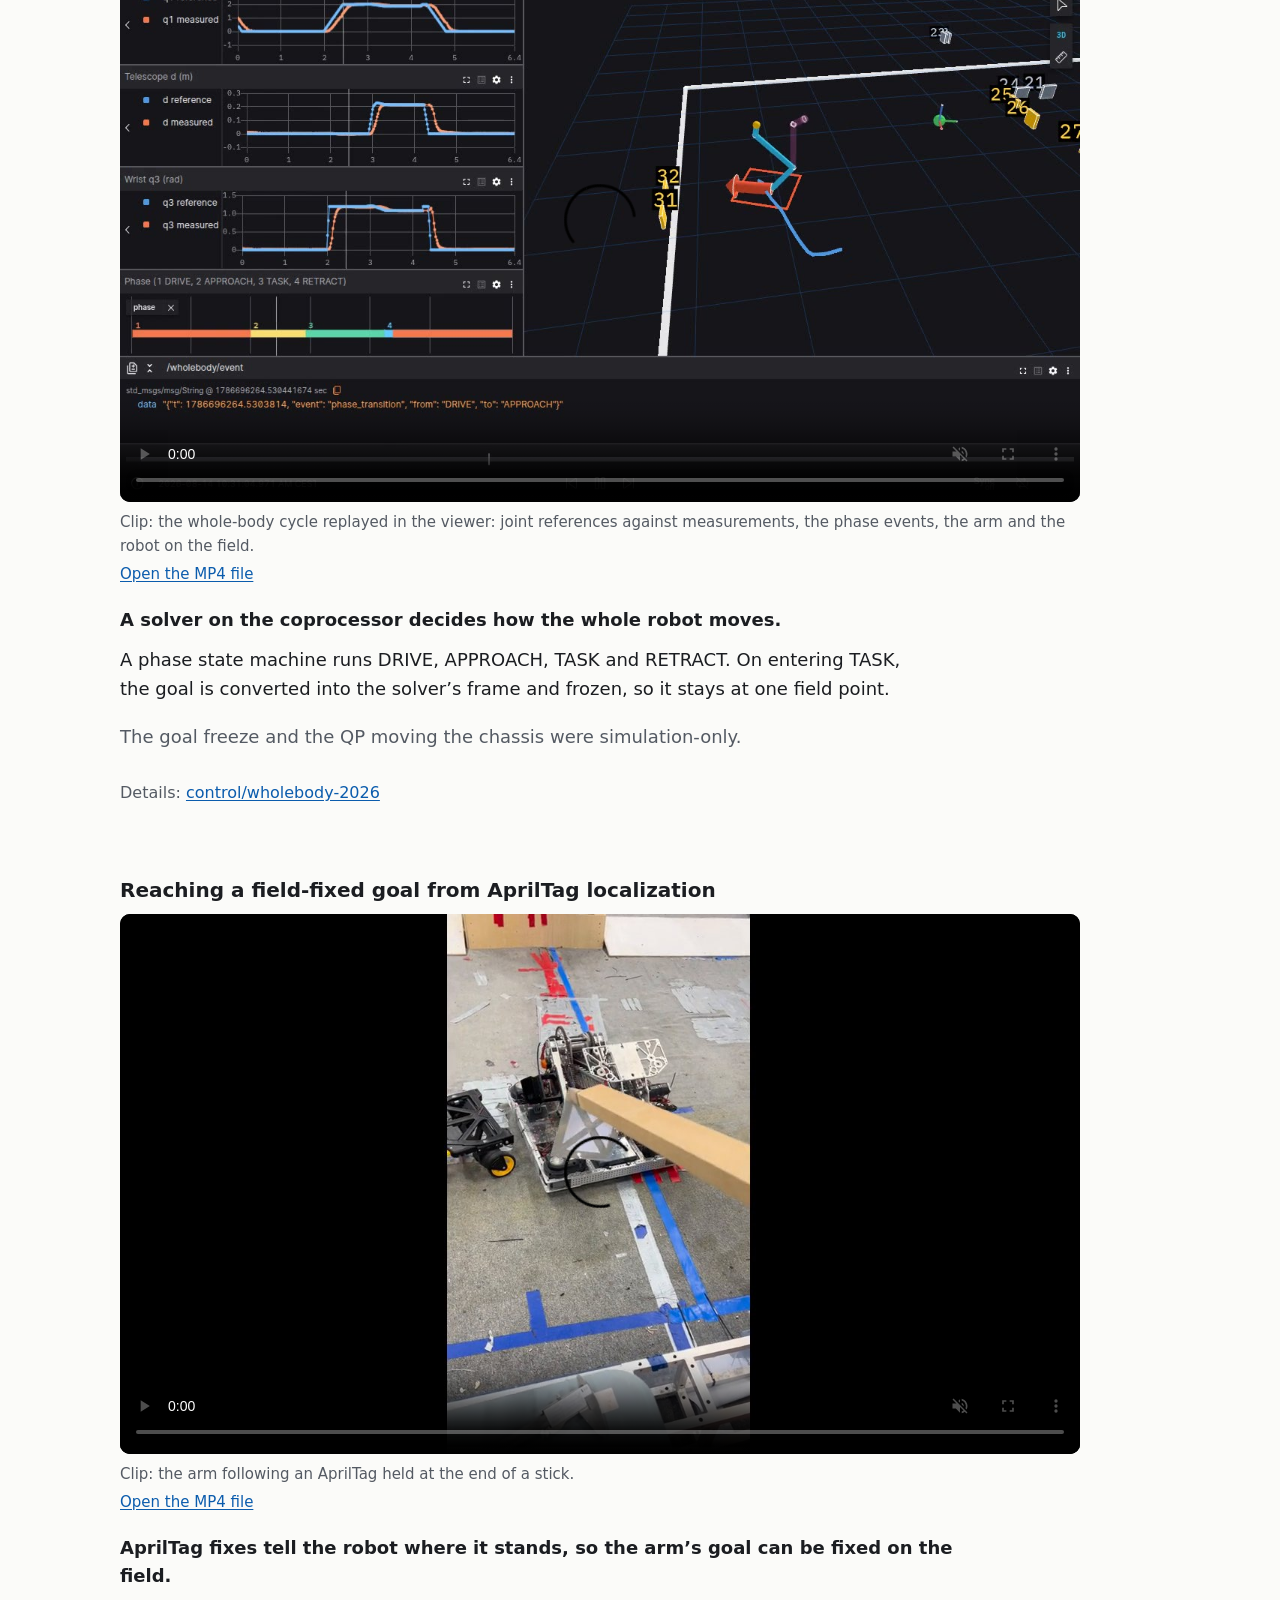
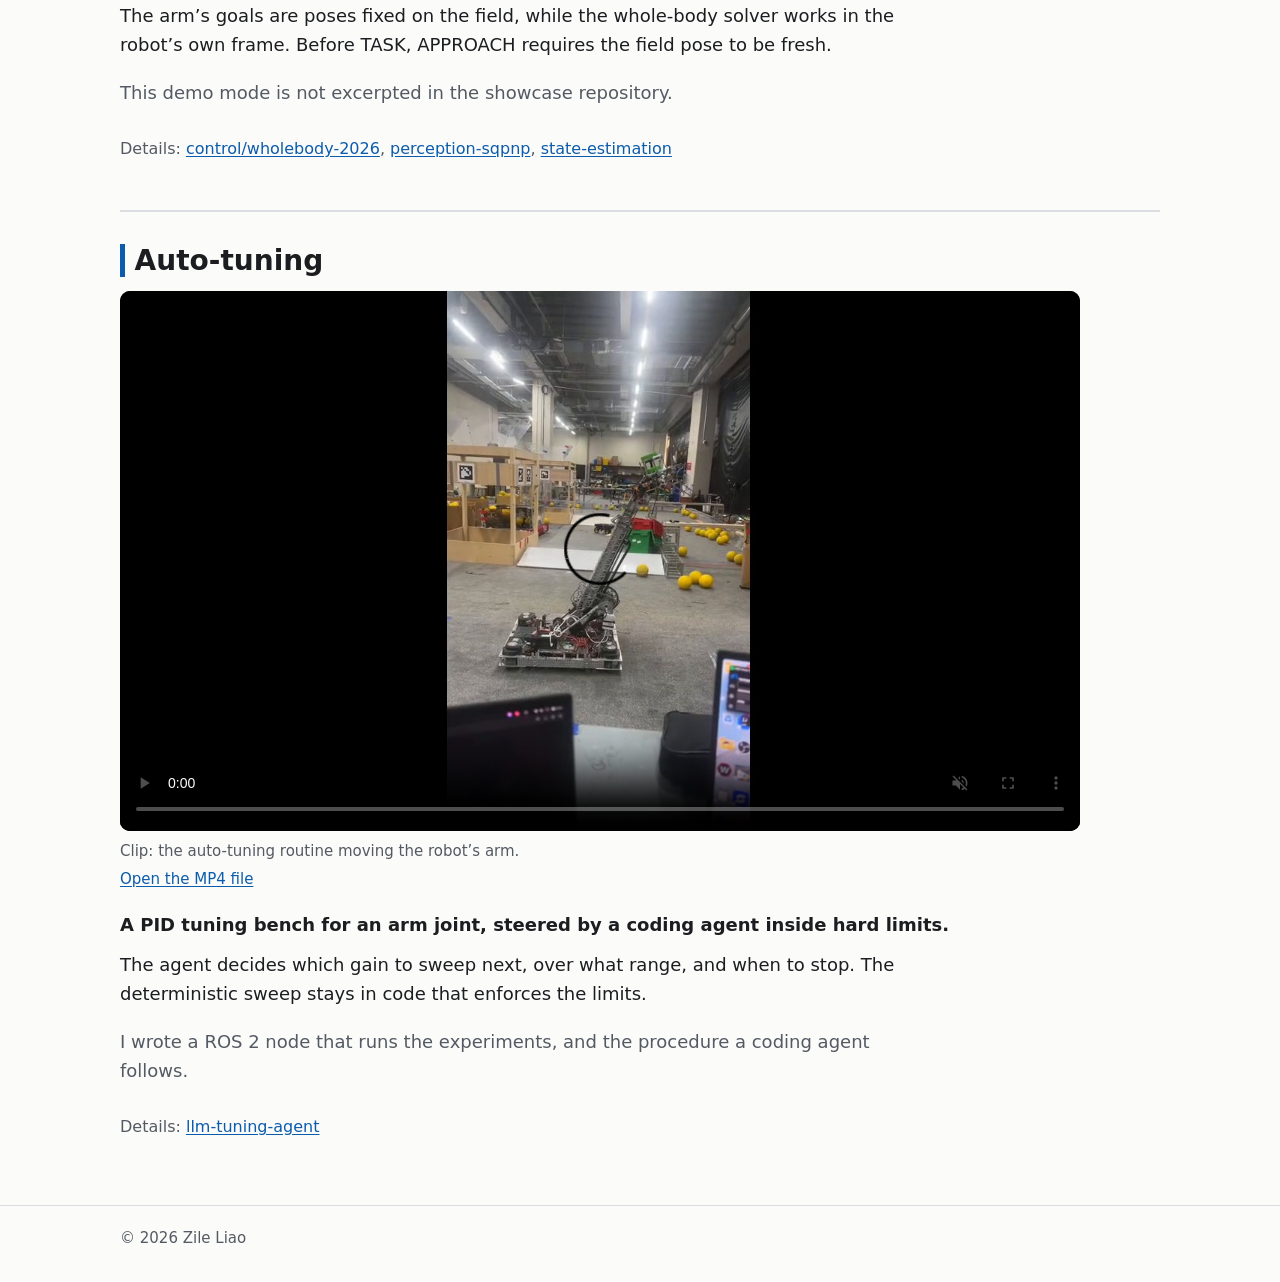
==== commit fa807f66: "Project showcase site" ====
--- a/index.html
+++ b/index.html
@@ -162,7 +162,7 @@
       </figure>
       <p class="lead">A PID tuning bench for an arm joint, steered by a coding agent inside hard limits.</p>
       <p>The agent decides which gain to sweep next, over what range, and when to stop. The deterministic sweep stays in code that enforces the limits.</p>
-      <p class="note">I wrote a ROS&nbsp;2 node that runs the experiments, and the procedure a coding agent (Claude Code) follows.</p>
+      <p class="note">I wrote a ROS&nbsp;2 node that runs the experiments, and the procedure a coding agent follows.</p>
       <p class="details">Details: <a href="https://github.com/Mai961/robotics-showcase/tree/main/llm-tuning-agent">llm-tuning-agent</a></p>
     </article>
   </section>
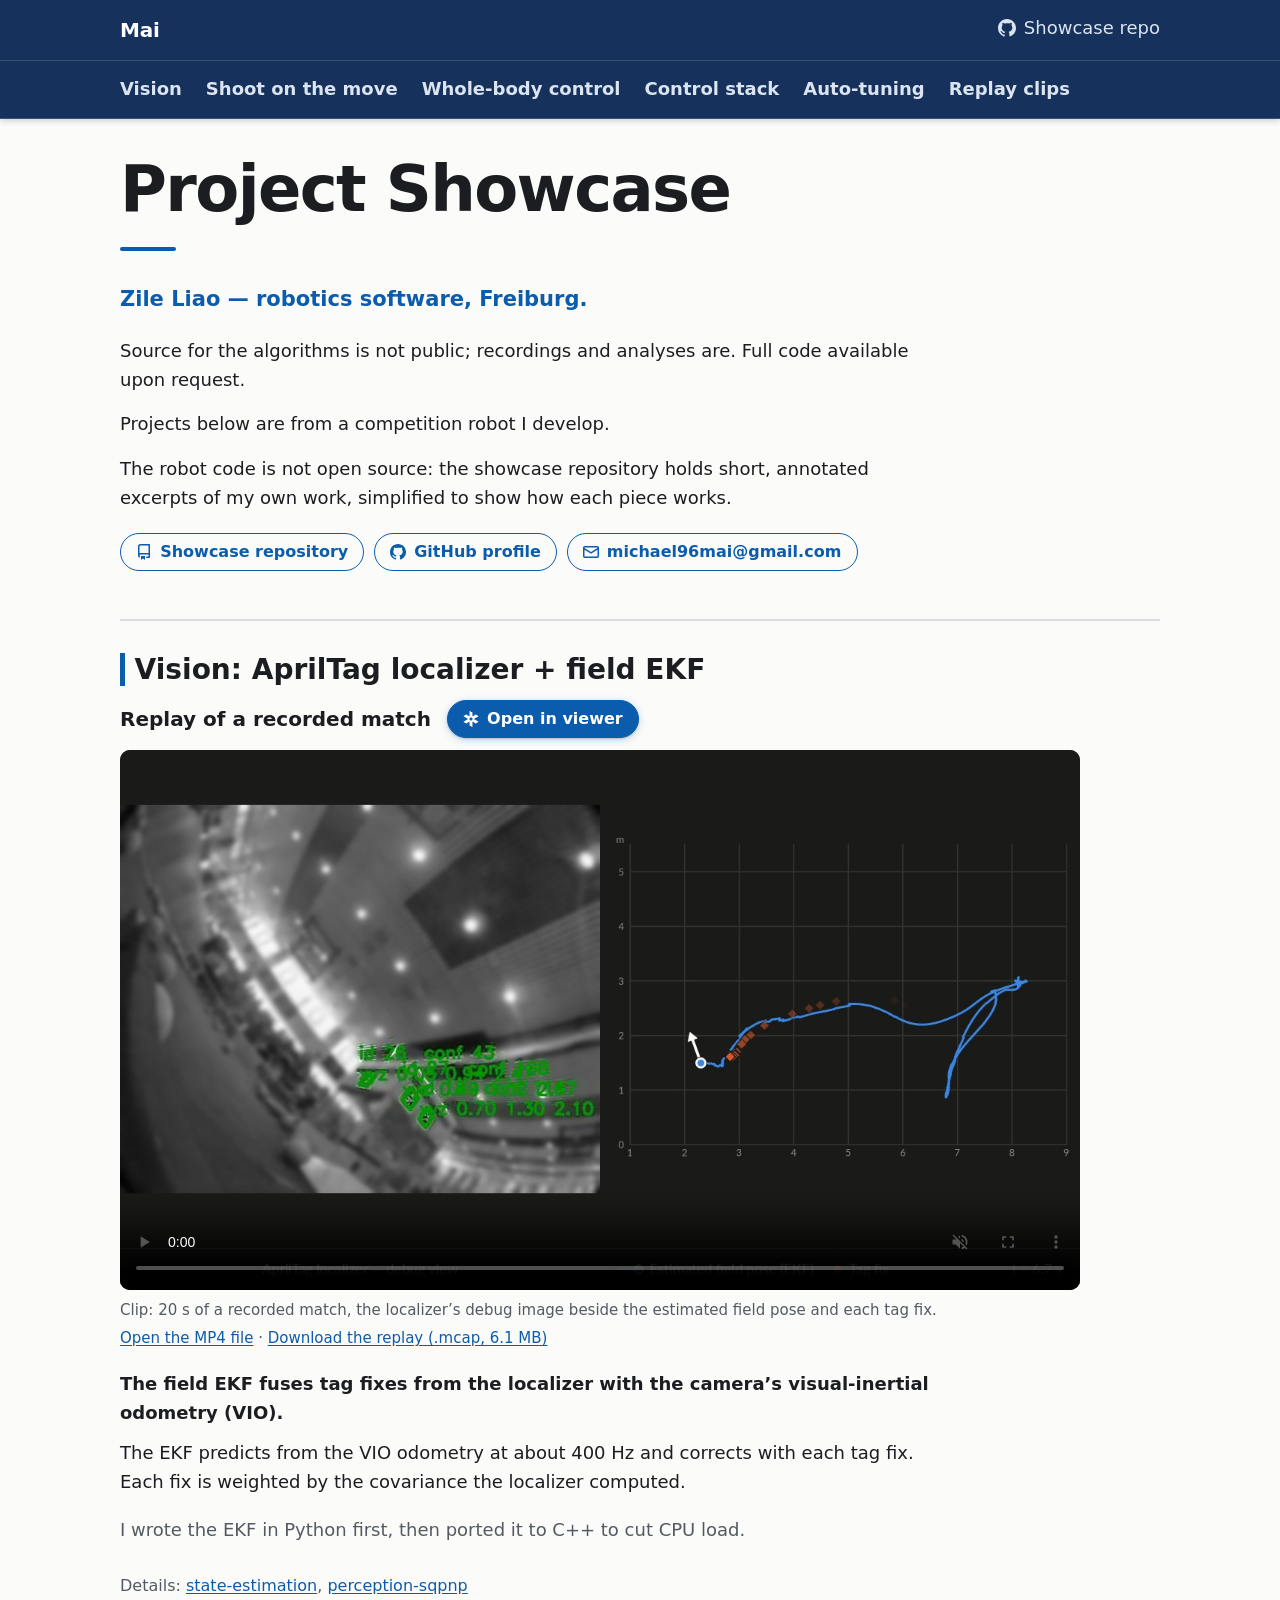
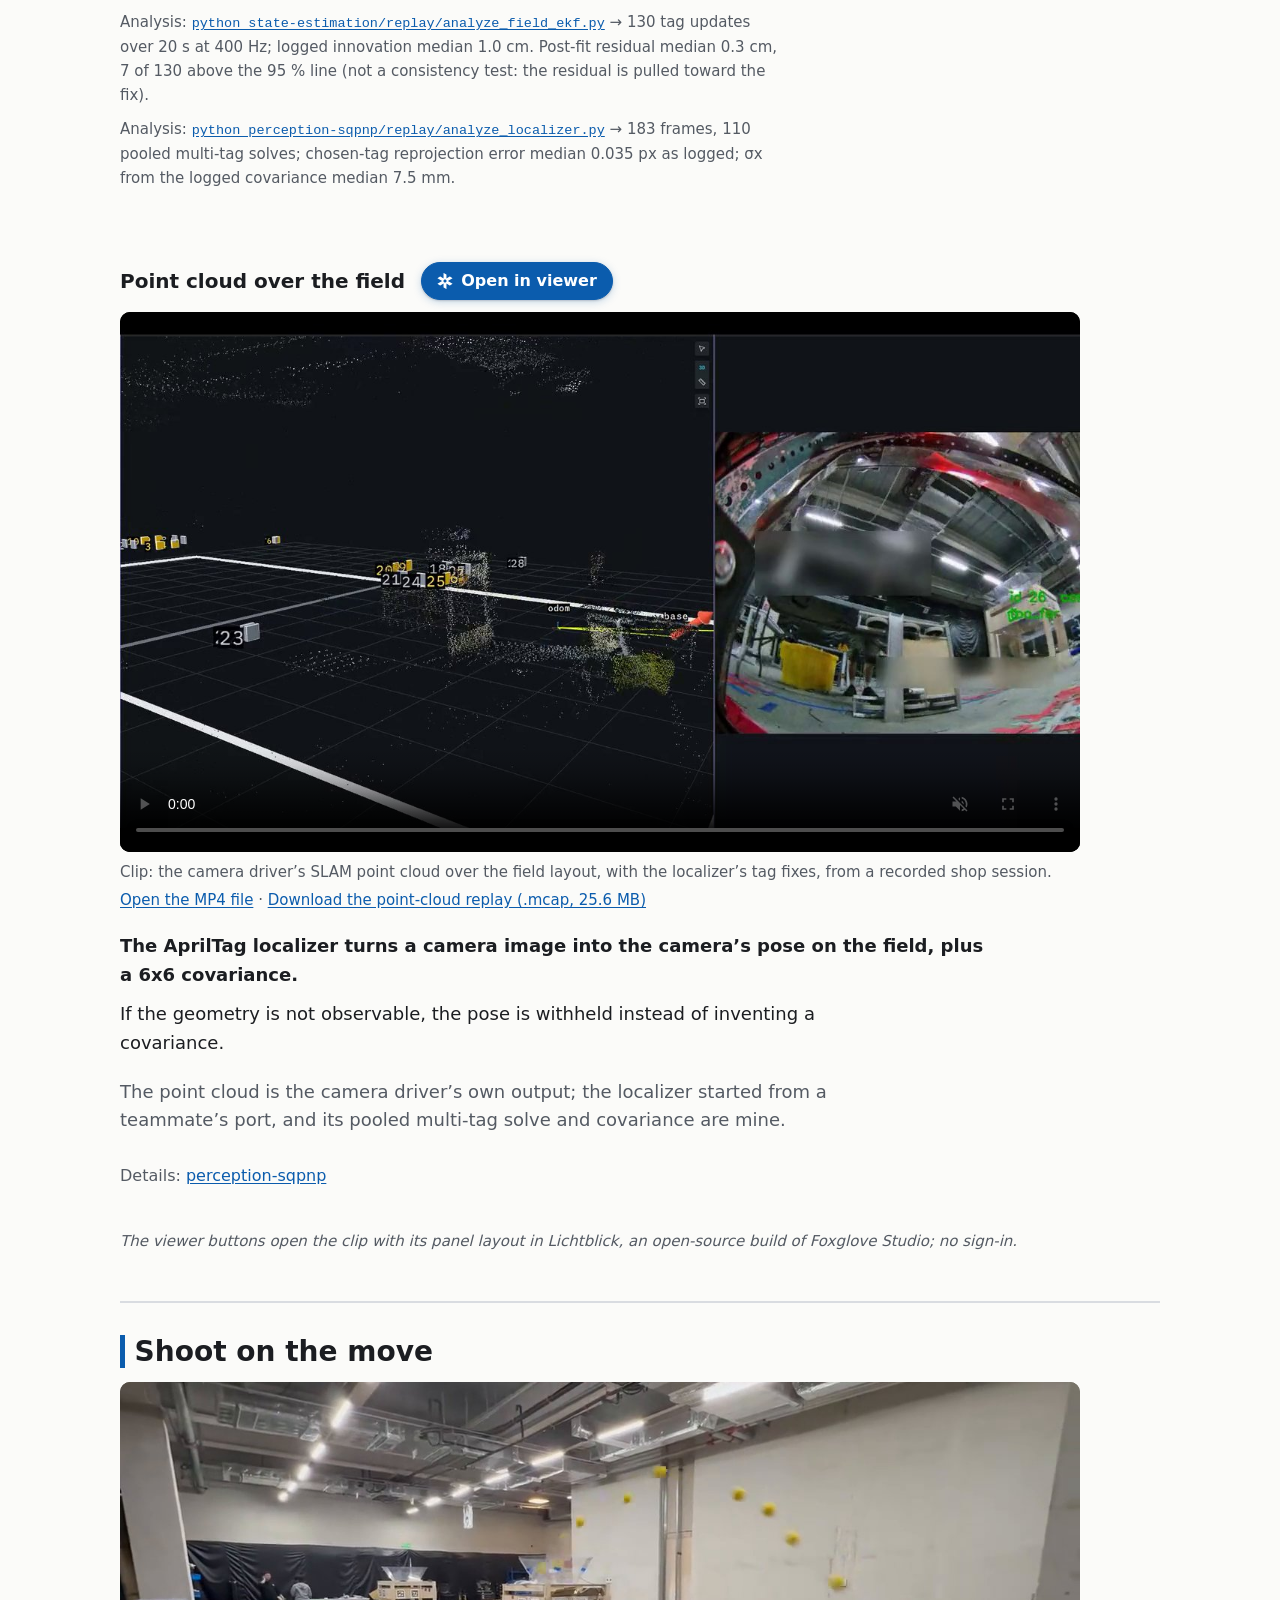
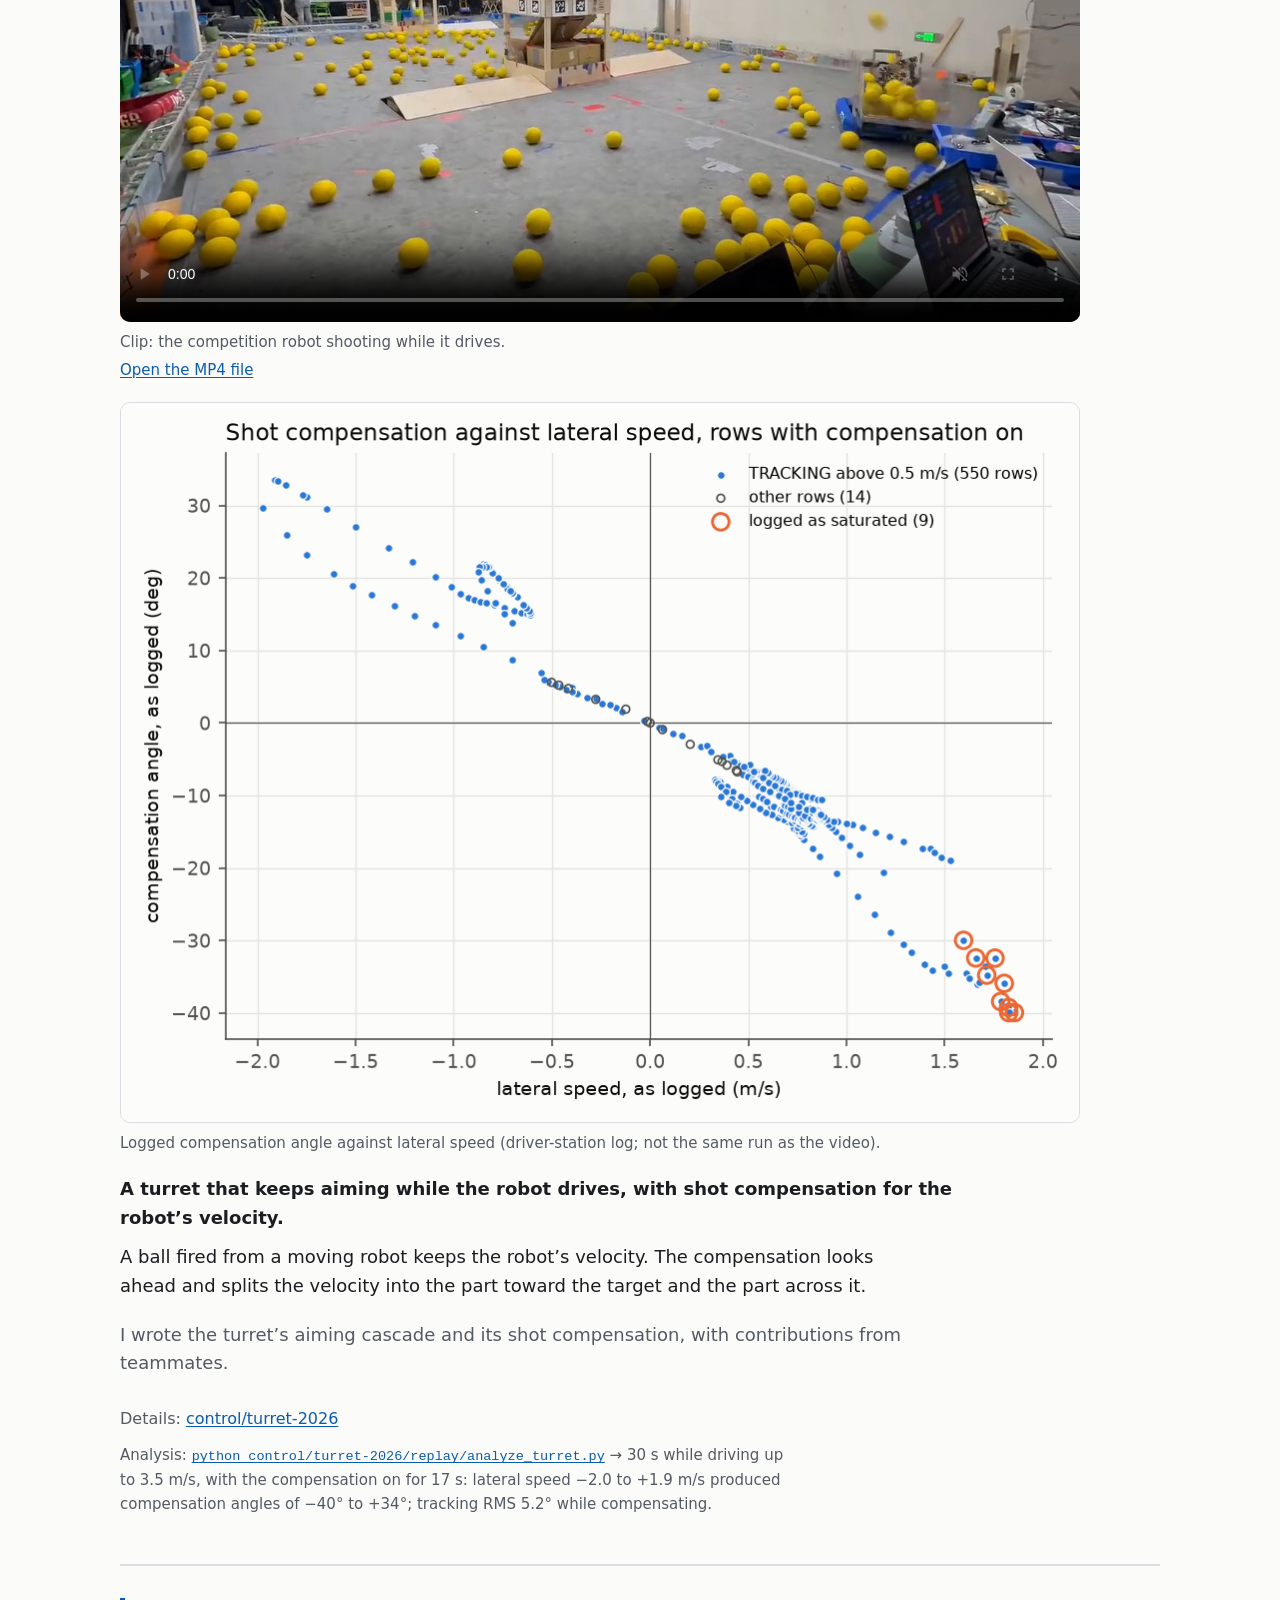
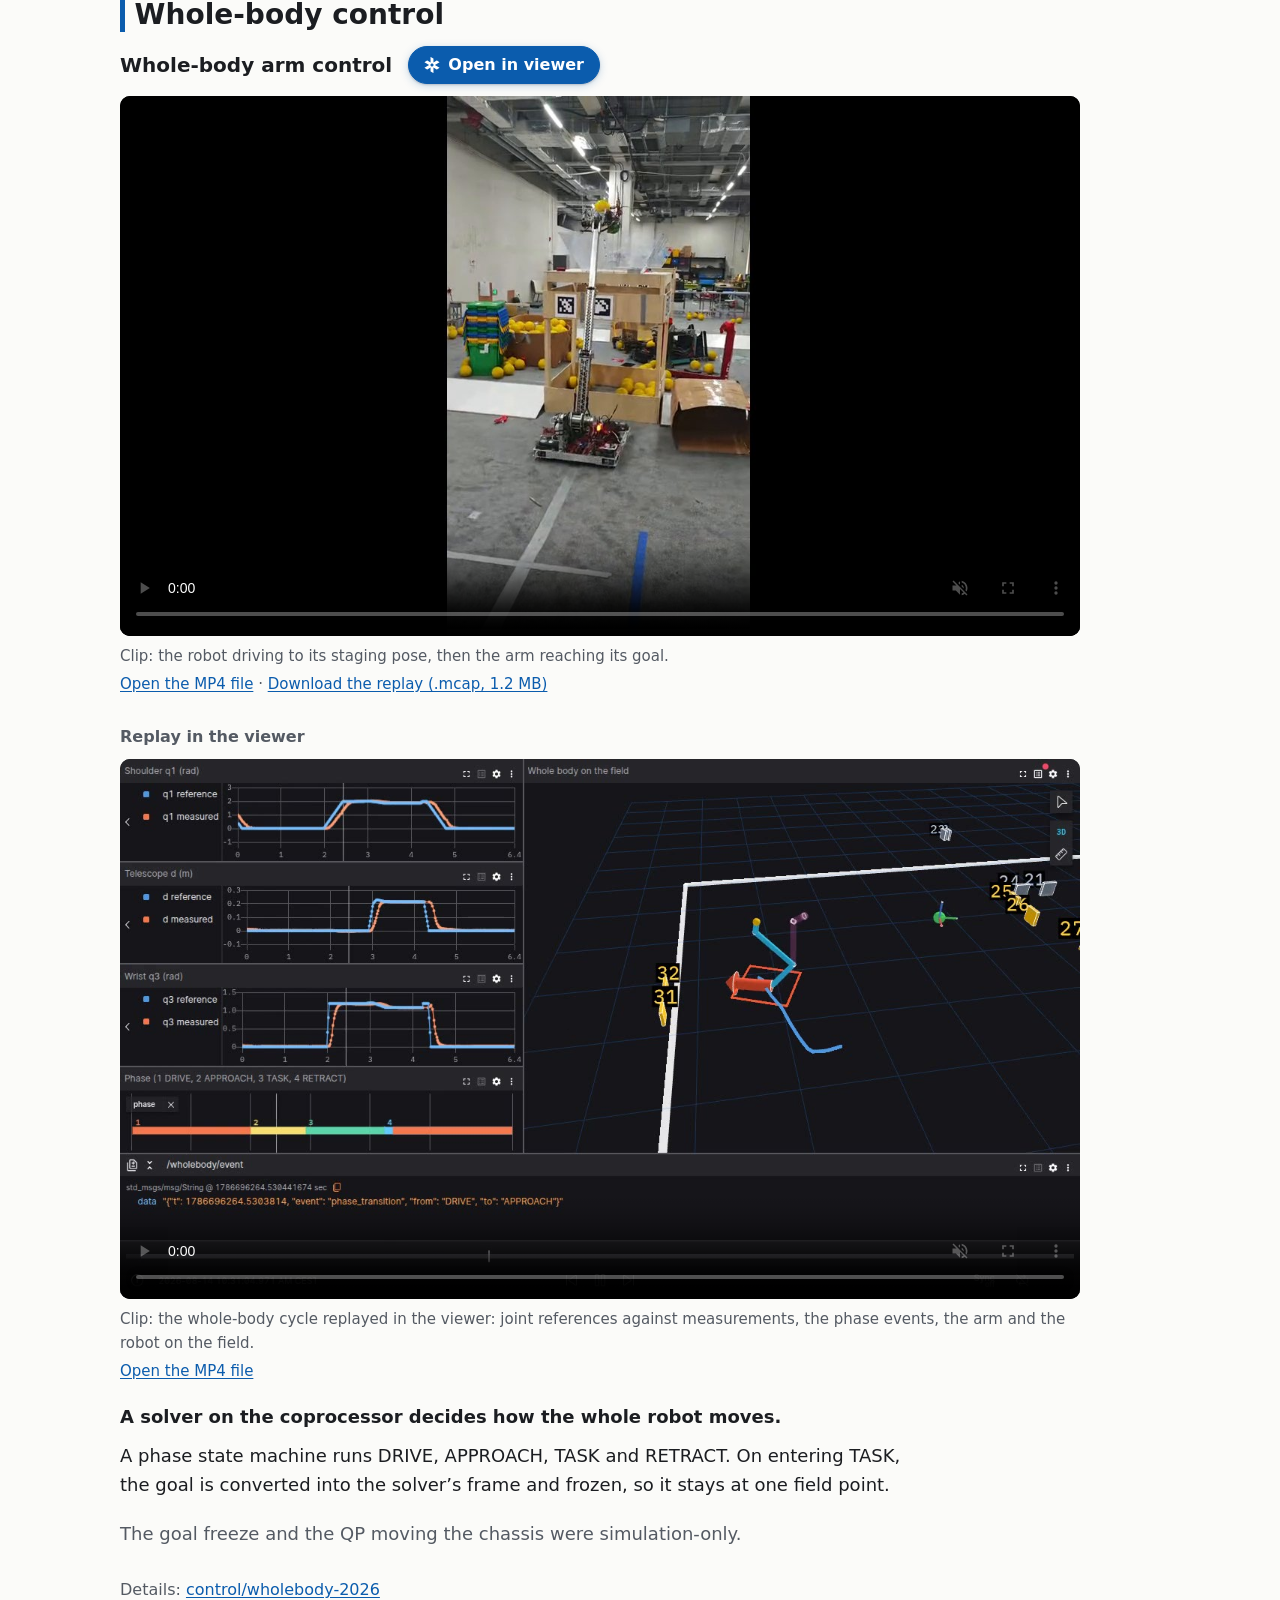
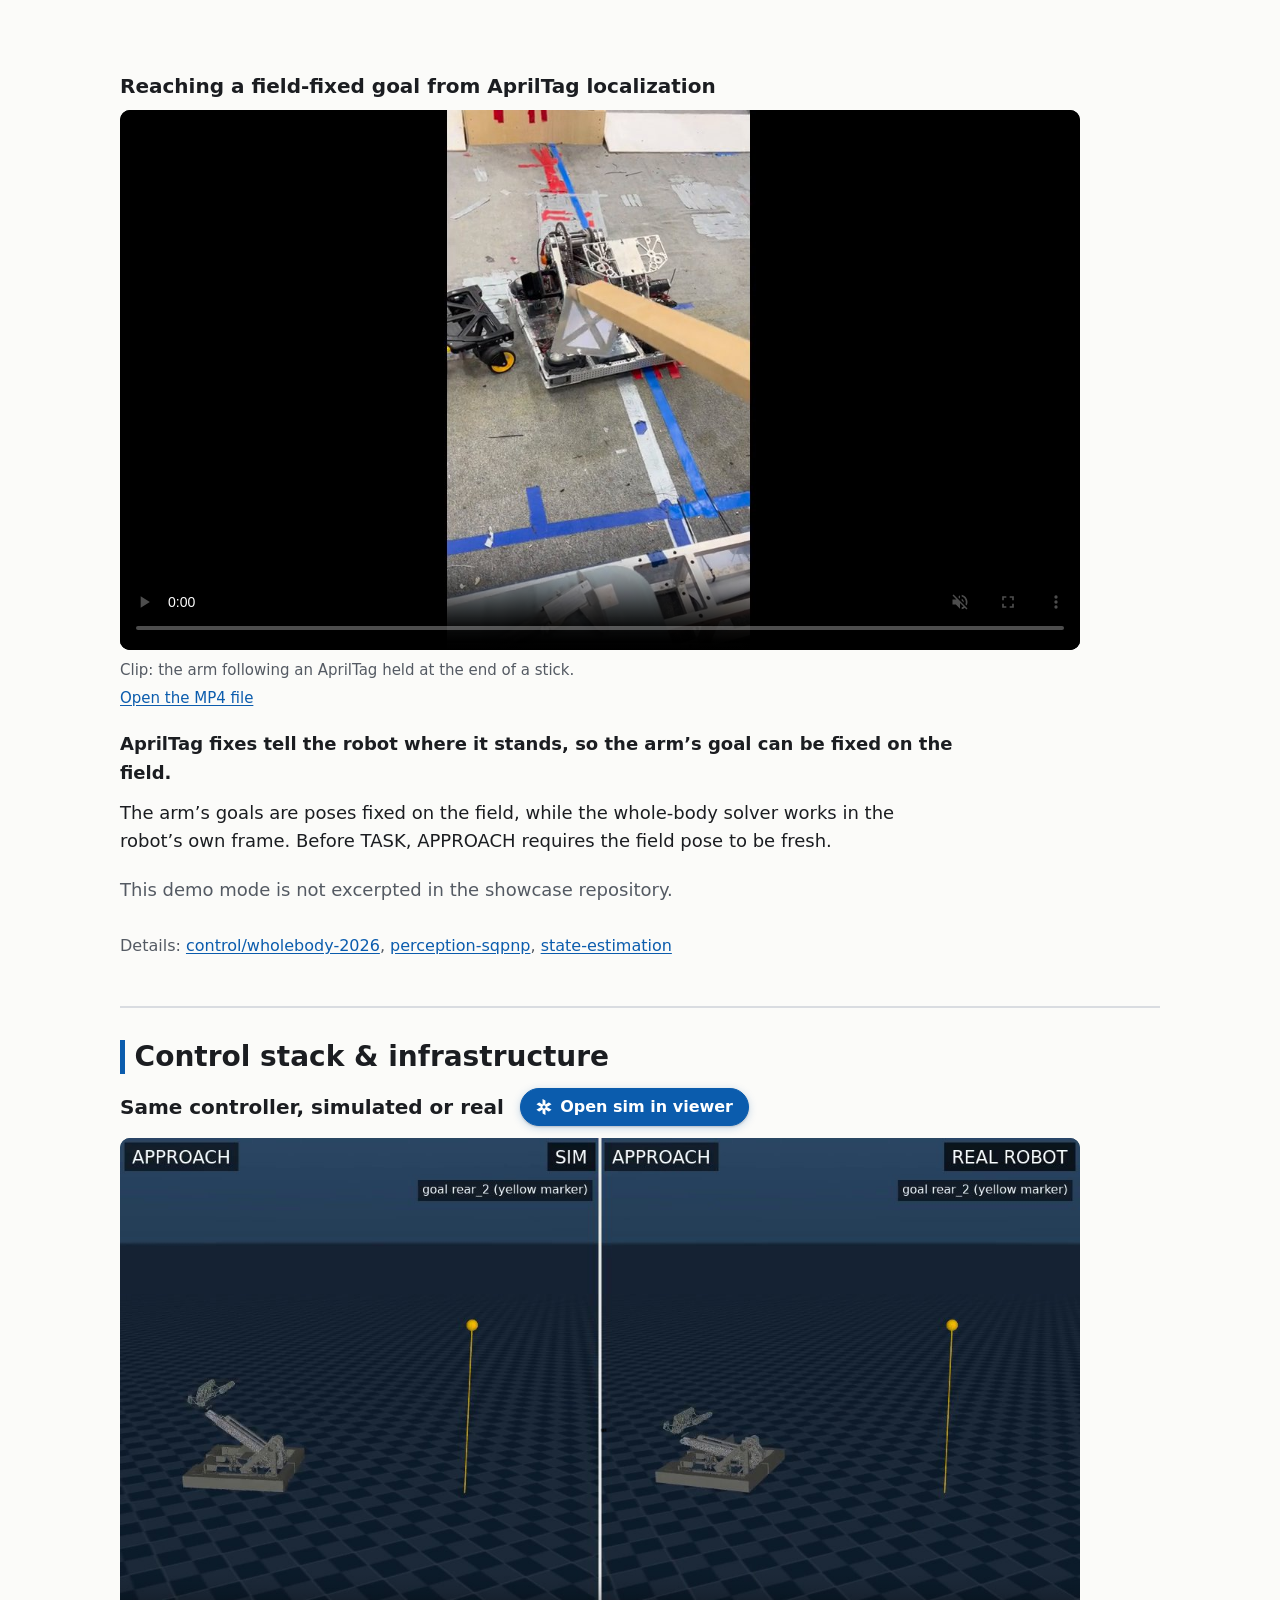
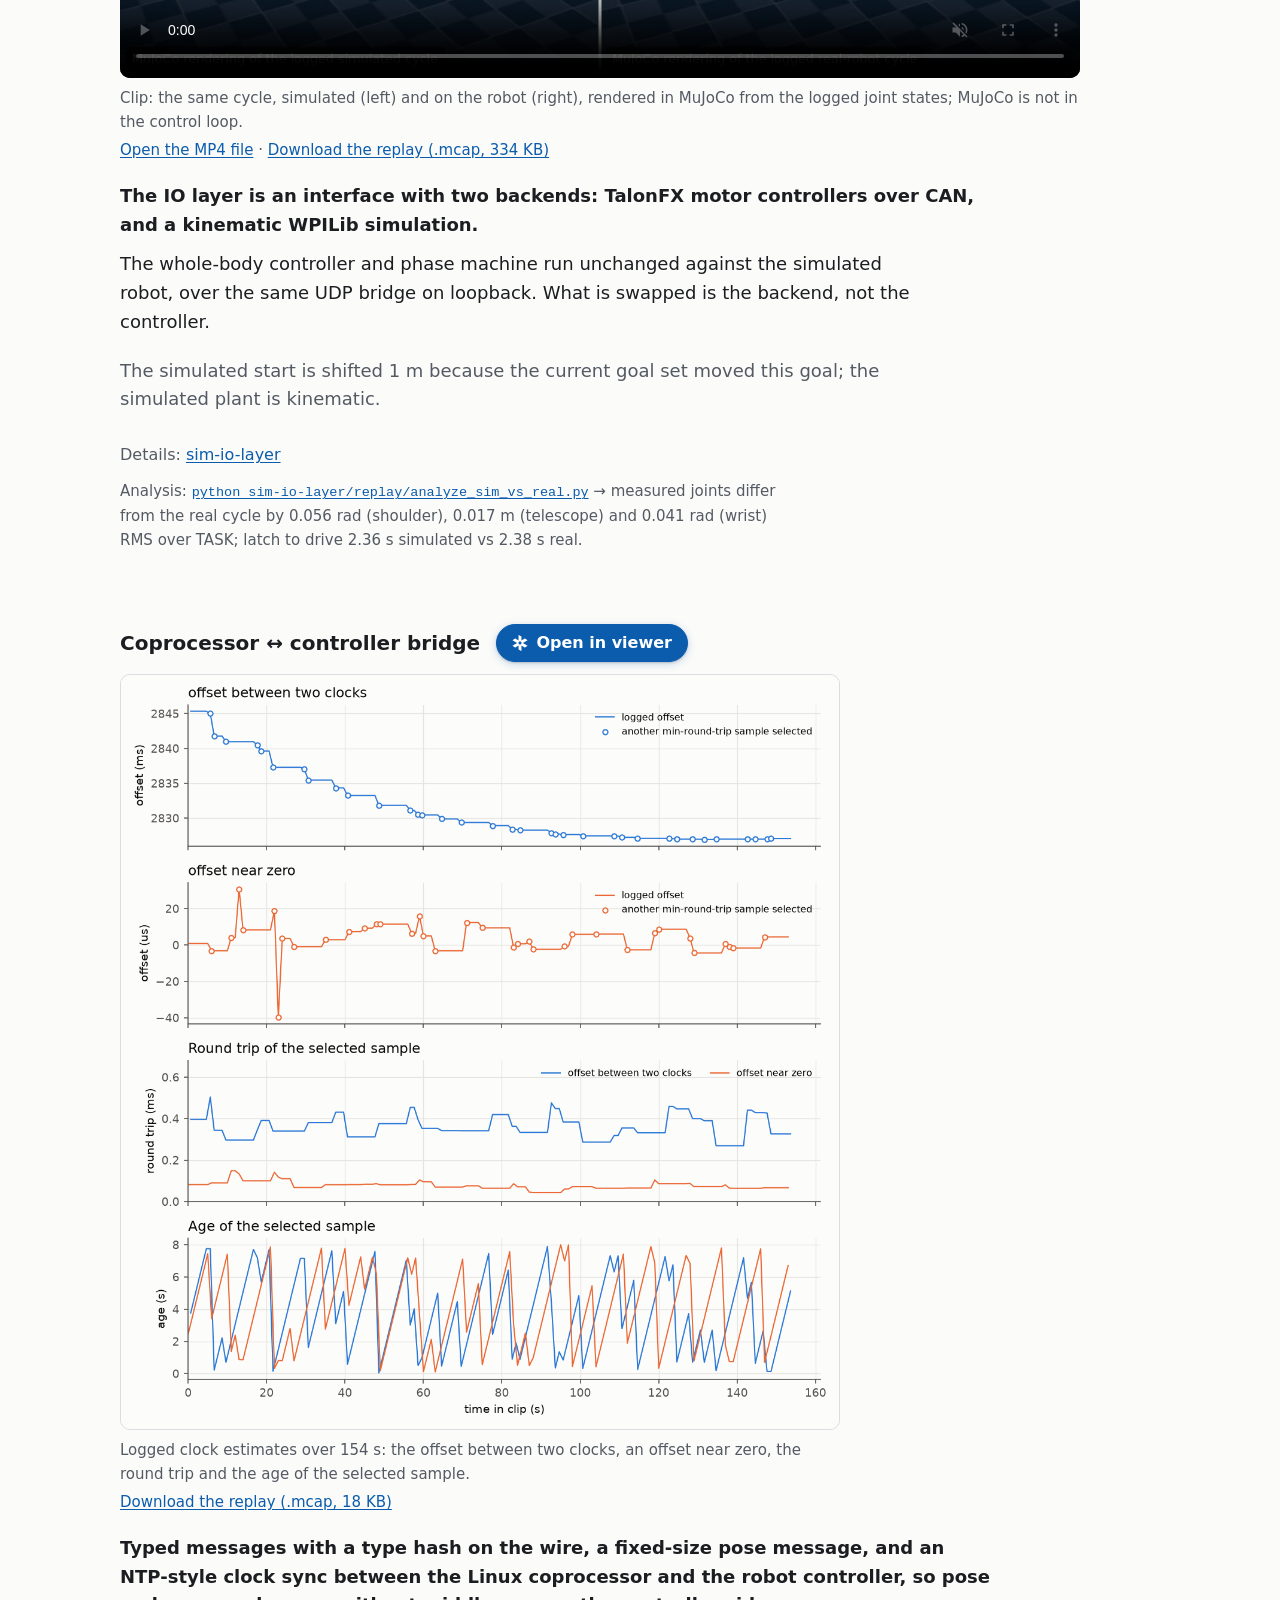
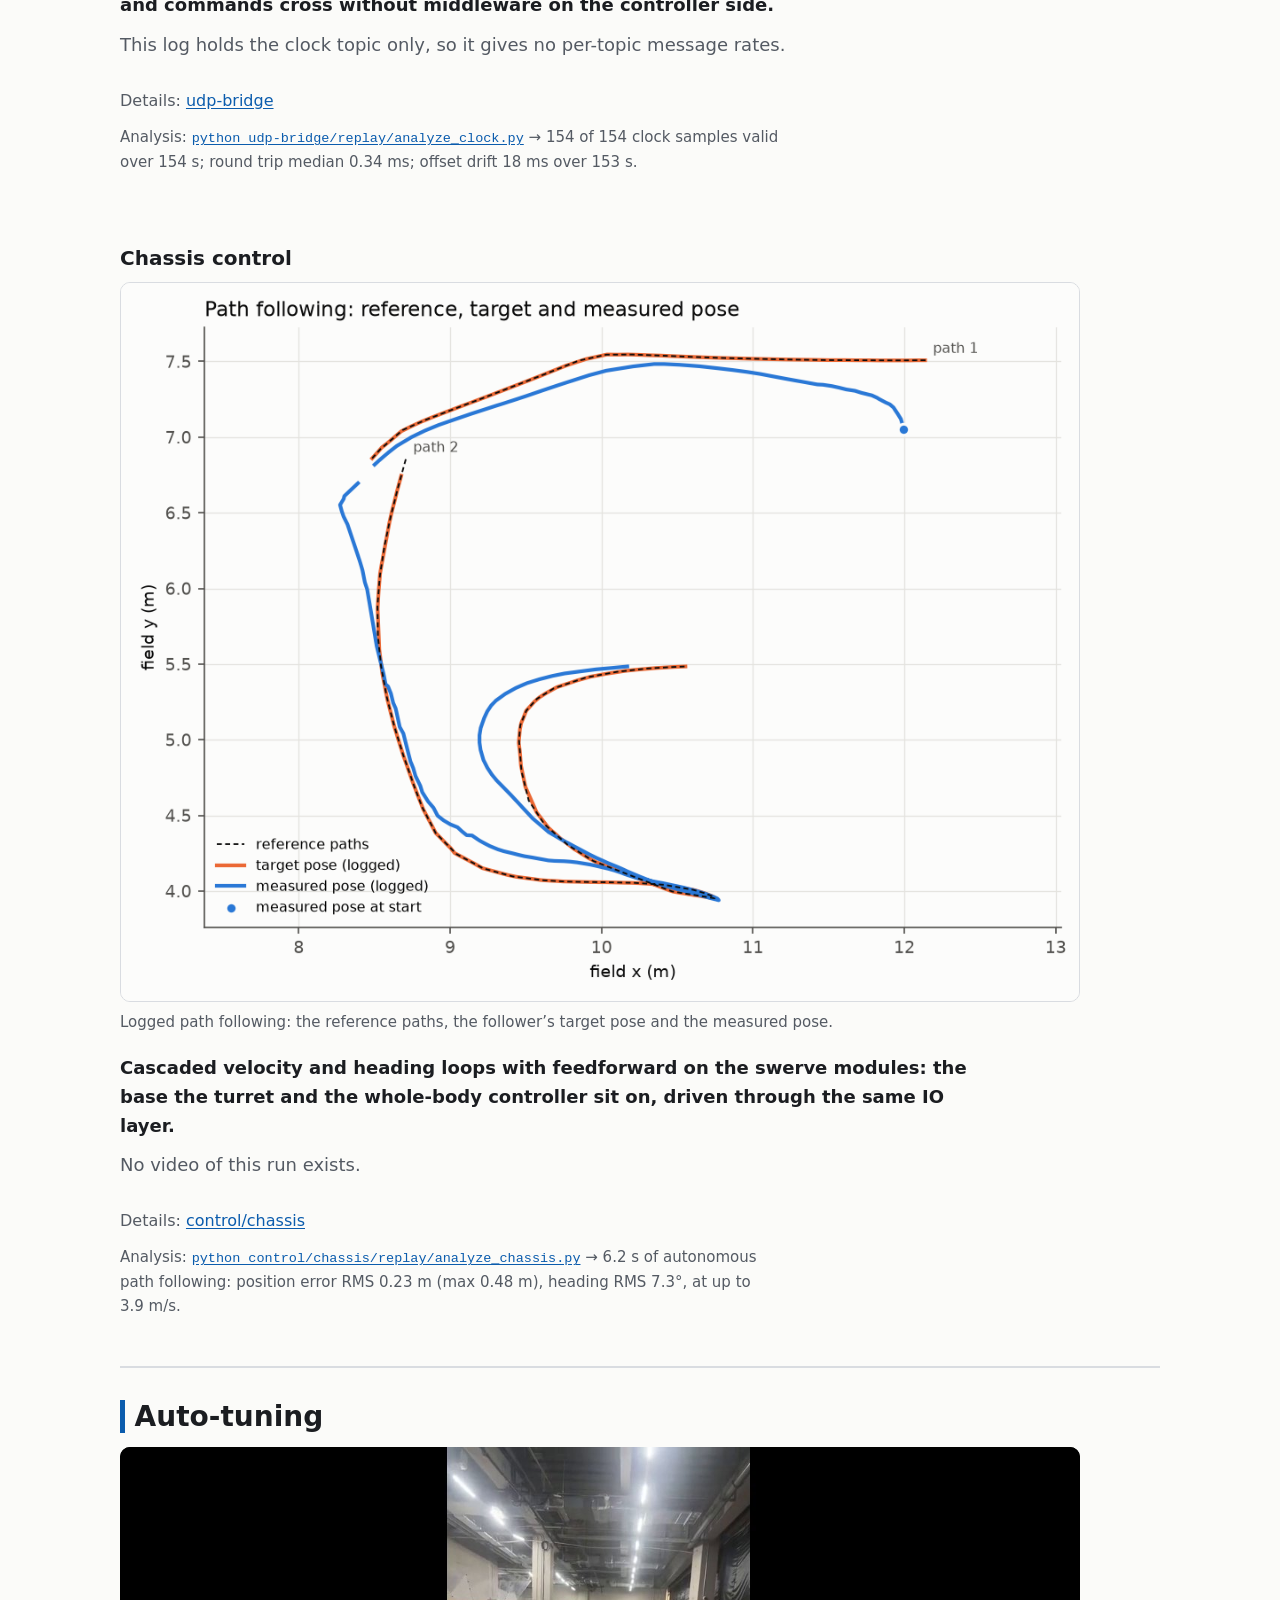
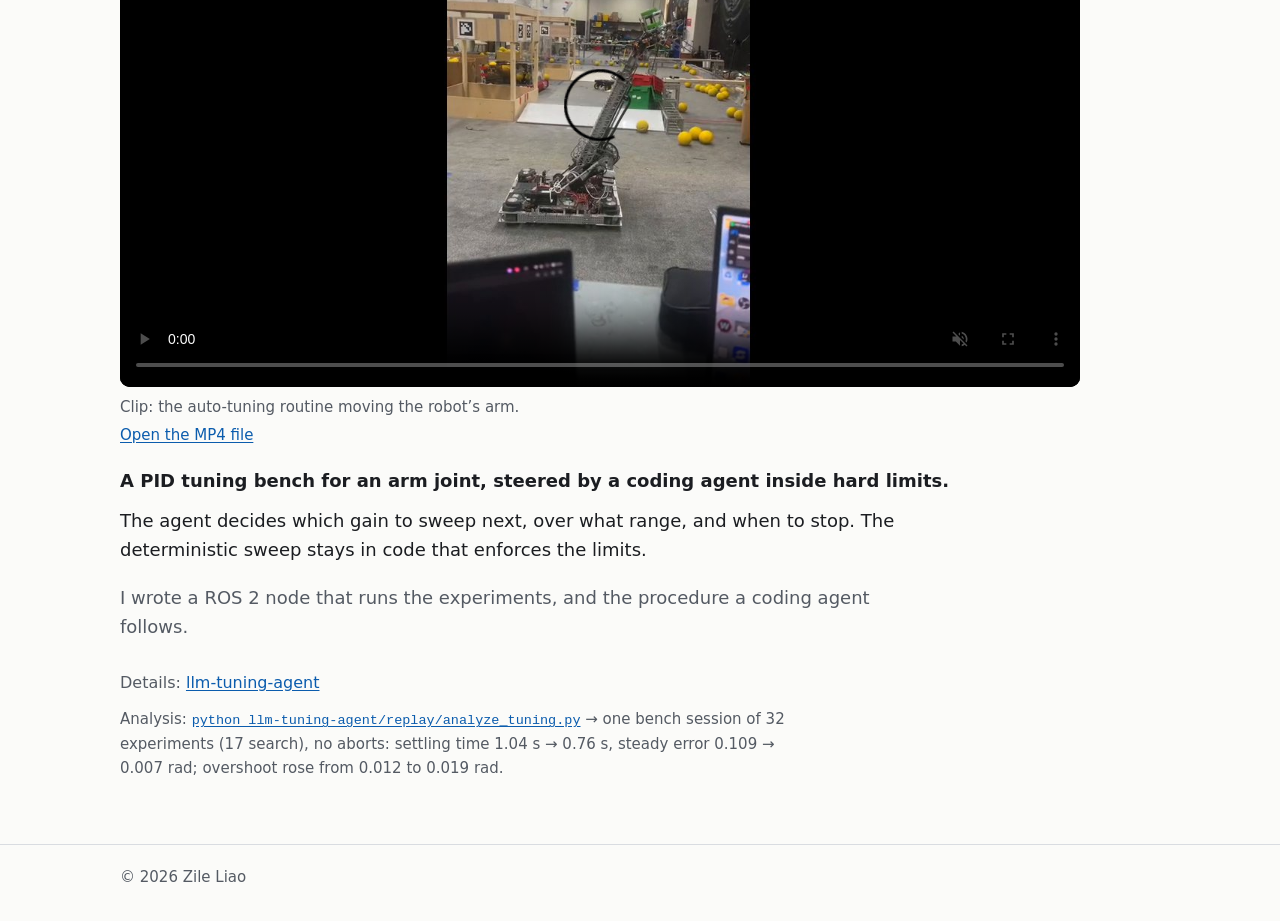
==== commit f3563944: "Site: control stack section; turret and tuning analysis lines New section "Control stack & infrastru" ====
--- a/index.html
+++ b/index.html
@@ -26,6 +26,7 @@
       <li><a href="#vision">Vision</a></li>
       <li><a href="#shoot-on-the-move">Shoot on the move</a></li>
       <li><a href="#whole-body-control">Whole-body control</a></li>
+      <li><a href="#control-stack">Control stack</a></li>
       <li><a href="#auto-tuning">Auto-tuning</a></li>
       <li><a href="replay/">Replay clips</a></li>
     </ul>
@@ -97,11 +98,15 @@
         </div>
         <figcaption><span id="cap-shoot-on-the-move">Clip: the competition robot shooting while it drives.</span><span class="clip-file"><a href="media/clips/shoot-on-the-move.mp4">Open the MP4 file</a></span></figcaption>
       </figure>
+      <figure class="clip figure">
+        <img src="media/figures/turret-compensation.png" width="960" height="720" loading="lazy" alt="Scatter plot of the logged compensation angle against the logged lateral speed: about +34 degrees at &#8722;2&nbsp;m/s, falling through zero to about &#8722;40 degrees at +1.9&nbsp;m/s, with nine saturated rows marked at the high end.">
+        <figcaption>Logged compensation angle against lateral speed (driver-station log; not the same run as the video).</figcaption>
+      </figure>
       <p class="lead">A turret that keeps aiming while the robot drives, with shot compensation for the robot&#8217;s velocity.</p>
       <p>A ball fired from a moving robot keeps the robot&#8217;s velocity. The compensation looks ahead and splits the velocity into the part toward the target and the part across it.</p>
       <p class="note">I wrote the turret&#8217;s aiming cascade and its shot compensation, with contributions from teammates.</p>
       <p class="details">Details: <a href="https://github.com/Mai961/robotics-showcase/tree/main/control/turret-2026">control/turret-2026</a></p>
-      <p class="replay">Analysis: <a href="https://github.com/Mai961/robotics-showcase/tree/main/control/turret-2026"><code>python control/turret-2026/replay/analyze_turret.py</code></a> &#8594; Compensation was off in this clip. Tracking RMS 0.90&#176; over 30&nbsp;s of TRACKING while driving up to 3.0&nbsp;m/s.</p>
+      <p class="replay">Analysis: <a href="https://github.com/Mai961/robotics-showcase/tree/main/control/turret-2026"><code>python control/turret-2026/replay/analyze_turret.py</code></a> &#8594; 30&nbsp;s while driving up to 3.5&nbsp;m/s, with the compensation on for 17&nbsp;s: lateral speed &#8722;2.0 to +1.9&nbsp;m/s produced compensation angles of &#8722;40&#176; to +34&#176;; tracking RMS 5.2&#176; while compensating.</p>
     </article>
   </section>
   <section id="whole-body-control" class="topic" aria-labelledby="whole-body-control-h">
@@ -149,6 +154,53 @@
       <p class="details">Details: <a href="https://github.com/Mai961/robotics-showcase/tree/main/control/wholebody-2026">control/wholebody-2026</a>, <a href="https://github.com/Mai961/robotics-showcase/tree/main/perception-sqpnp">perception-sqpnp</a>, <a href="https://github.com/Mai961/robotics-showcase/tree/main/state-estimation">state-estimation</a></p>
     </article>
   </section>
+  <section id="control-stack" class="topic" aria-labelledby="control-stack-h">
+    <h2 id="control-stack-h">Control stack &amp; infrastructure</h2>
+    <article class="showcase">
+      <div class="title-row">
+        <h3>Same controller, simulated or real</h3>
+        <a class="pill" href="https://replay-viewer-e62.pages.dev/?ds=remote-file&amp;ds.url=https%3A%2F%2Fpub-0f92a4b175d3420290d73d6c2242fb57.r2.dev%2Fsim-wholebody%2Fsim-cycle.mcap&amp;layoutUrl=https%3A%2F%2Fpub-0f92a4b175d3420290d73d6c2242fb57.r2.dev%2Fsim-wholebody%2Ffoxglove-layout.json" target="_blank" rel="noopener"><svg class="icon" viewBox="0 0 1280 1344.4323" width="16" height="16" aria-hidden="true" focusable="false"><path d="M1275.2846,430.6826l-221.6322-127.9823c-5.8367-3.3704-13.0283-3.3707-18.8653-.0007l-272.1716,157.1378V145.5971c0-6.7392-3.5952-12.9665-9.4314-16.3364L531.5322,1.2779c-6.288-3.6307-14.1484.9072-14.1484,8.1682l-.0011,450.3913-272.145-157.1234c-5.8365-3.3697-13.0272-3.3698-18.8638-.0002L4.7171,430.6819c-6.2881,3.6303-6.2882,12.7064-.0002,16.3368l390.0495,225.1958L4.716,897.4109c-6.2879,3.6303-6.288,12.706-.0003,16.3366l221.6419,127.9757c5.8366,3.3701,13.0278,3.3702,18.8646.0004l272.1606-157.1312v314.284c0,6.7402,3.5962,12.9682,9.4337,16.3377l221.6518,127.9411c6.288,3.6295,14.1472-.9085,14.1472-8.1688v-450.3939l272.1583,157.1312c5.8367,3.3699,13.0279,3.3697,18.8646-.0003l221.644-127.9752c6.2878-3.6305,6.2877-12.7063-.0002-16.3366l-390.0503-225.1963,390.0522-225.1962c6.2877-3.6302,6.2881-12.7057.0006-16.3364ZM762.6155,743.0071l-122.6164,70.7926-122.6164-70.7926v-141.5846l122.6164-70.7926,122.6164,70.7926v141.5846Z"/></svg><span>Open sim in viewer</span></a>
+      </div>
+      <figure class="clip">
+        <div class="media frame" style="background-image: url(media/posters/sim-vs-real.jpg), url(media/posters/placeholder.svg)">
+          <video controls muted loop playsinline preload="none" poster="media/posters/sim-vs-real.jpg" aria-labelledby="cap-sim-vs-real">
+            <source src="media/clips/sim-vs-real.mp4" type="video/mp4">
+          </video>
+        </div>
+        <figcaption><span id="cap-sim-vs-real">Clip: the same cycle, simulated (left) and on the robot (right), rendered in MuJoCo from the logged joint states; MuJoCo is not in the control loop.</span><span class="clip-file"><a href="media/clips/sim-vs-real.mp4">Open the MP4 file</a> &#183; <a href="replay/sim-wholebody/sim-cycle.mcap" download>Download the replay (.mcap, 334&nbsp;KB)</a></span></figcaption>
+      </figure>
+      <p class="lead">The IO layer is an interface with two backends: TalonFX motor controllers over CAN, and a kinematic WPILib simulation.</p>
+      <p>The whole-body controller and phase machine run unchanged against the simulated robot, over the same UDP bridge on loopback. What is swapped is the backend, not the controller.</p>
+      <p class="note">The simulated start is shifted 1&nbsp;m because the current goal set moved this goal; the simulated plant is kinematic.</p>
+      <p class="details">Details: <a href="https://github.com/Mai961/robotics-showcase/tree/main/sim-io-layer">sim-io-layer</a></p>
+      <p class="replay">Analysis: <a href="https://github.com/Mai961/robotics-showcase/tree/main/sim-io-layer"><code>python sim-io-layer/replay/analyze_sim_vs_real.py</code></a> &#8594; measured joints differ from the real cycle by 0.056&nbsp;rad (shoulder), 0.017&nbsp;m (telescope) and 0.041&nbsp;rad (wrist) RMS over TASK; latch to drive 2.36&nbsp;s simulated vs 2.38&nbsp;s real.</p>
+    </article>
+    <article class="showcase">
+      <div class="title-row">
+        <h3>Coprocessor &#8596; controller bridge</h3>
+        <a class="pill" href="https://replay-viewer-e62.pages.dev/?ds=remote-file&amp;ds.url=https%3A%2F%2Fpub-0f92a4b175d3420290d73d6c2242fb57.r2.dev%2Fudp-bridge%2Fclock-sync-154s.mcap&amp;layoutUrl=https%3A%2F%2Fpub-0f92a4b175d3420290d73d6c2242fb57.r2.dev%2Fudp-bridge%2Ffoxglove-layout.json" target="_blank" rel="noopener"><svg class="icon" viewBox="0 0 1280 1344.4323" width="16" height="16" aria-hidden="true" focusable="false"><path d="M1275.2846,430.6826l-221.6322-127.9823c-5.8367-3.3704-13.0283-3.3707-18.8653-.0007l-272.1716,157.1378V145.5971c0-6.7392-3.5952-12.9665-9.4314-16.3364L531.5322,1.2779c-6.288-3.6307-14.1484.9072-14.1484,8.1682l-.0011,450.3913-272.145-157.1234c-5.8365-3.3697-13.0272-3.3698-18.8638-.0002L4.7171,430.6819c-6.2881,3.6303-6.2882,12.7064-.0002,16.3368l390.0495,225.1958L4.716,897.4109c-6.2879,3.6303-6.288,12.706-.0003,16.3366l221.6419,127.9757c5.8366,3.3701,13.0278,3.3702,18.8646.0004l272.1606-157.1312v314.284c0,6.7402,3.5962,12.9682,9.4337,16.3377l221.6518,127.9411c6.288,3.6295,14.1472-.9085,14.1472-8.1688v-450.3939l272.1583,157.1312c5.8367,3.3699,13.0279,3.3697,18.8646-.0003l221.644-127.9752c6.2878-3.6305,6.2877-12.7063-.0002-16.3366l-390.0503-225.1963,390.0522-225.1962c6.2877-3.6302,6.2881-12.7057.0006-16.3364ZM762.6155,743.0071l-122.6164,70.7926-122.6164-70.7926v-141.5846l122.6164-70.7926,122.6164,70.7926v141.5846Z"/></svg><span>Open in viewer</span></a>
+      </div>
+      <figure class="clip figure figure-tall">
+        <img src="media/figures/clock-sync.png" width="1200" height="1260" loading="lazy" alt="Four plots over 154&nbsp;s: an offset of about 2.84&nbsp;s between two clocks, drifting down by 18&nbsp;ms; a second offset within 40 microseconds of zero; round trips below 0.6&nbsp;ms; and the age of the selected sample, rising to about 8&nbsp;s and dropping back.">
+        <figcaption>Logged clock estimates over 154&nbsp;s: the offset between two clocks, an offset near zero, the round trip and the age of the selected sample.<span class="clip-file"><a href="replay/udp-bridge/clock-sync-154s.mcap" download>Download the replay (.mcap, 18&nbsp;KB)</a></span></figcaption>
+      </figure>
+      <p class="lead">Typed messages with a type hash on the wire, a fixed-size pose message, and an NTP-style clock sync between the Linux coprocessor and the robot controller, so pose and commands cross without middleware on the controller side.</p>
+      <p class="note">This log holds the clock topic only, so it gives no per-topic message rates.</p>
+      <p class="details">Details: <a href="https://github.com/Mai961/robotics-showcase/tree/main/udp-bridge">udp-bridge</a></p>
+      <p class="replay">Analysis: <a href="https://github.com/Mai961/robotics-showcase/tree/main/udp-bridge"><code>python udp-bridge/replay/analyze_clock.py</code></a> &#8594; 154 of 154 clock samples valid over 154&nbsp;s; round trip median 0.34&nbsp;ms; offset drift 18&nbsp;ms over 153&nbsp;s.</p>
+    </article>
+    <article class="showcase">
+      <h3>Chassis control</h3>
+      <figure class="clip figure">
+        <img src="media/figures/chassis-path.png" width="1080" height="810" loading="lazy" alt="Field plot of two followed paths: the logged target pose lies on the reference paths, and the measured pose runs beside them, furthest off in the turns.">
+        <figcaption>Logged path following: the reference paths, the follower&#8217;s target pose and the measured pose.</figcaption>
+      </figure>
+      <p class="lead">Cascaded velocity and heading loops with feedforward on the swerve modules: the base the turret and the whole-body controller sit on, driven through the same IO layer.</p>
+      <p class="note">No video of this run exists.</p>
+      <p class="details">Details: <a href="https://github.com/Mai961/robotics-showcase/tree/main/control/chassis">control/chassis</a></p>
+      <p class="replay">Analysis: <a href="https://github.com/Mai961/robotics-showcase/tree/main/control/chassis"><code>python control/chassis/replay/analyze_chassis.py</code></a> &#8594; 6.2&nbsp;s of autonomous path following: position error RMS 0.23&nbsp;m (max 0.48&nbsp;m), heading RMS 7.3&#176;, at up to 3.9&nbsp;m/s.</p>
+    </article>
+  </section>
   <section id="auto-tuning" class="topic" aria-labelledby="auto-tuning-h">
     <h2 id="auto-tuning-h">Auto-tuning</h2>
     <article class="showcase">
@@ -164,6 +216,7 @@
       <p>The agent decides which gain to sweep next, over what range, and when to stop. The deterministic sweep stays in code that enforces the limits.</p>
       <p class="note">I wrote a ROS&nbsp;2 node that runs the experiments, and the procedure a coding agent follows.</p>
       <p class="details">Details: <a href="https://github.com/Mai961/robotics-showcase/tree/main/llm-tuning-agent">llm-tuning-agent</a></p>
+      <p class="replay">Analysis: <a href="https://github.com/Mai961/robotics-showcase/tree/main/llm-tuning-agent"><code>python llm-tuning-agent/replay/analyze_tuning.py</code></a> &#8594; one bench session of 32 experiments (17 search), no aborts: settling time 1.04&nbsp;s &#8594; 0.76&nbsp;s, steady error 0.109 &#8594; 0.007&nbsp;rad; overshoot rose from 0.012 to 0.019&nbsp;rad.</p>
     </article>
   </section>
 </main>
--- a/assets/site.css
+++ b/assets/site.css
@@ -410,6 +410,18 @@
   height: 100%;
 }
 
+.figure img {
+  display: block;
+  width: 100%;
+  height: auto;
+  border: 1px solid var(--rule);
+  border-radius: var(--radius);
+}
+
+.clip.figure-tall {
+  max-width: 720px;
+}
+
 .clip figcaption {
   color: var(--muted);
   font-size: 0.9375rem;
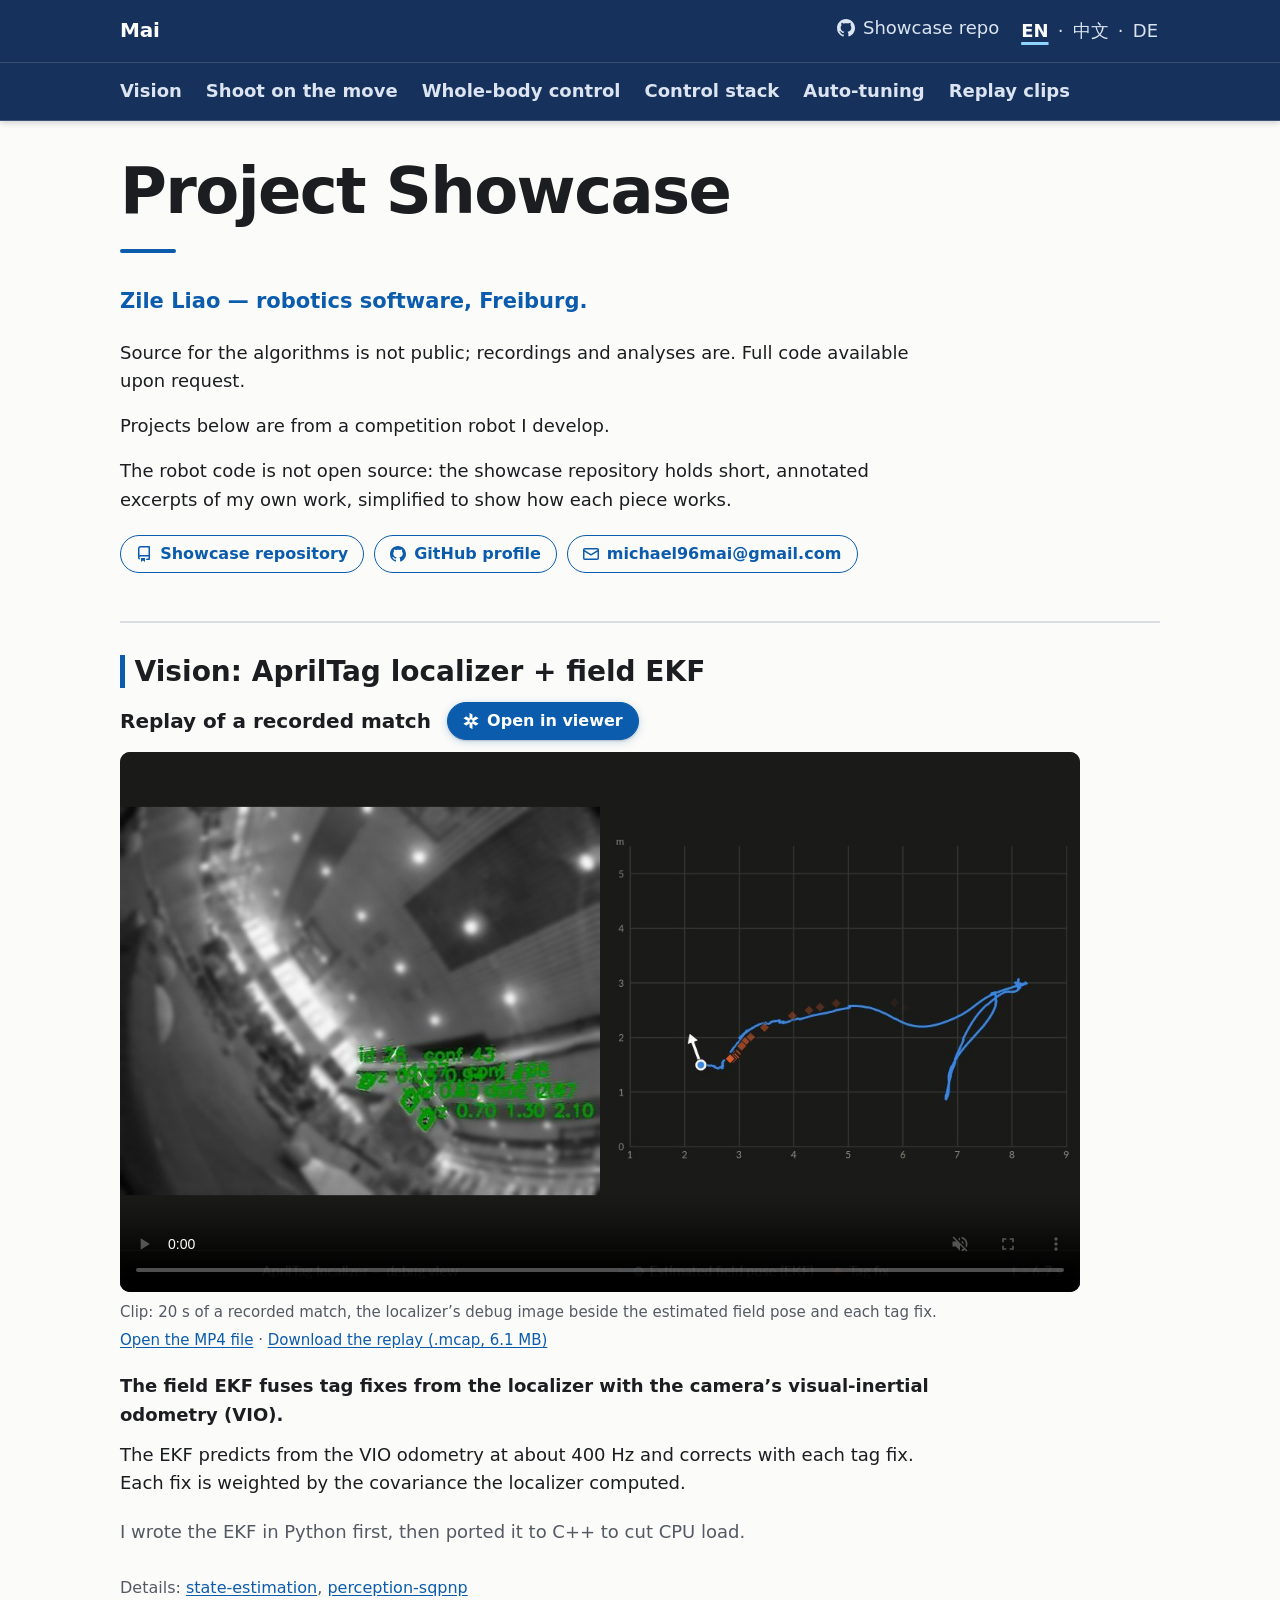
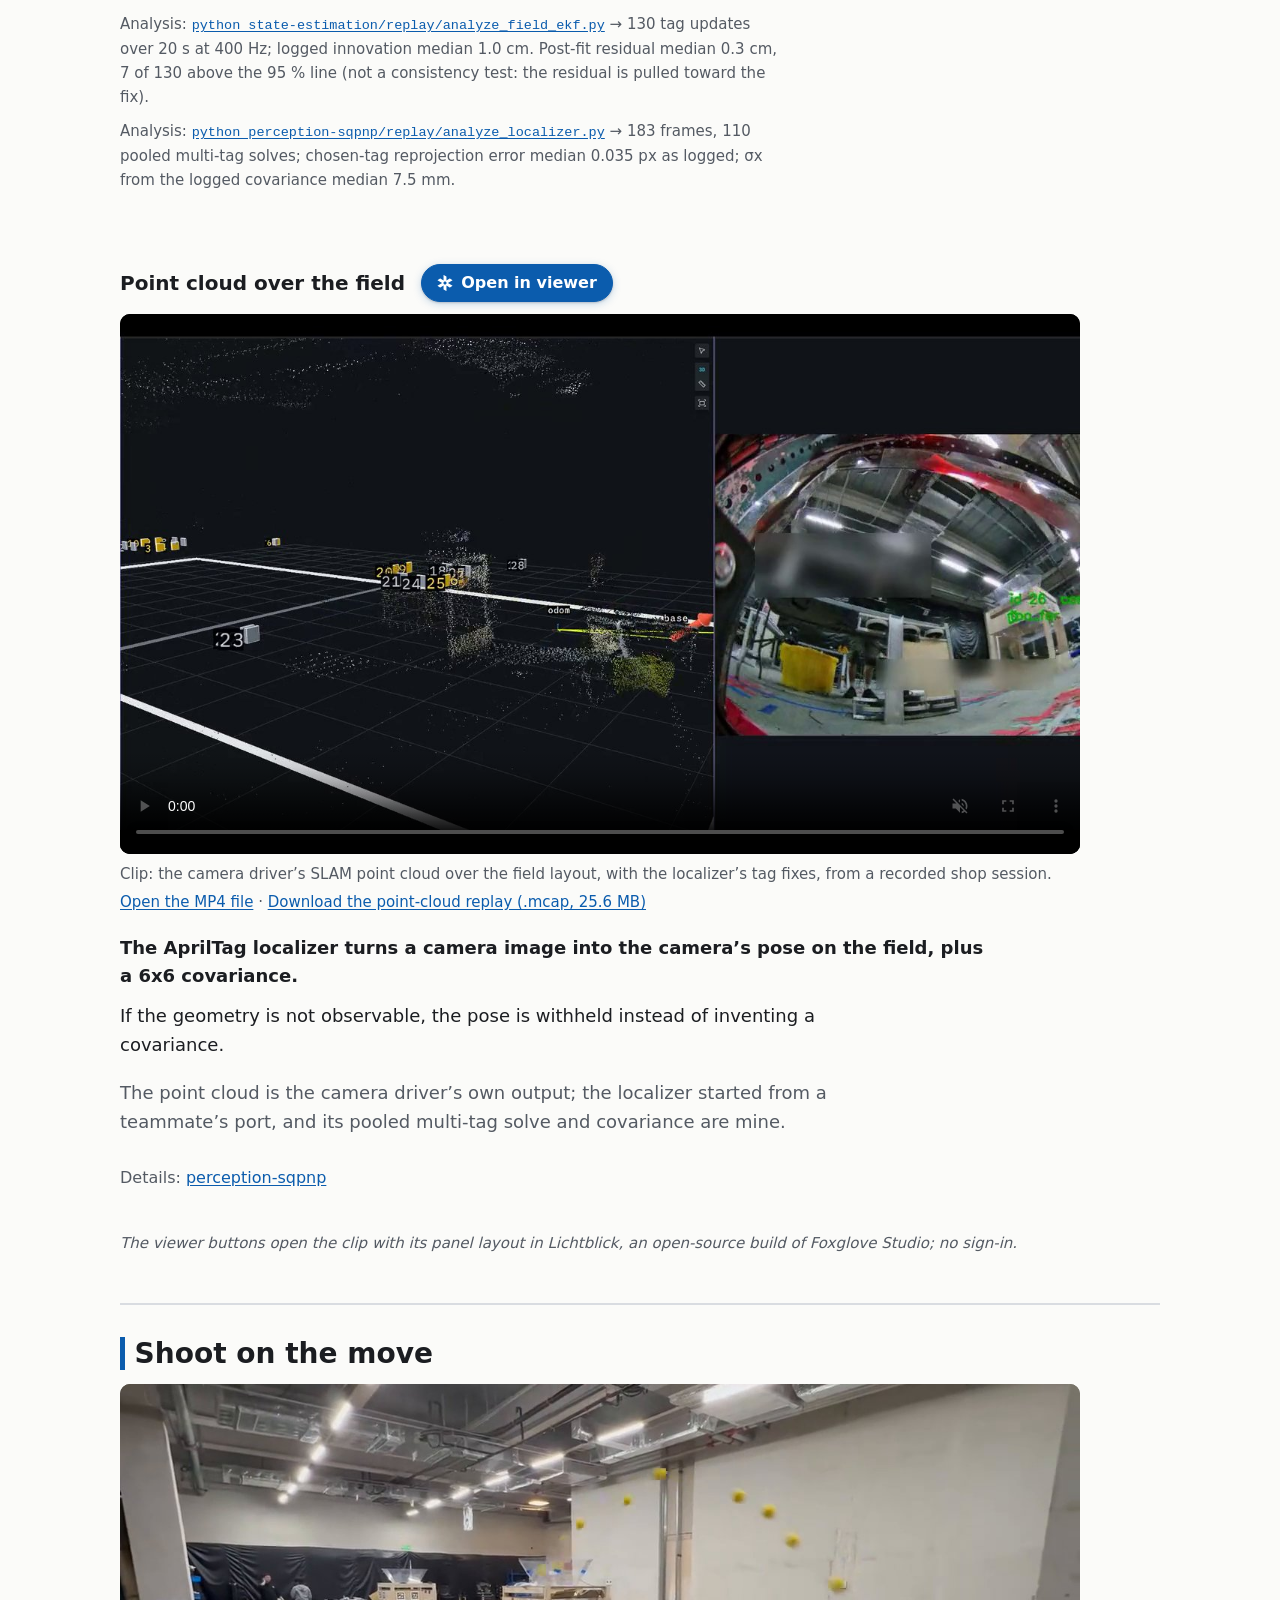
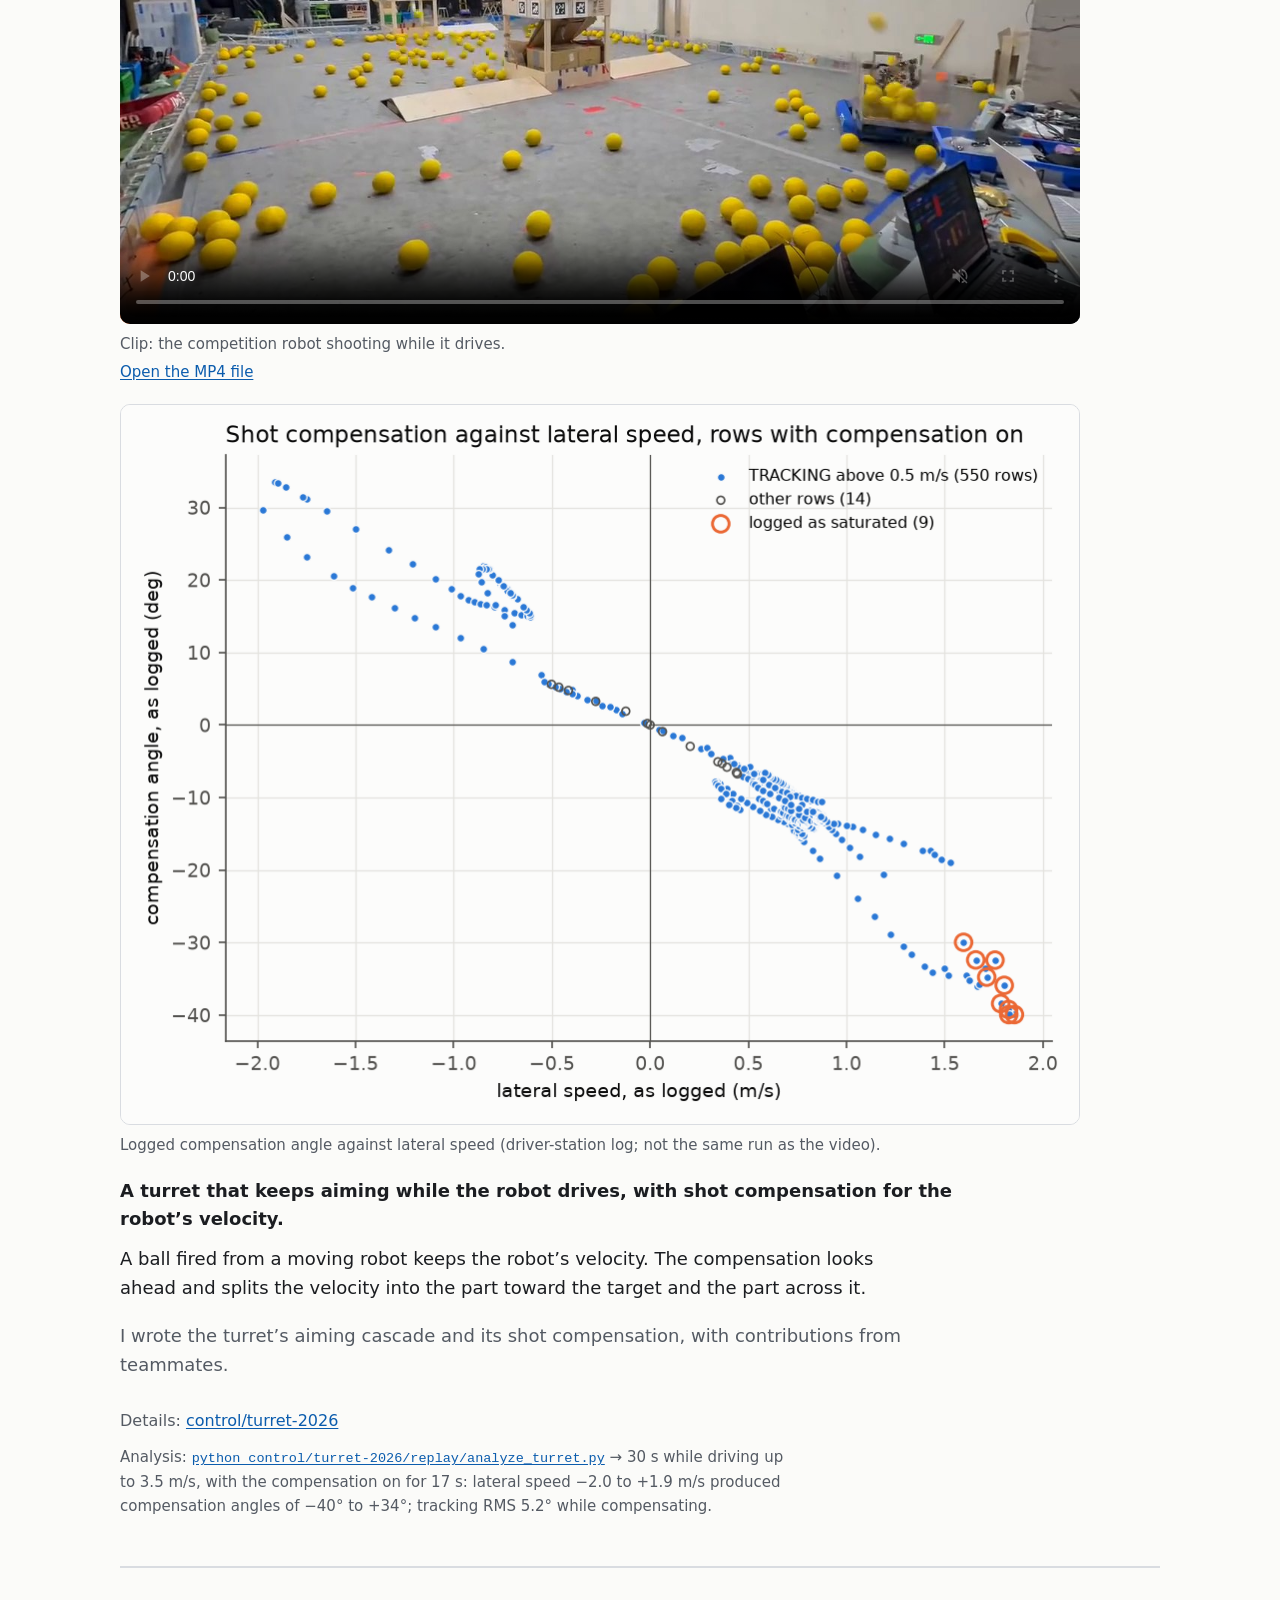
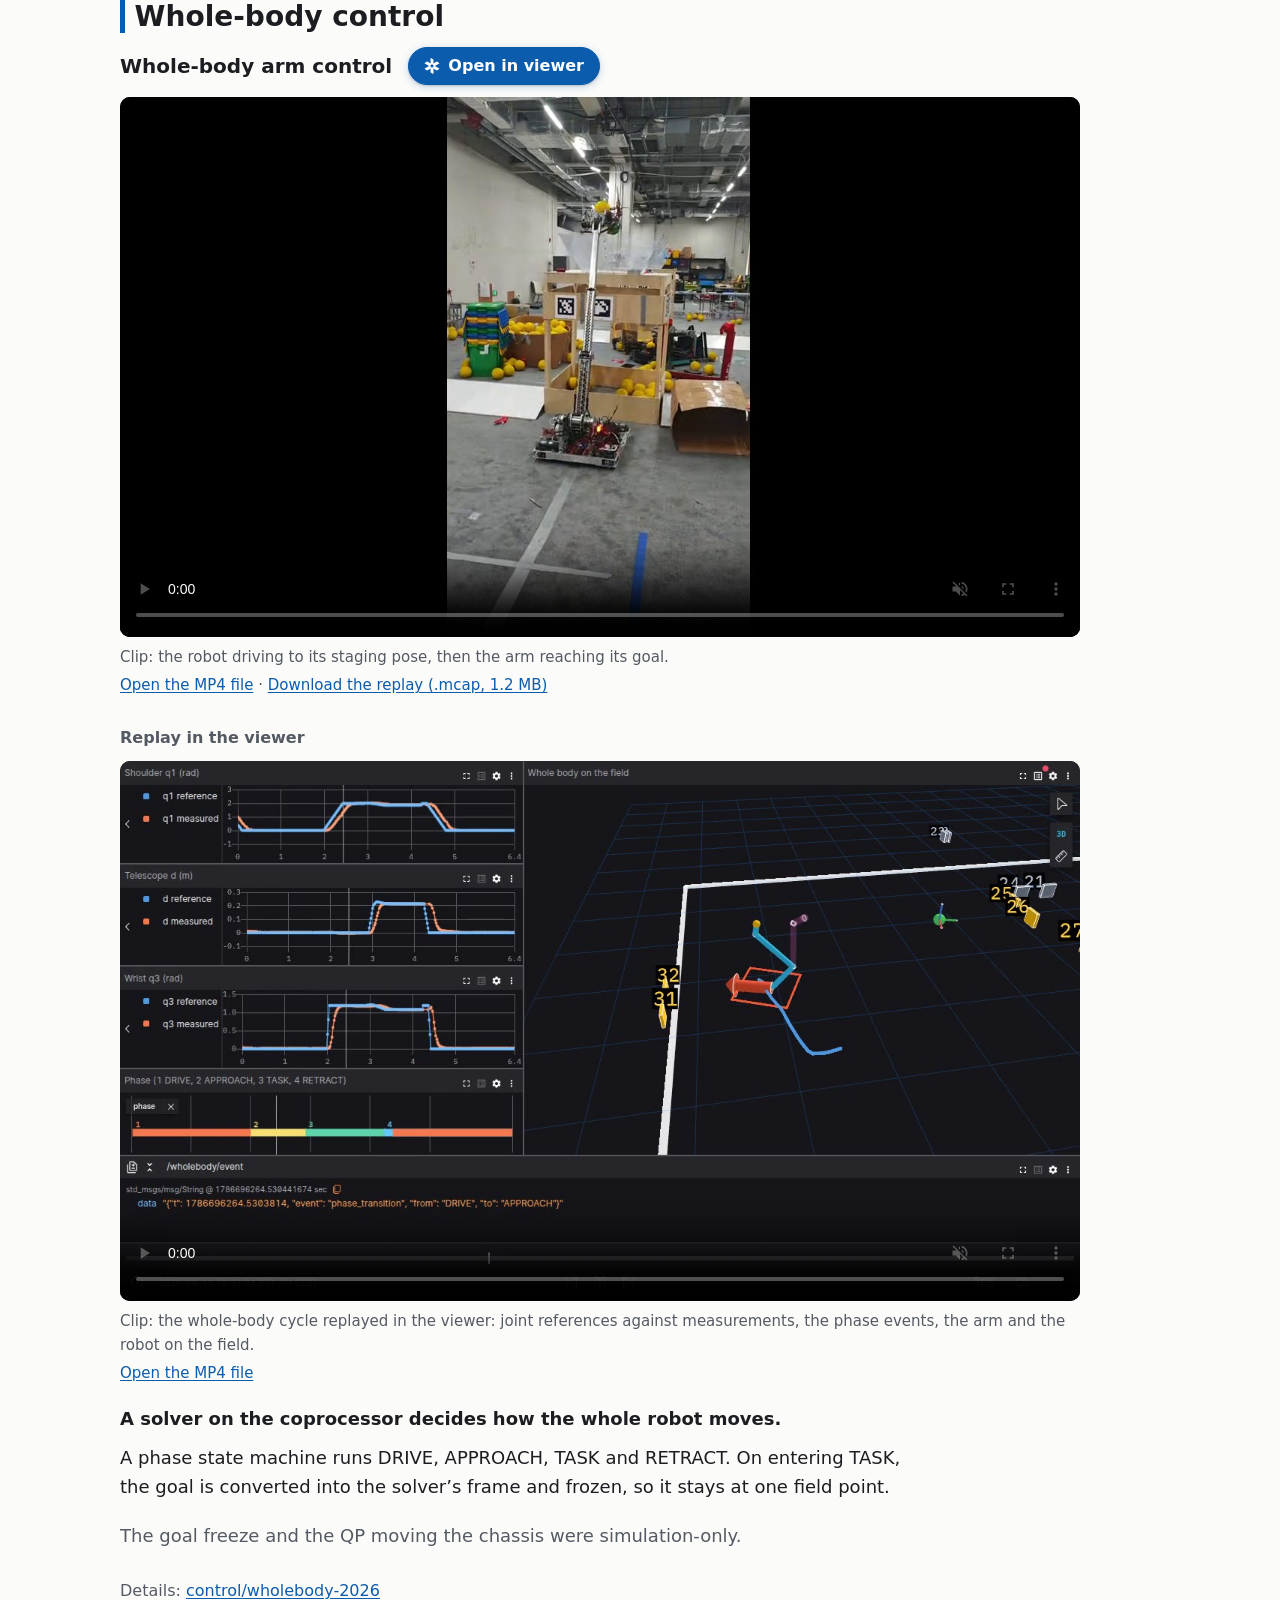
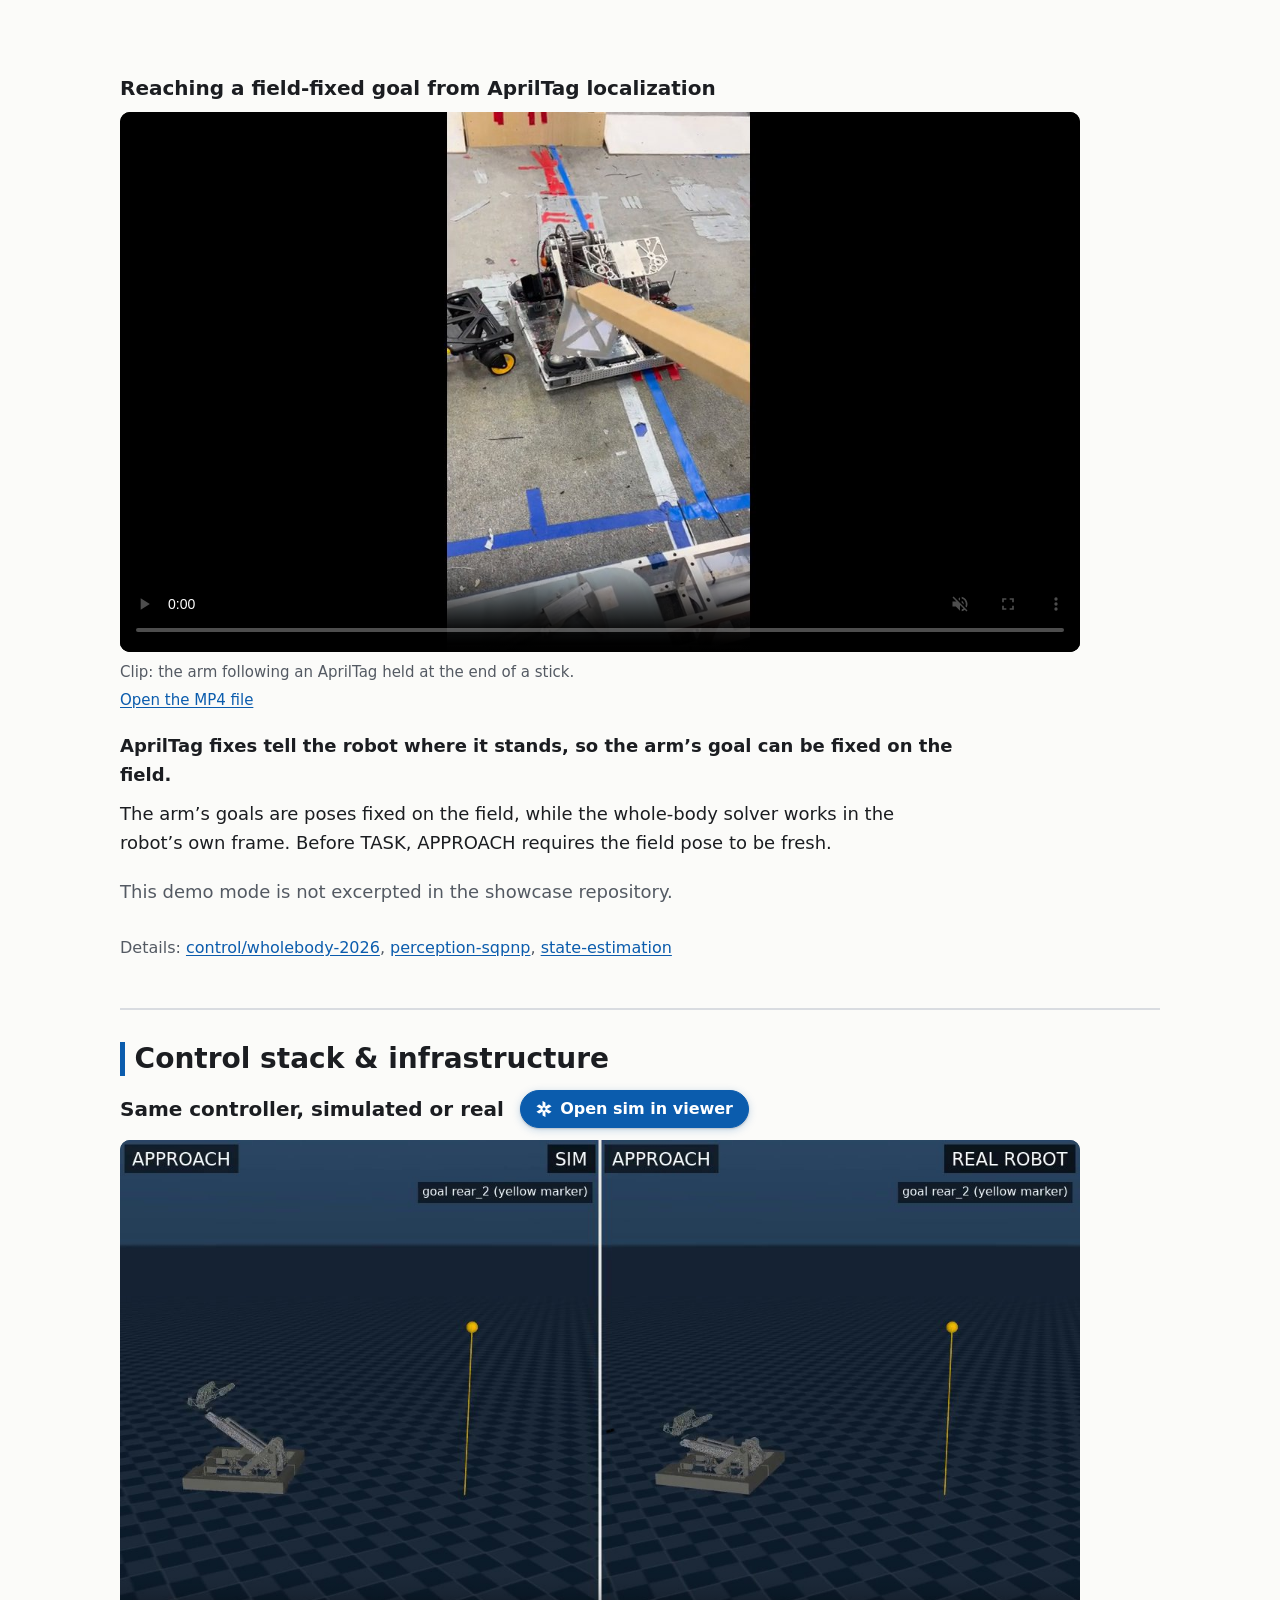
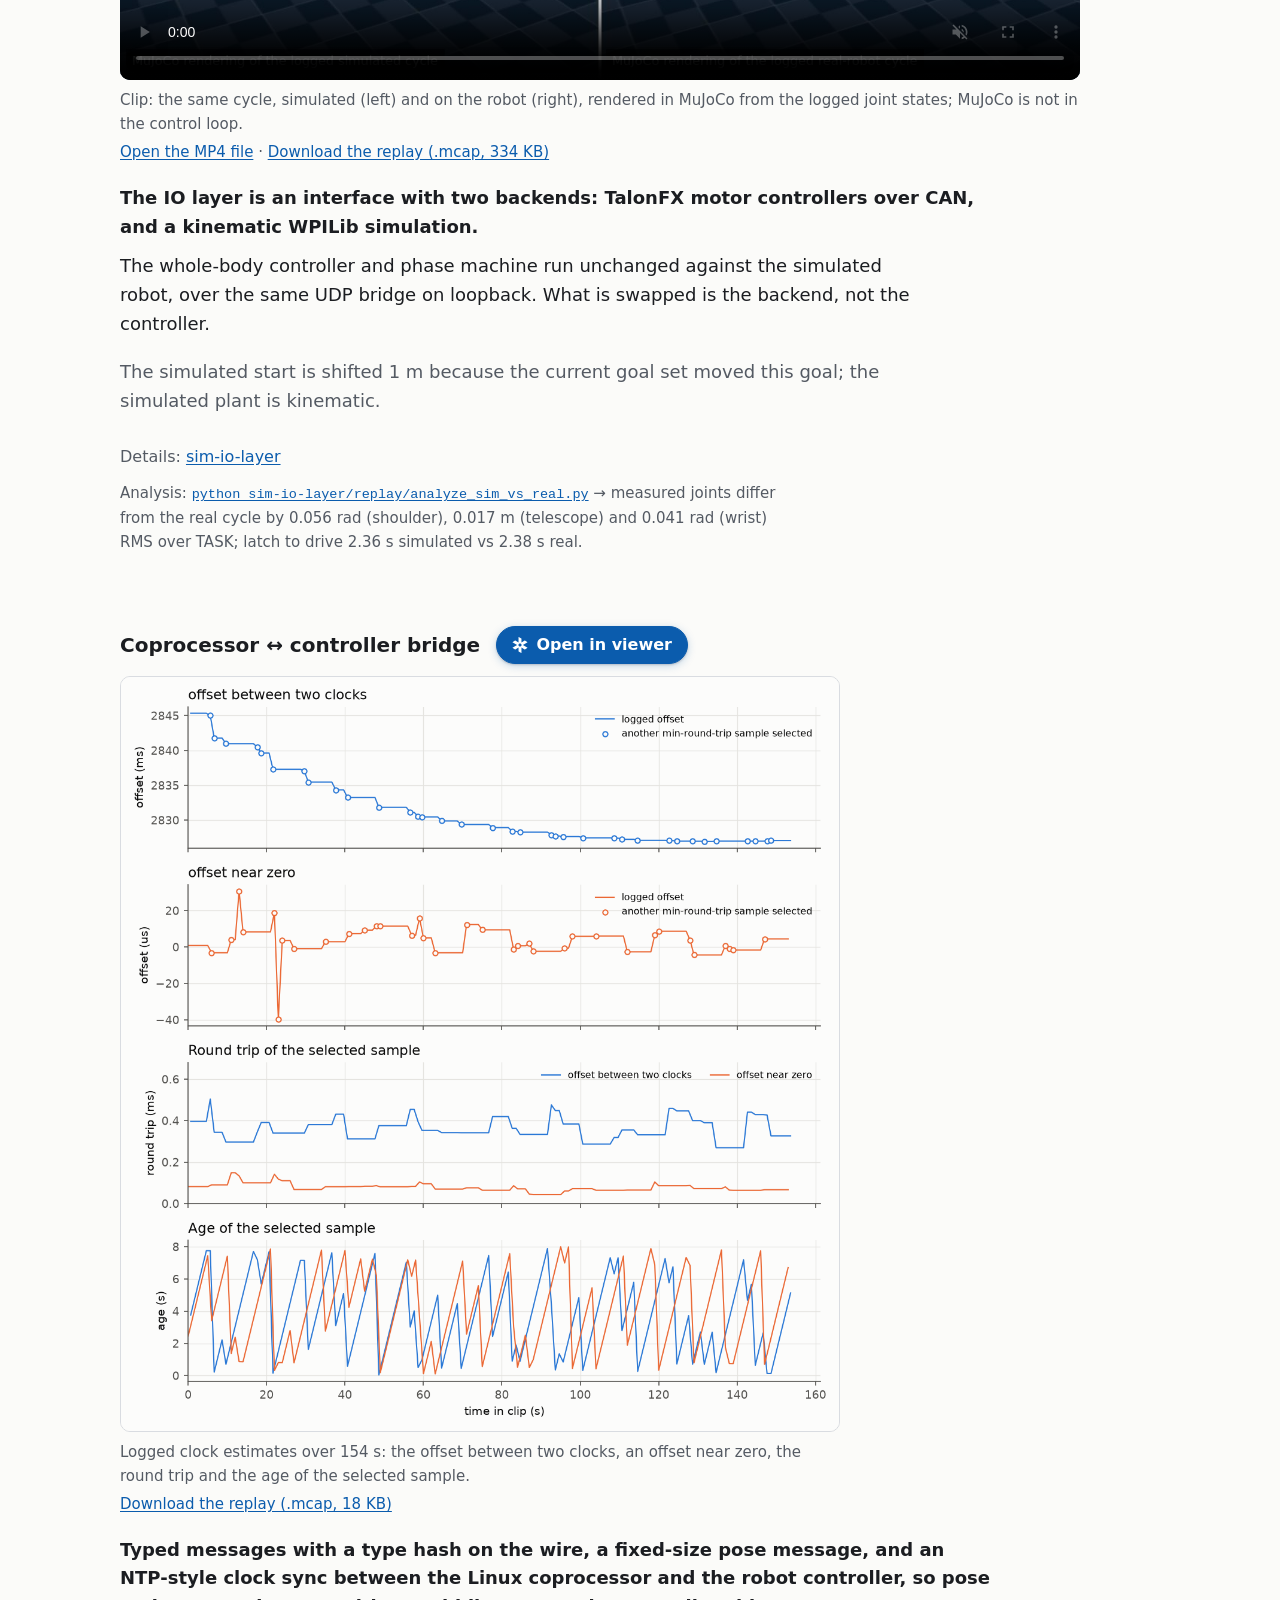
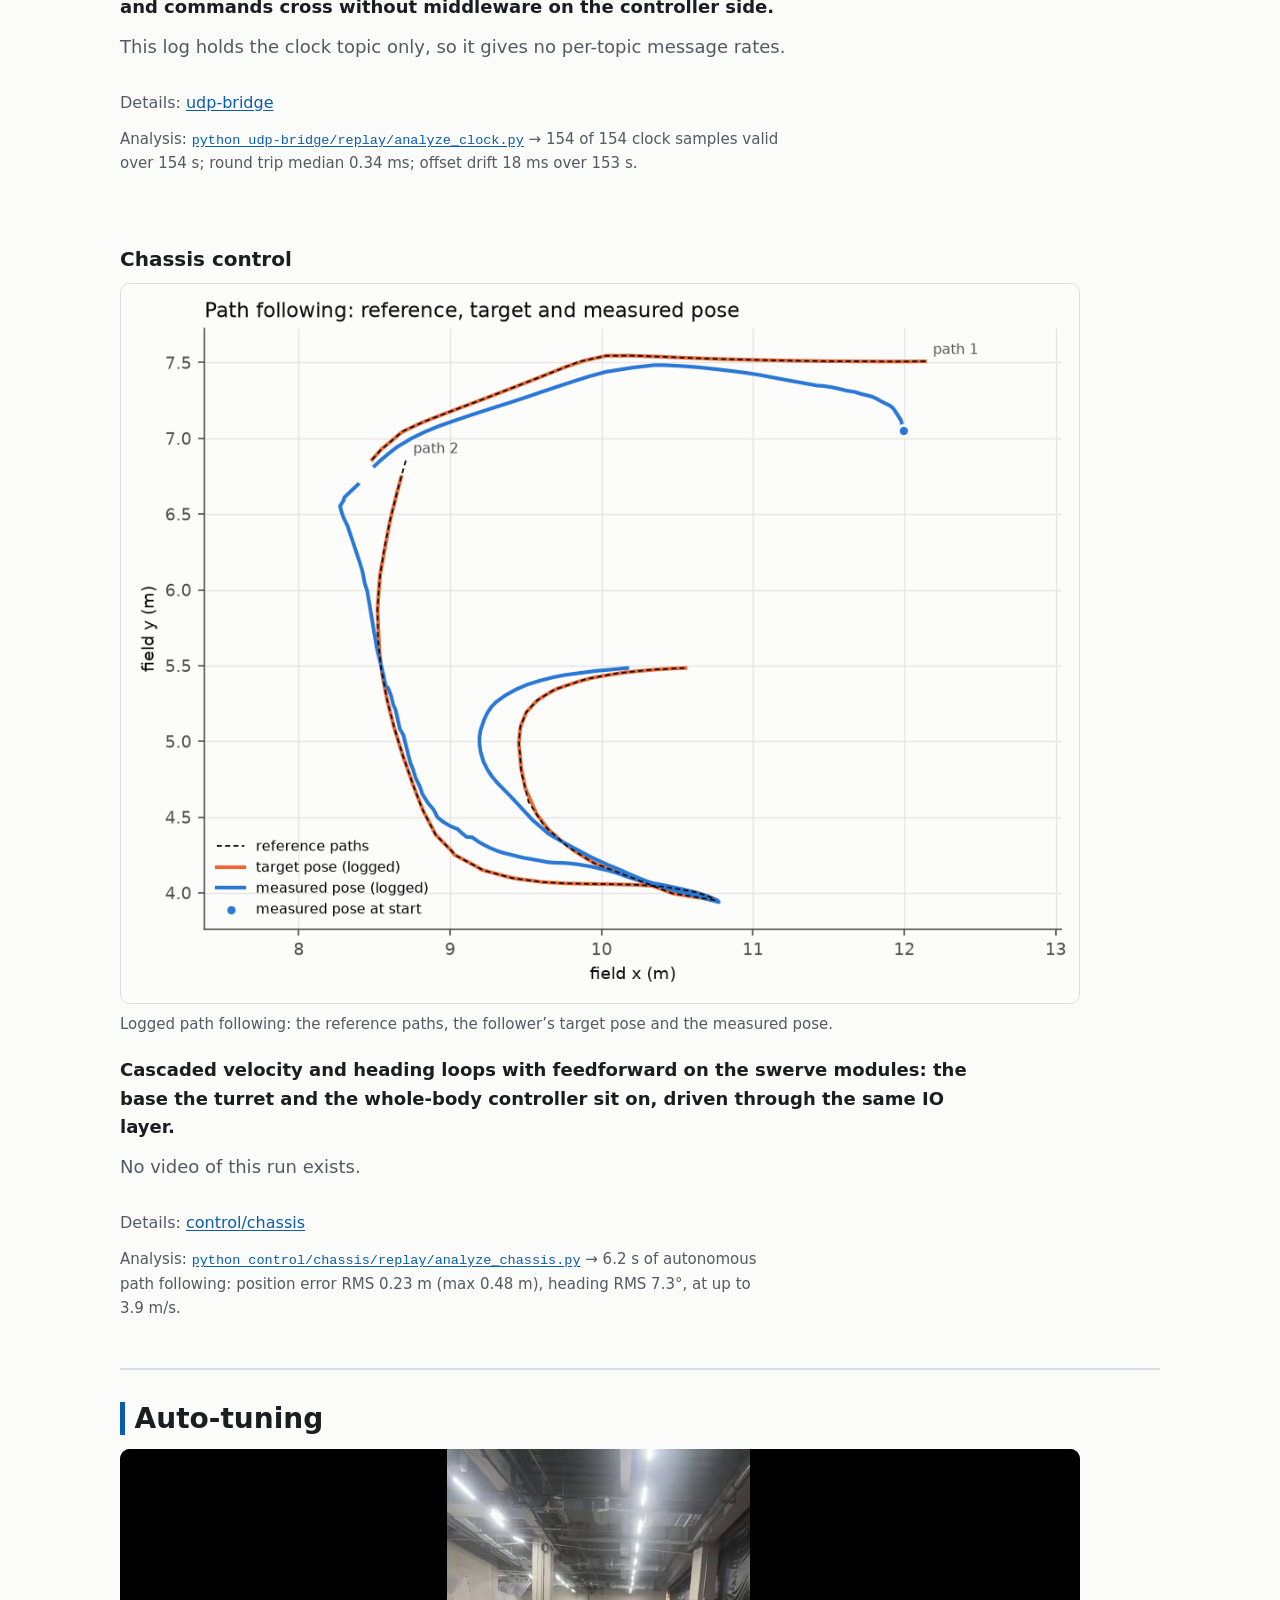
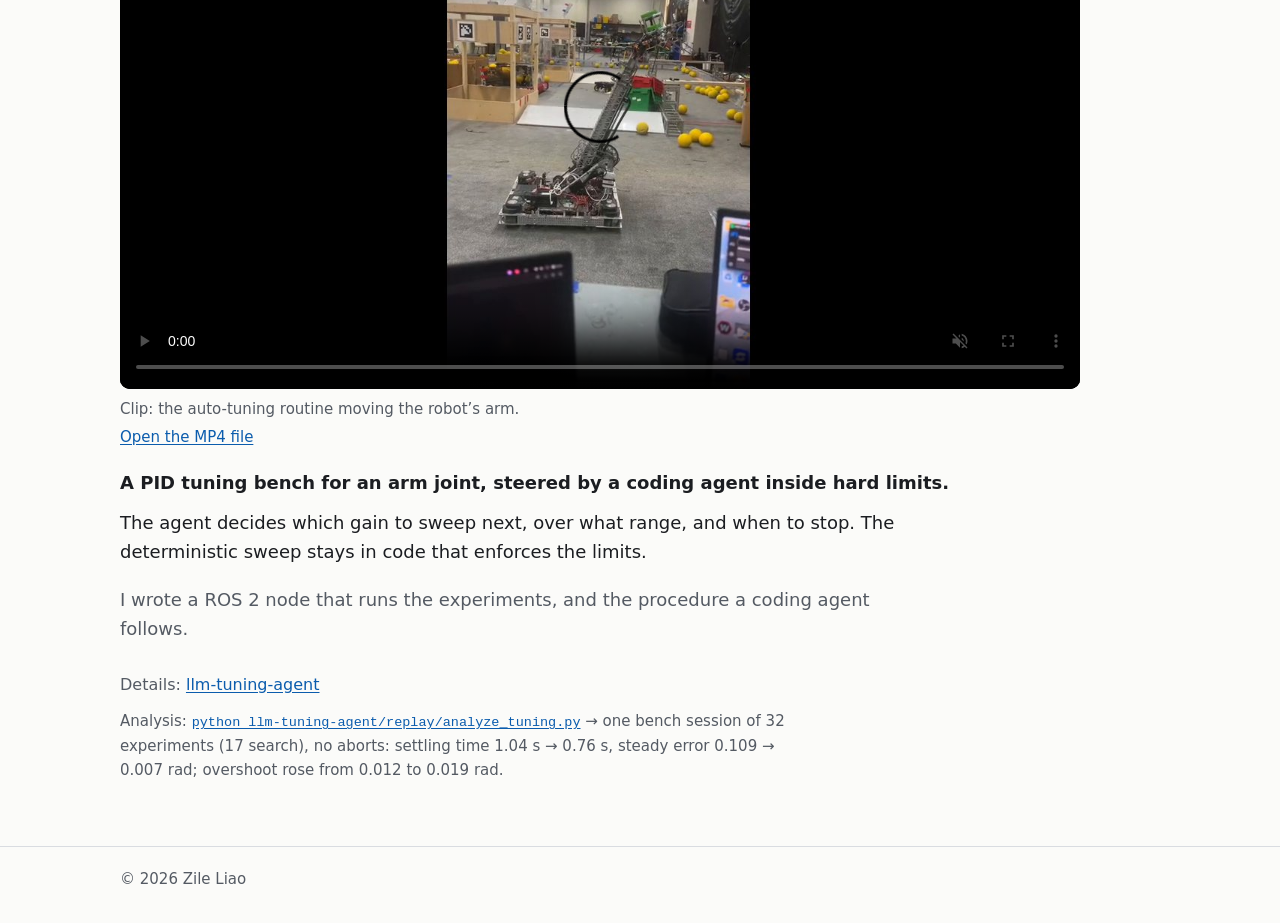
==== commit 3bbe397d: "Site: Chinese and German versions with a language switcher English stays at the root; zh/ and de/ mi" ====
--- a/index.html
+++ b/index.html
@@ -6,6 +6,10 @@
 <title>Project Showcase</title>
 <meta name="description" content="Zile Liao, robotics software, Freiburg: a project showcase from a competition robot I develop, in short clips.">
 <meta name="color-scheme" content="light dark">
+<link rel="alternate" hreflang="en" href="https://mai961.github.io/">
+<link rel="alternate" hreflang="zh-Hans" href="https://mai961.github.io/zh/">
+<link rel="alternate" hreflang="de" href="https://mai961.github.io/de/">
+<link rel="alternate" hreflang="x-default" href="https://mai961.github.io/">
 <link rel="icon" href="data:,">
 <link rel="stylesheet" href="assets/site.css">
 <script src="assets/site.js" defer></script>
@@ -17,7 +21,16 @@
 <header class="site-header">
   <div class="wrap">
     <a class="site-name" href="#main">Mai</a>
-    <a class="site-link" href="https://github.com/Mai961/robotics-showcase"><svg class="icon" viewBox="0 0 16 16" width="16" height="16" aria-hidden="true" focusable="false"><path d="M6.766 11.328c-2.063-.25-3.516-1.734-3.516-3.656 0-.781.281-1.625.75-2.188-.203-.515-.172-1.609.063-2.062.625-.078 1.468.25 1.968.703.594-.187 1.219-.281 1.985-.281.765 0 1.39.094 1.953.265.484-.437 1.344-.765 1.969-.687.218.422.25 1.515.046 2.047.5.593.766 1.39.766 2.203 0 1.922-1.453 3.375-3.547 3.64.531.344.89 1.094.89 1.954v1.625c0 .468.391.734.86.547C13.781 14.359 16 11.53 16 8.03 16 3.61 12.406 0 7.984 0 3.563 0 0 3.61 0 8.031a7.88 7.88 0 0 0 5.172 7.422c.422.156.828-.125.828-.547v-1.25c-.219.094-.5.156-.75.156-1.031 0-1.64-.562-2.078-1.609-.172-.422-.36-.672-.719-.719-.187-.015-.25-.093-.25-.187 0-.188.313-.328.625-.328.453 0 .844.281 1.25.86.313.452.64.655 1.031.655s.641-.14 1-.5c.266-.265.47-.5.657-.656"/></svg><span>Showcase repo</span></a>
+    <div class="site-tools">
+      <a class="site-link" href="https://github.com/Mai961/robotics-showcase"><svg class="icon" viewBox="0 0 16 16" width="16" height="16" aria-hidden="true" focusable="false"><path d="M6.766 11.328c-2.063-.25-3.516-1.734-3.516-3.656 0-.781.281-1.625.75-2.188-.203-.515-.172-1.609.063-2.062.625-.078 1.468.25 1.968.703.594-.187 1.219-.281 1.985-.281.765 0 1.39.094 1.953.265.484-.437 1.344-.765 1.969-.687.218.422.25 1.515.046 2.047.5.593.766 1.39.766 2.203 0 1.922-1.453 3.375-3.547 3.64.531.344.89 1.094.89 1.954v1.625c0 .468.391.734.86.547C13.781 14.359 16 11.53 16 8.03 16 3.61 12.406 0 7.984 0 3.563 0 0 3.61 0 8.031a7.88 7.88 0 0 0 5.172 7.422c.422.156.828-.125.828-.547v-1.25c-.219.094-.5.156-.75.156-1.031 0-1.64-.562-2.078-1.609-.172-.422-.36-.672-.719-.719-.187-.015-.25-.093-.25-.187 0-.188.313-.328.625-.328.453 0 .844.281 1.25.86.313.452.64.655 1.031.655s.641-.14 1-.5c.266-.265.47-.5.657-.656"/></svg><span>Showcase repo</span></a>
+      <nav class="lang" aria-label="Language">
+        <ul>
+          <li><a href="index.html" lang="en" hreflang="en" aria-label="English" aria-current="true">EN</a></li>
+          <li><a href="zh/index.html" lang="zh-Hans" hreflang="zh-Hans" aria-label="中文（简体）">中文</a></li>
+          <li><a href="de/index.html" lang="de" hreflang="de" aria-label="Deutsch">DE</a></li>
+        </ul>
+      </nav>
+    </div>
   </div>
 </header>
 <nav class="topics" aria-label="Topics">
--- a/assets/site.css
+++ b/assets/site.css
@@ -21,6 +21,7 @@
   --gutter: 16px;
   --font: system-ui, -apple-system, "Segoe UI", Roboto, "Helvetica Neue", Arial, "Noto Sans", sans-serif;
   --mono: ui-monospace, SFMono-Regular, Menlo, Consolas, "Liberation Mono", monospace;
+  --font-zh: -apple-system, "Segoe UI", Roboto, "Helvetica Neue", Arial, "PingFang SC", "Noto Sans CJK SC", "Source Han Sans SC", "Microsoft YaHei", sans-serif;
 }
 
 @media (prefers-color-scheme: dark) {
@@ -196,6 +197,57 @@
   text-decoration-color: var(--band-accent);
 }
 
+/* Language switcher, beside the showcase-repo link */
+
+.site-tools {
+  display: flex;
+  flex-wrap: wrap;
+  align-items: baseline;
+  gap: 0.25rem 1.25rem;
+}
+
+.lang ul {
+  display: flex;
+  flex-wrap: wrap;
+  align-items: baseline;
+  margin: 0;
+  padding: 0;
+  list-style: none;
+}
+
+.lang li + li::before {
+  content: "\00b7";
+  content: "\00b7" / "";
+  margin-inline: 0.4em;
+  color: var(--band-text-soft);
+}
+
+.lang a {
+  display: inline-block;
+  padding: 0.125rem 0.125rem;
+  color: var(--band-text-soft);
+  text-decoration: none;
+}
+
+.lang a:hover {
+  color: var(--band-text);
+  text-decoration: underline;
+  text-decoration-color: var(--band-accent);
+}
+
+.lang a[aria-current="true"] {
+  color: var(--band-text);
+  font-weight: 700;
+  text-decoration: underline;
+  text-decoration-color: var(--band-accent);
+  text-decoration-thickness: 3px;
+  text-underline-offset: 0.3em;
+}
+
+.lang a:lang(zh-Hans) {
+  font-family: var(--font-zh);
+}
+
 .site-header a:focus-visible,
 .topics a:focus-visible {
   outline-color: var(--band-accent);
@@ -522,3 +574,28 @@
     --gutter: 24px;
   }
 }
+
+/* Chinese pages: a CJK-capable font stack, roomier lines, no synthetic italics or negative tracking on Han glyphs */
+
+html:lang(zh-Hans) {
+  --font: var(--font-zh);
+}
+
+body:lang(zh-Hans) {
+  line-height: 1.75;
+}
+
+:lang(zh-Hans) h1 {
+  letter-spacing: 0;
+}
+
+:lang(zh-Hans) .section-note,
+:lang(zh-Hans) .clip-note {
+  font-style: normal;
+}
+
+/* German pages: long compounds hyphenate in the large heading instead of breaking anywhere */
+
+:lang(de) h1 {
+  hyphens: auto;
+}
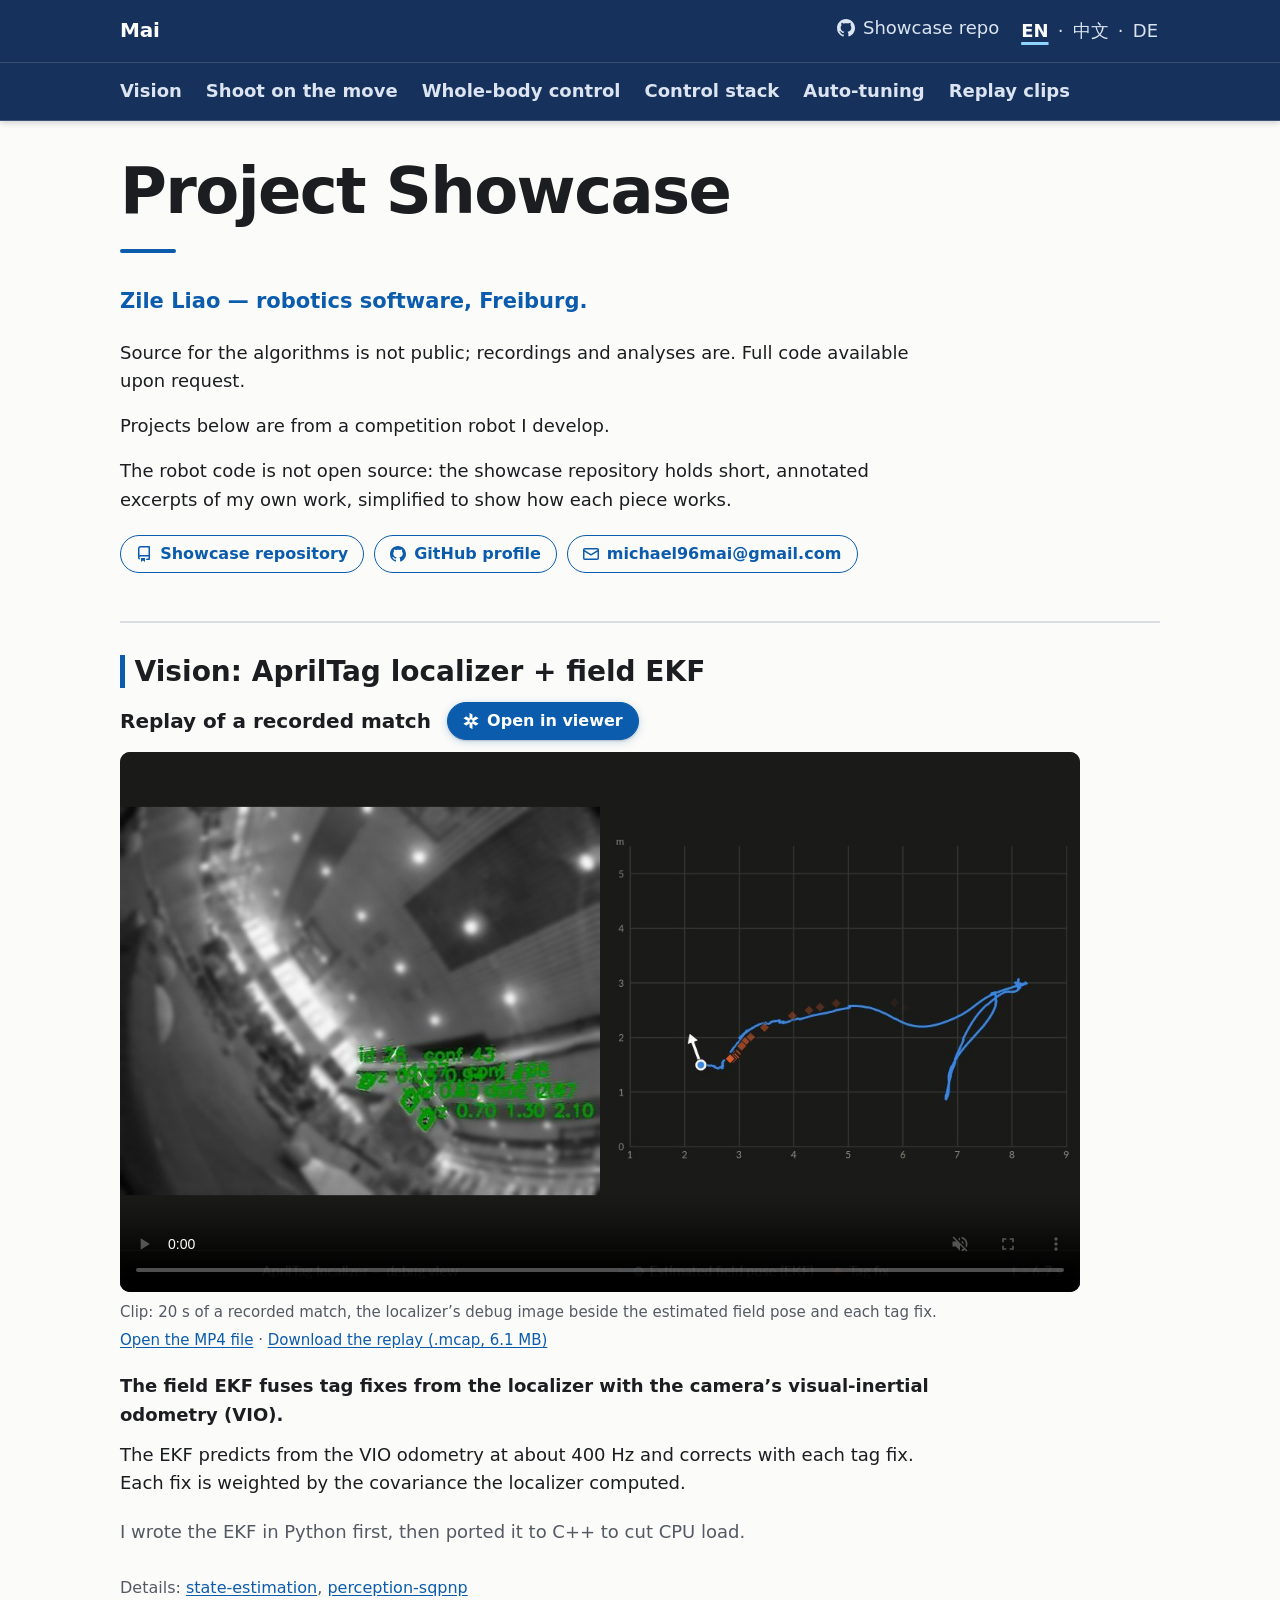
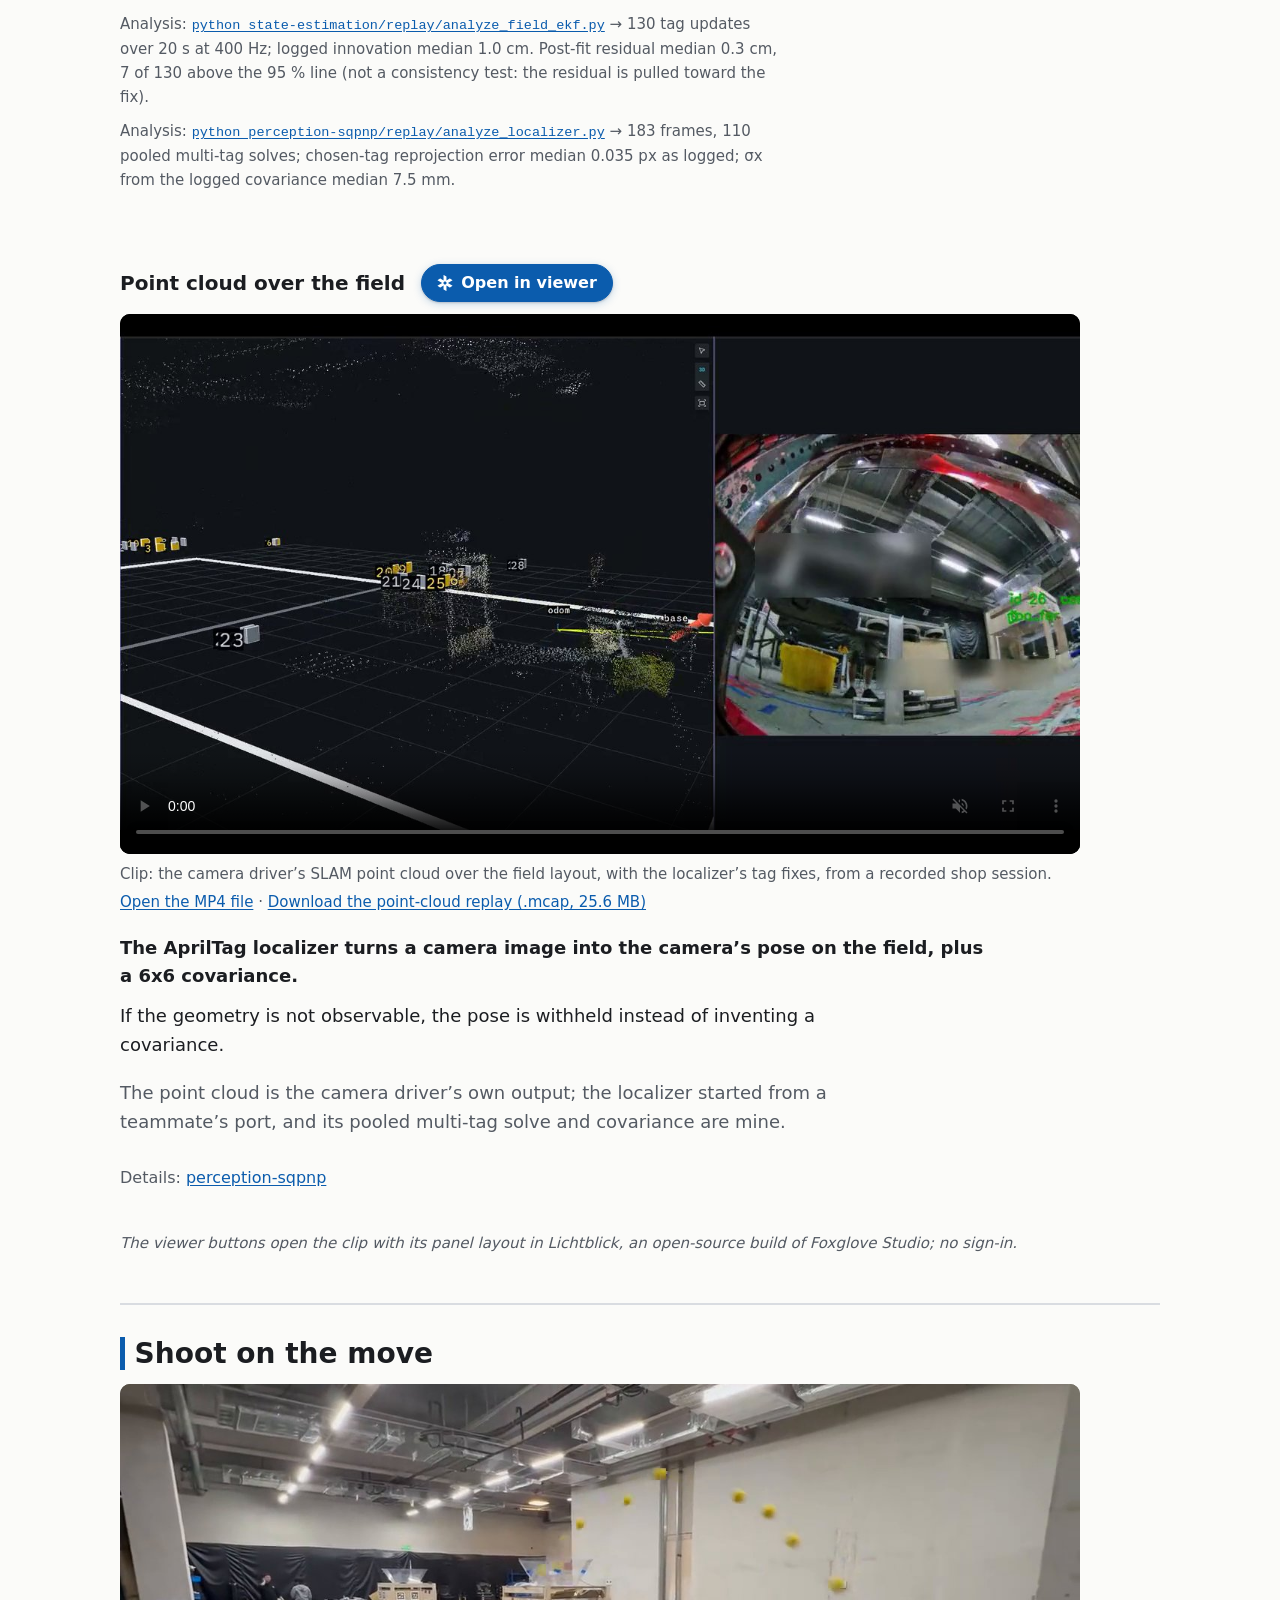
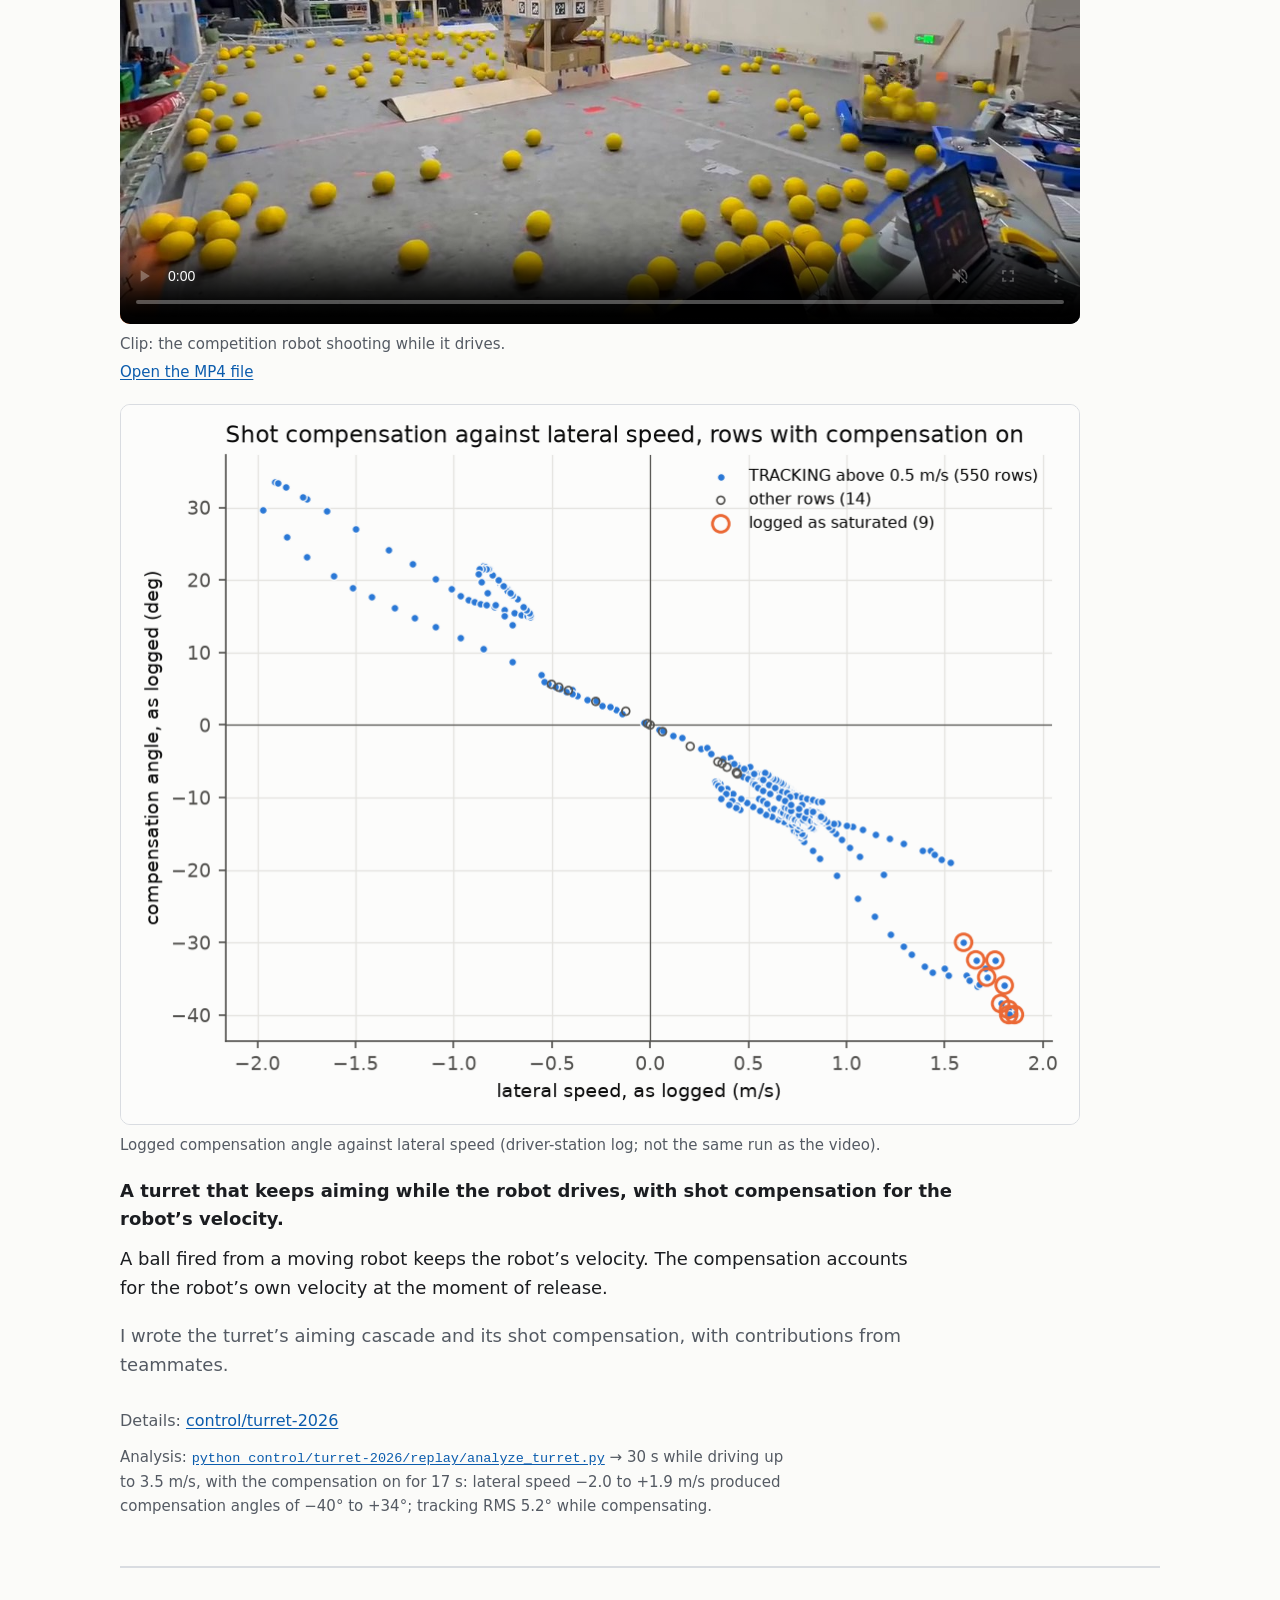
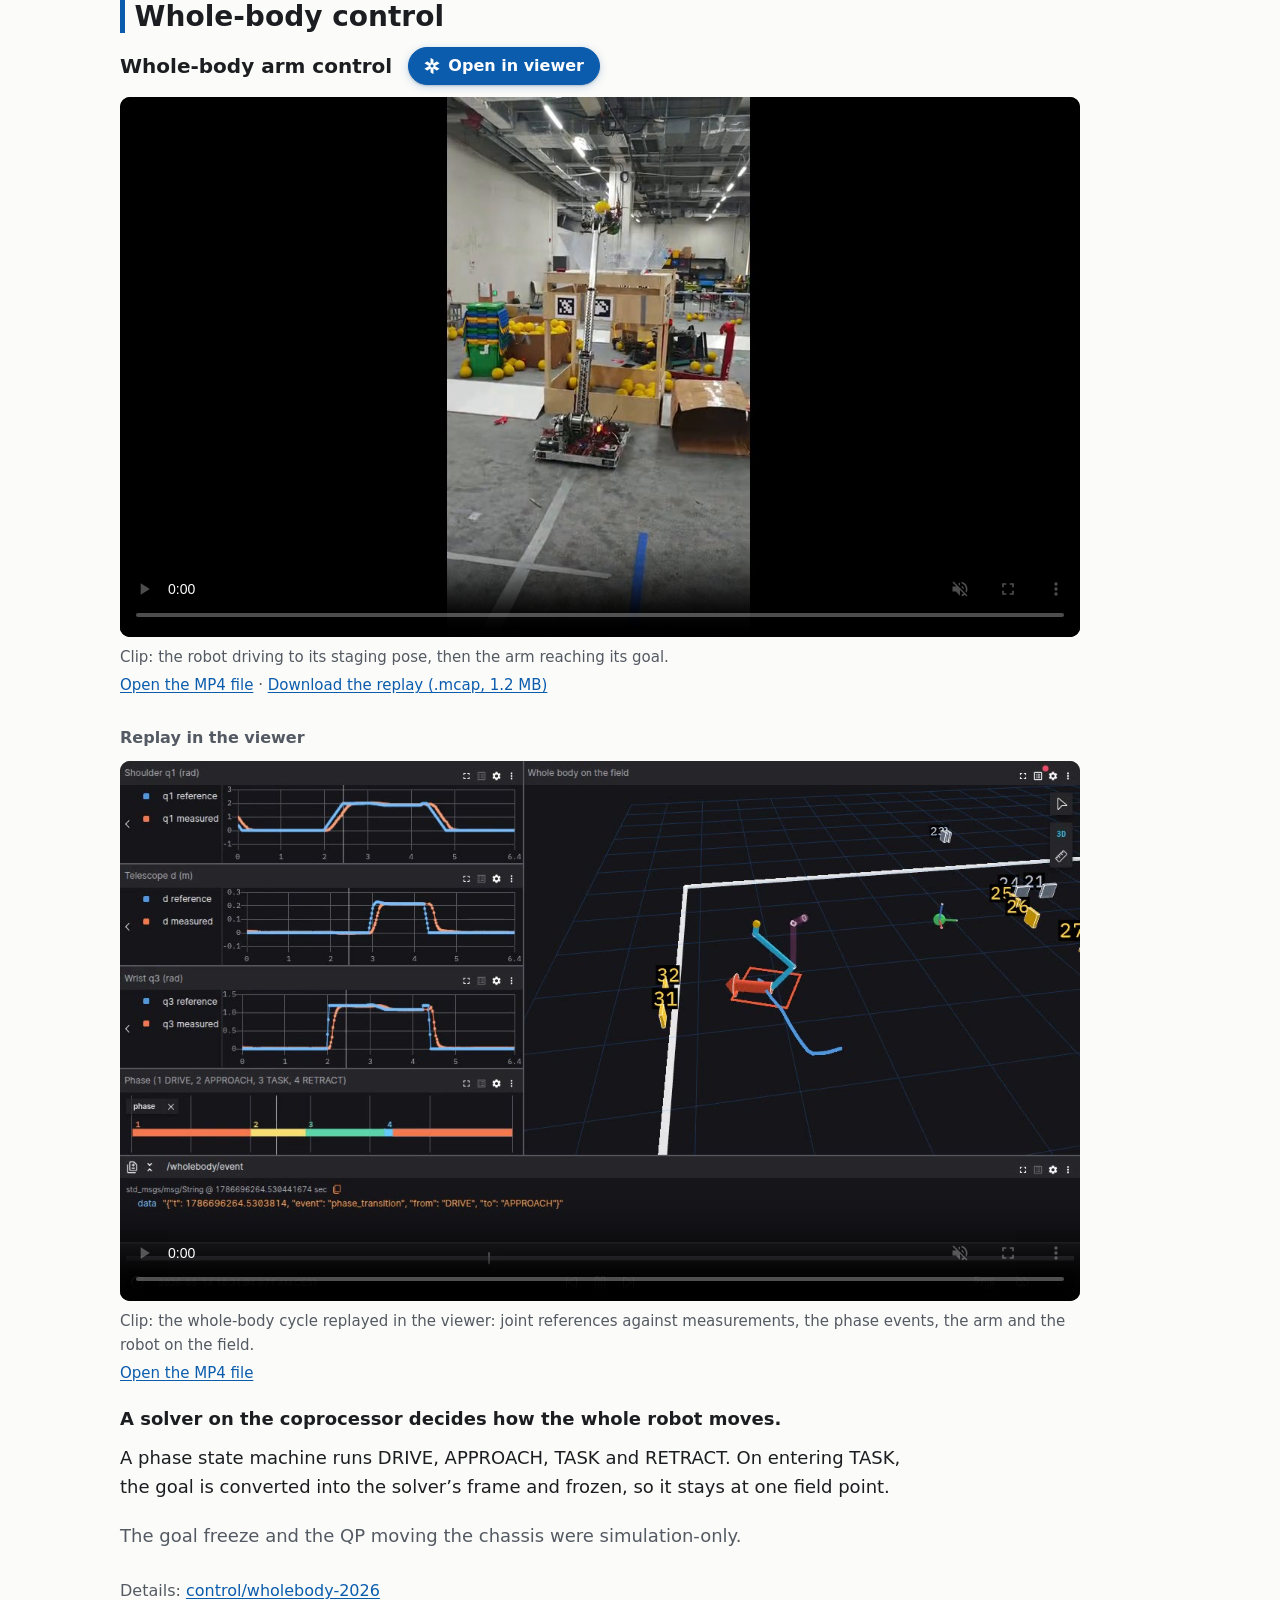
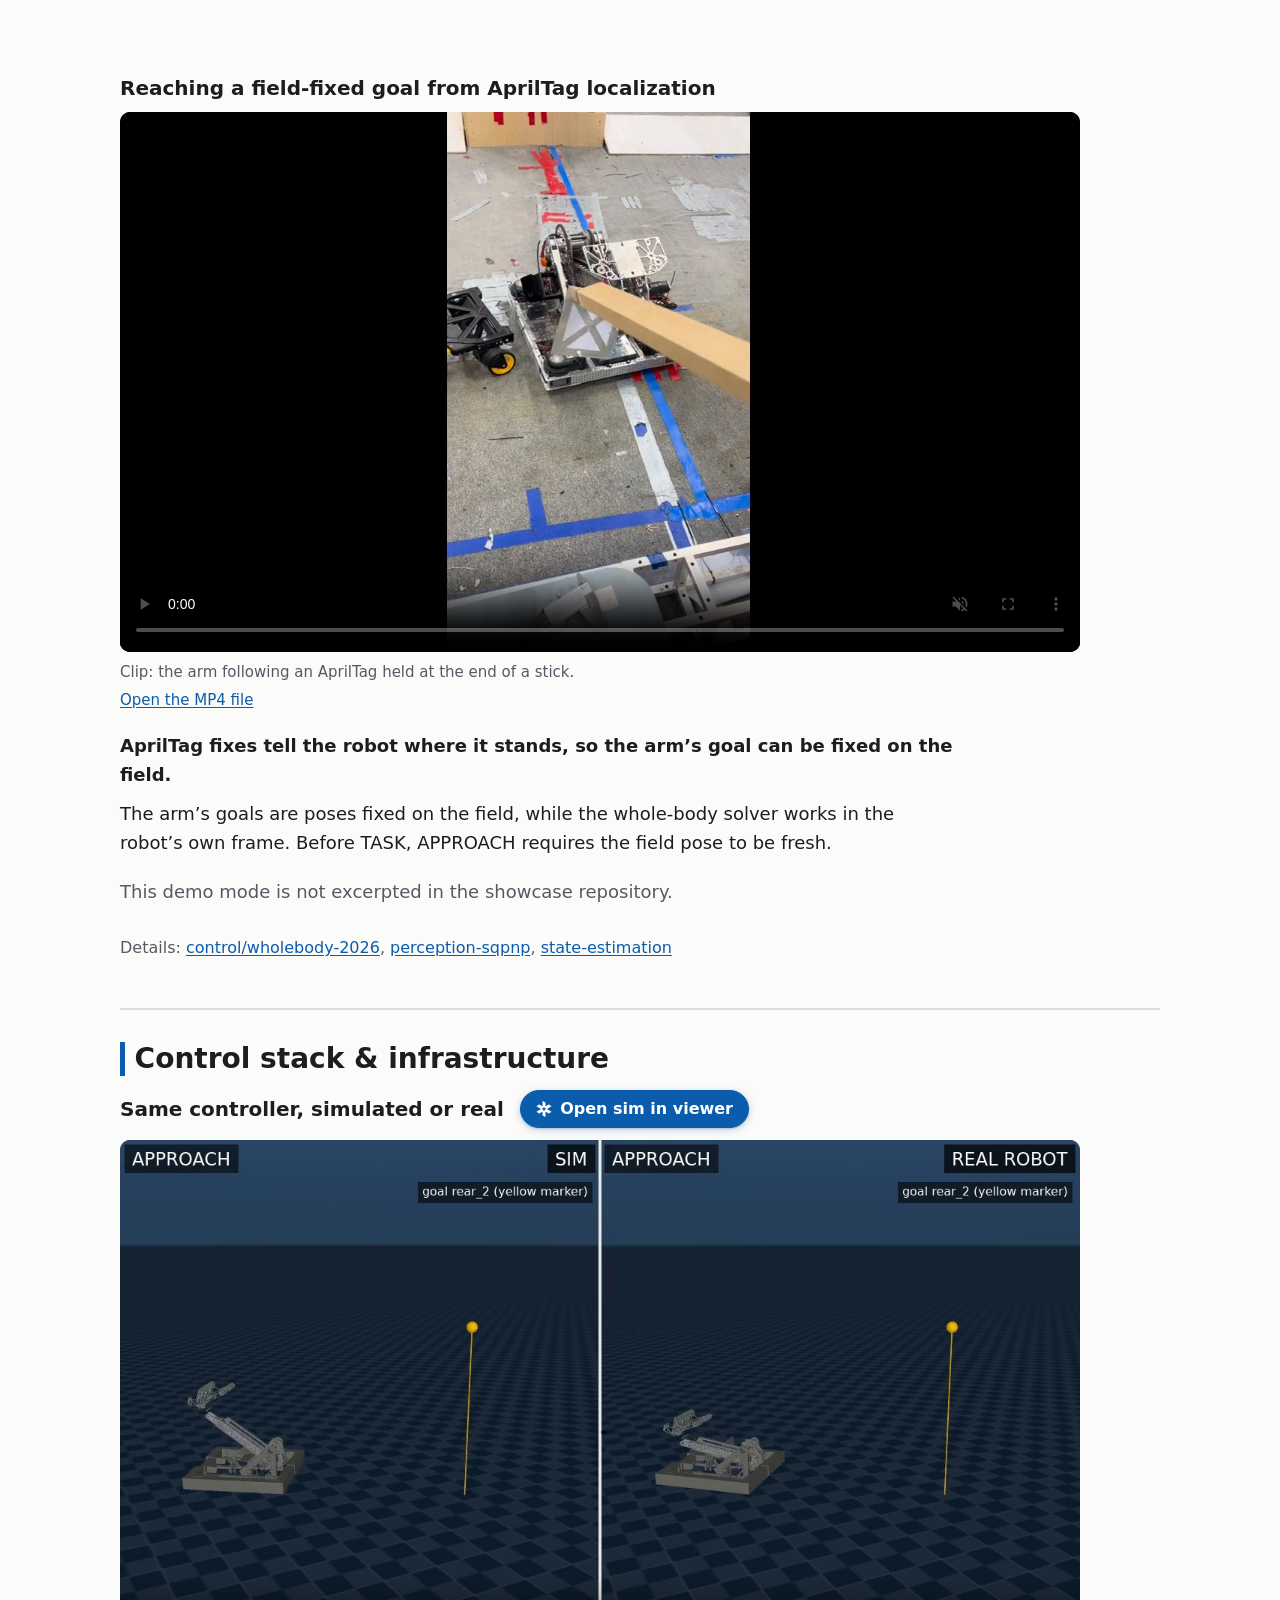
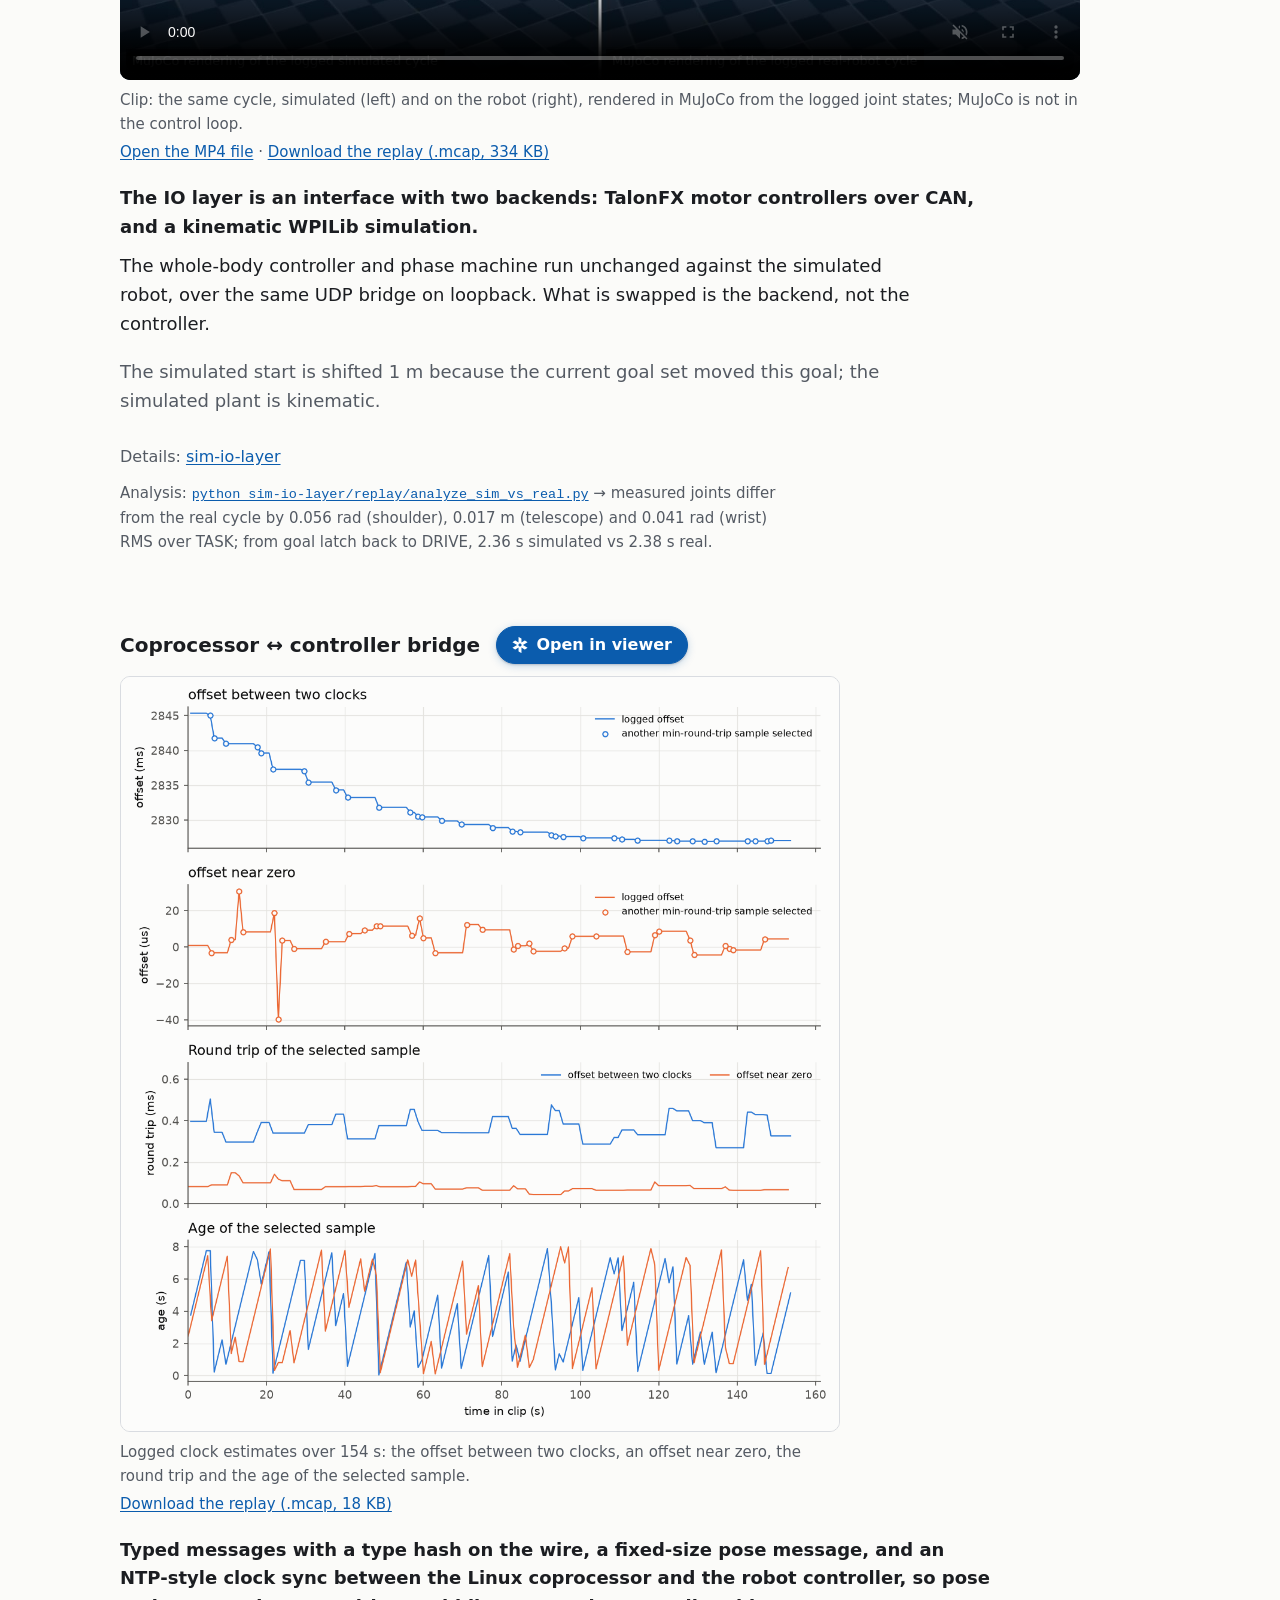
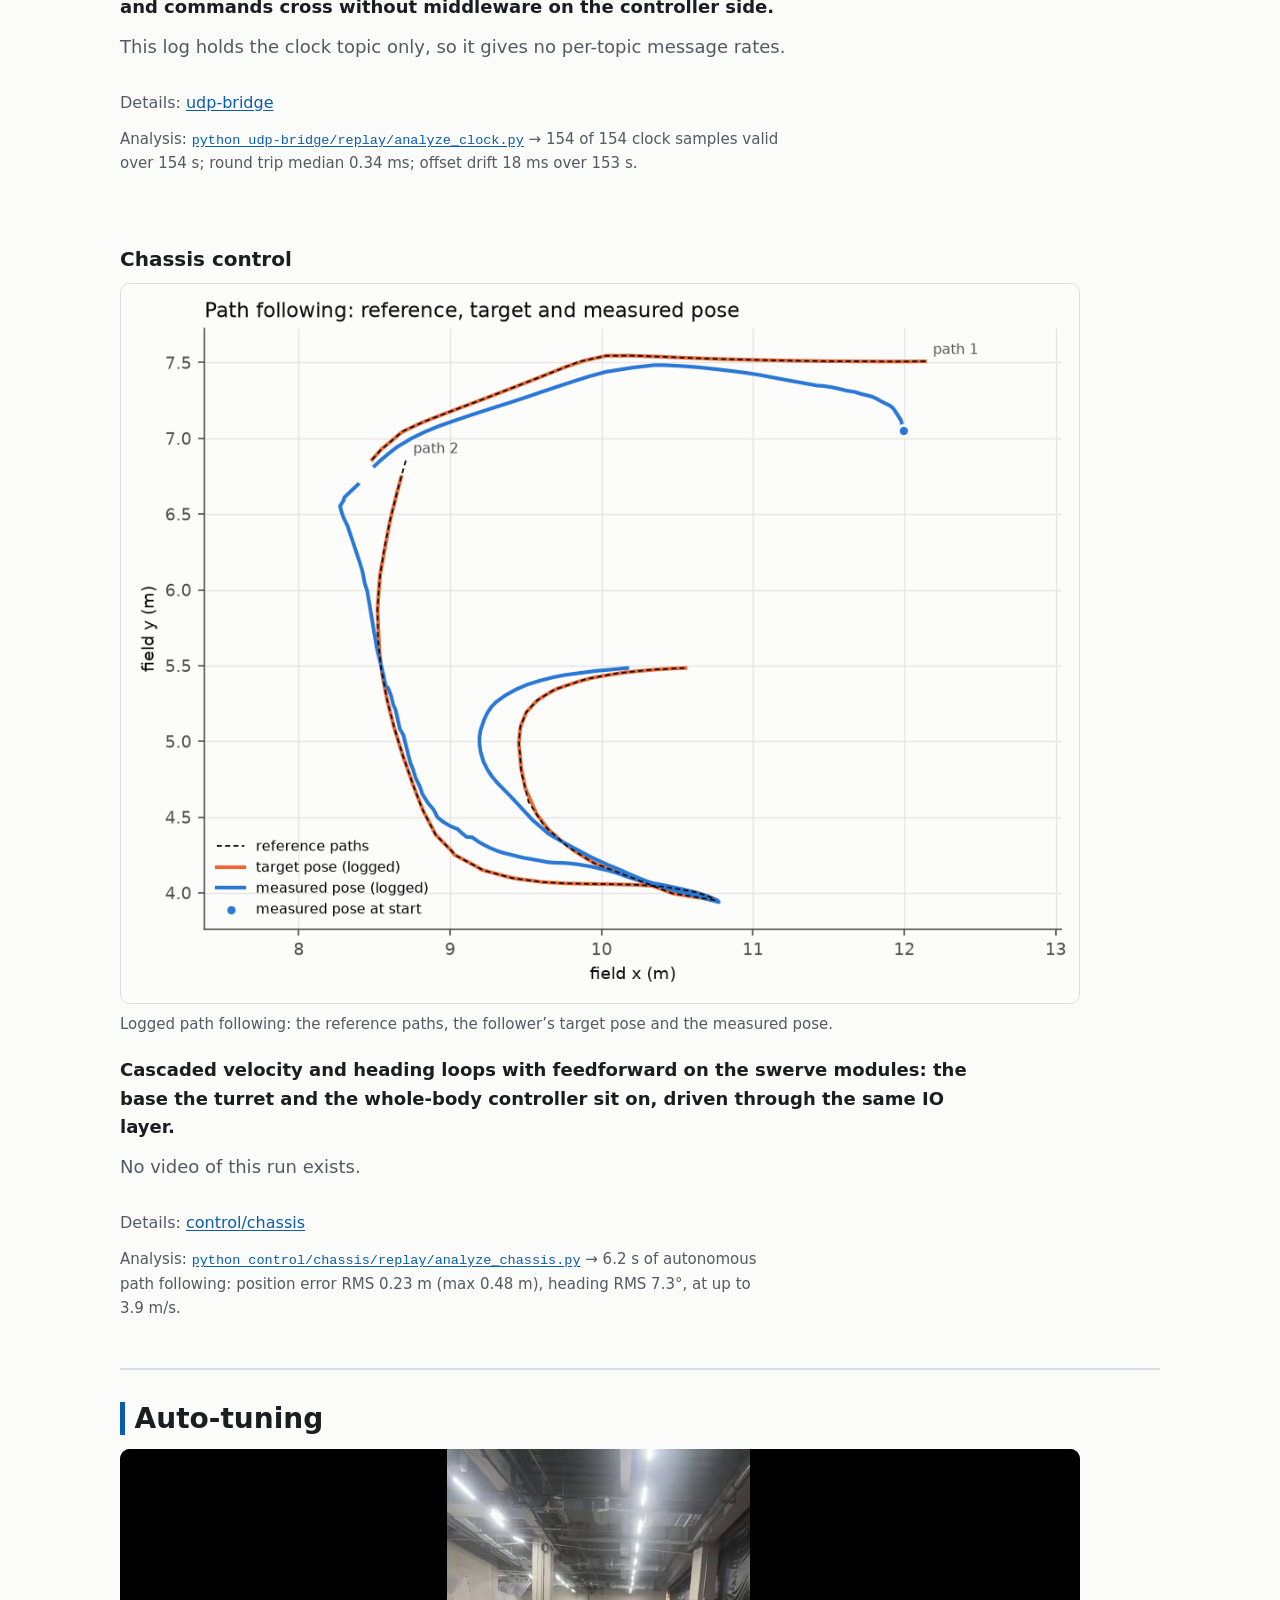
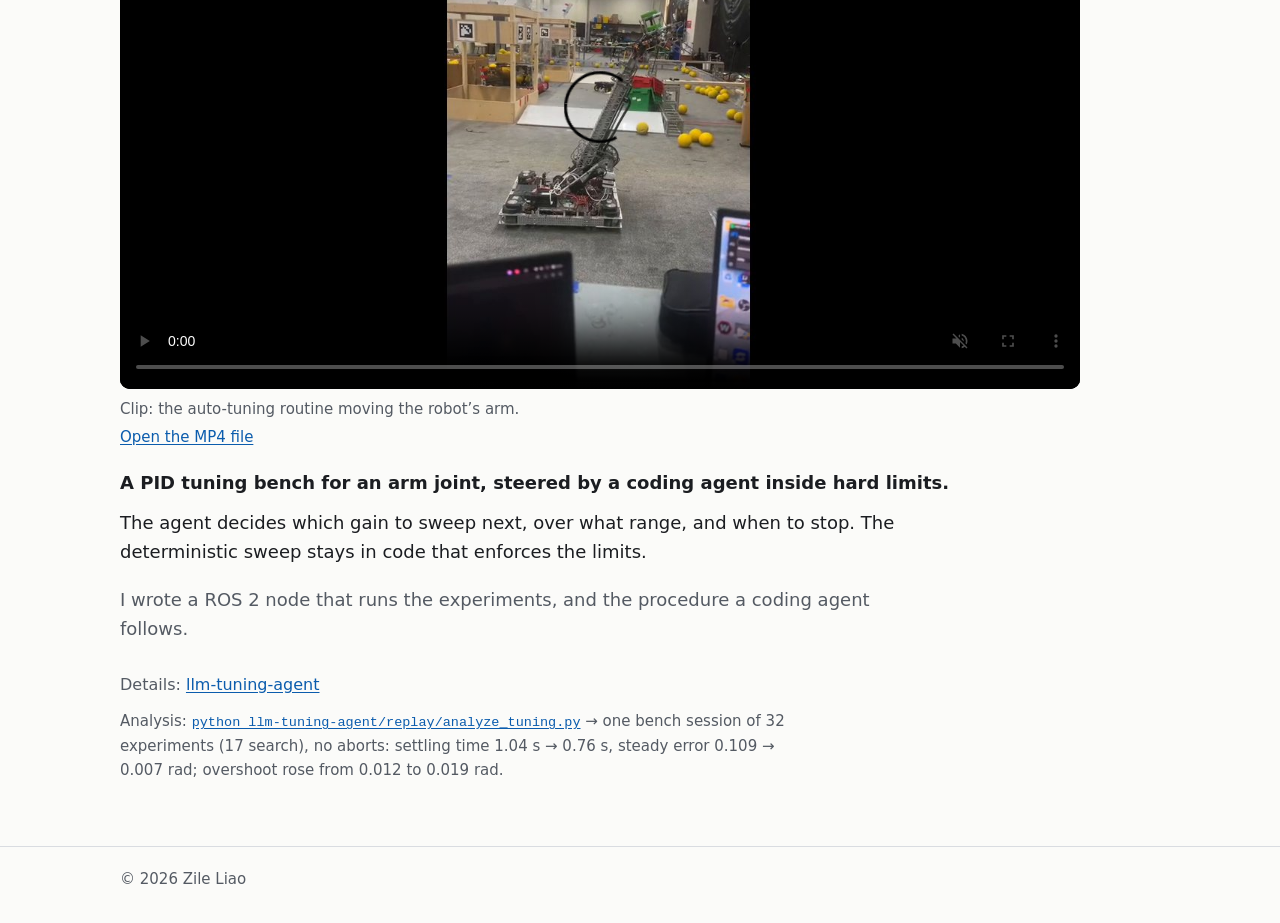
==== commit b2a527a4: "Site: translation review fixes; turret text at abstract level" ====
--- a/index.html
+++ b/index.html
@@ -116,7 +116,7 @@
         <figcaption>Logged compensation angle against lateral speed (driver-station log; not the same run as the video).</figcaption>
       </figure>
       <p class="lead">A turret that keeps aiming while the robot drives, with shot compensation for the robot&#8217;s velocity.</p>
-      <p>A ball fired from a moving robot keeps the robot&#8217;s velocity. The compensation looks ahead and splits the velocity into the part toward the target and the part across it.</p>
+      <p>A ball fired from a moving robot keeps the robot&#8217;s velocity. The compensation accounts for the robot&#8217;s own velocity at the moment of release.</p>
       <p class="note">I wrote the turret&#8217;s aiming cascade and its shot compensation, with contributions from teammates.</p>
       <p class="details">Details: <a href="https://github.com/Mai961/robotics-showcase/tree/main/control/turret-2026">control/turret-2026</a></p>
       <p class="replay">Analysis: <a href="https://github.com/Mai961/robotics-showcase/tree/main/control/turret-2026"><code>python control/turret-2026/replay/analyze_turret.py</code></a> &#8594; 30&nbsp;s while driving up to 3.5&nbsp;m/s, with the compensation on for 17&nbsp;s: lateral speed &#8722;2.0 to +1.9&nbsp;m/s produced compensation angles of &#8722;40&#176; to +34&#176;; tracking RMS 5.2&#176; while compensating.</p>
@@ -186,7 +186,7 @@
       <p>The whole-body controller and phase machine run unchanged against the simulated robot, over the same UDP bridge on loopback. What is swapped is the backend, not the controller.</p>
       <p class="note">The simulated start is shifted 1&nbsp;m because the current goal set moved this goal; the simulated plant is kinematic.</p>
       <p class="details">Details: <a href="https://github.com/Mai961/robotics-showcase/tree/main/sim-io-layer">sim-io-layer</a></p>
-      <p class="replay">Analysis: <a href="https://github.com/Mai961/robotics-showcase/tree/main/sim-io-layer"><code>python sim-io-layer/replay/analyze_sim_vs_real.py</code></a> &#8594; measured joints differ from the real cycle by 0.056&nbsp;rad (shoulder), 0.017&nbsp;m (telescope) and 0.041&nbsp;rad (wrist) RMS over TASK; latch to drive 2.36&nbsp;s simulated vs 2.38&nbsp;s real.</p>
+      <p class="replay">Analysis: <a href="https://github.com/Mai961/robotics-showcase/tree/main/sim-io-layer"><code>python sim-io-layer/replay/analyze_sim_vs_real.py</code></a> &#8594; measured joints differ from the real cycle by 0.056&nbsp;rad (shoulder), 0.017&nbsp;m (telescope) and 0.041&nbsp;rad (wrist) RMS over TASK; from goal latch back to DRIVE, 2.36&nbsp;s simulated vs 2.38&nbsp;s real.</p>
     </article>
     <article class="showcase">
       <div class="title-row">
